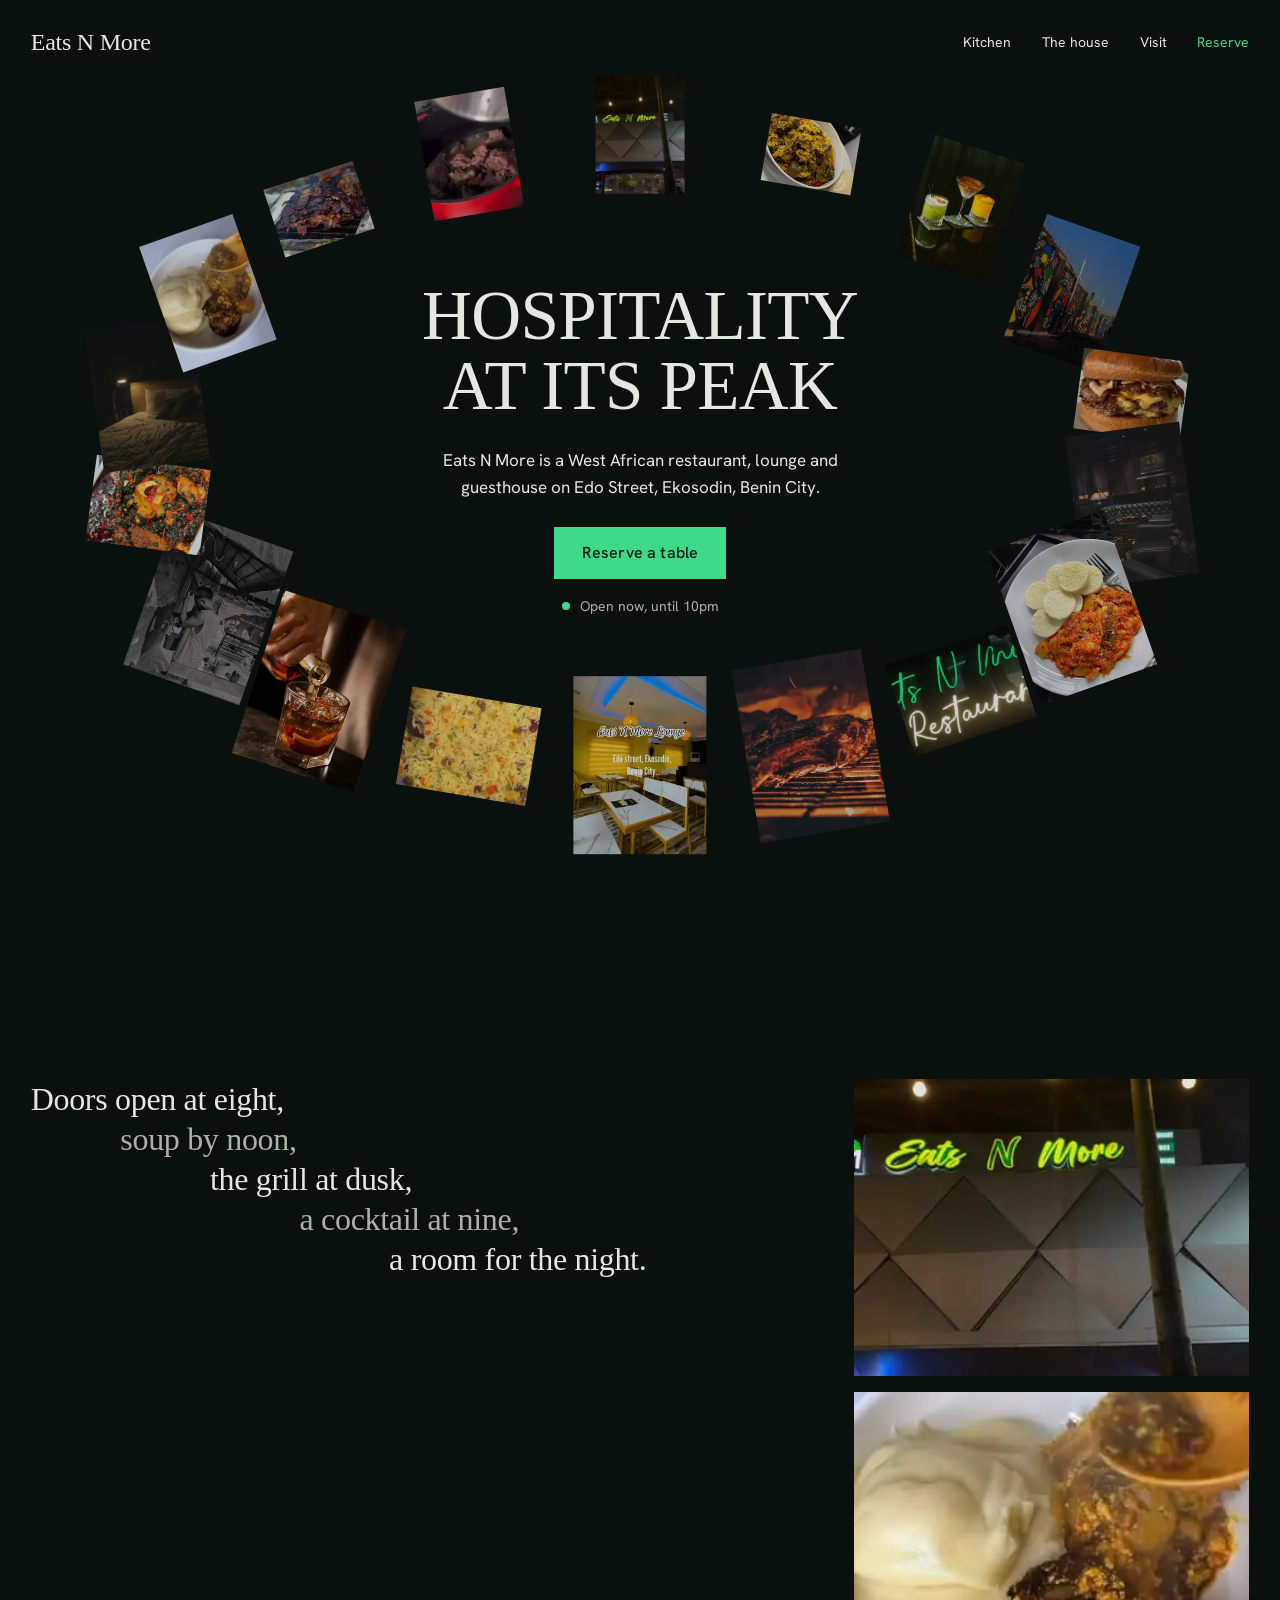
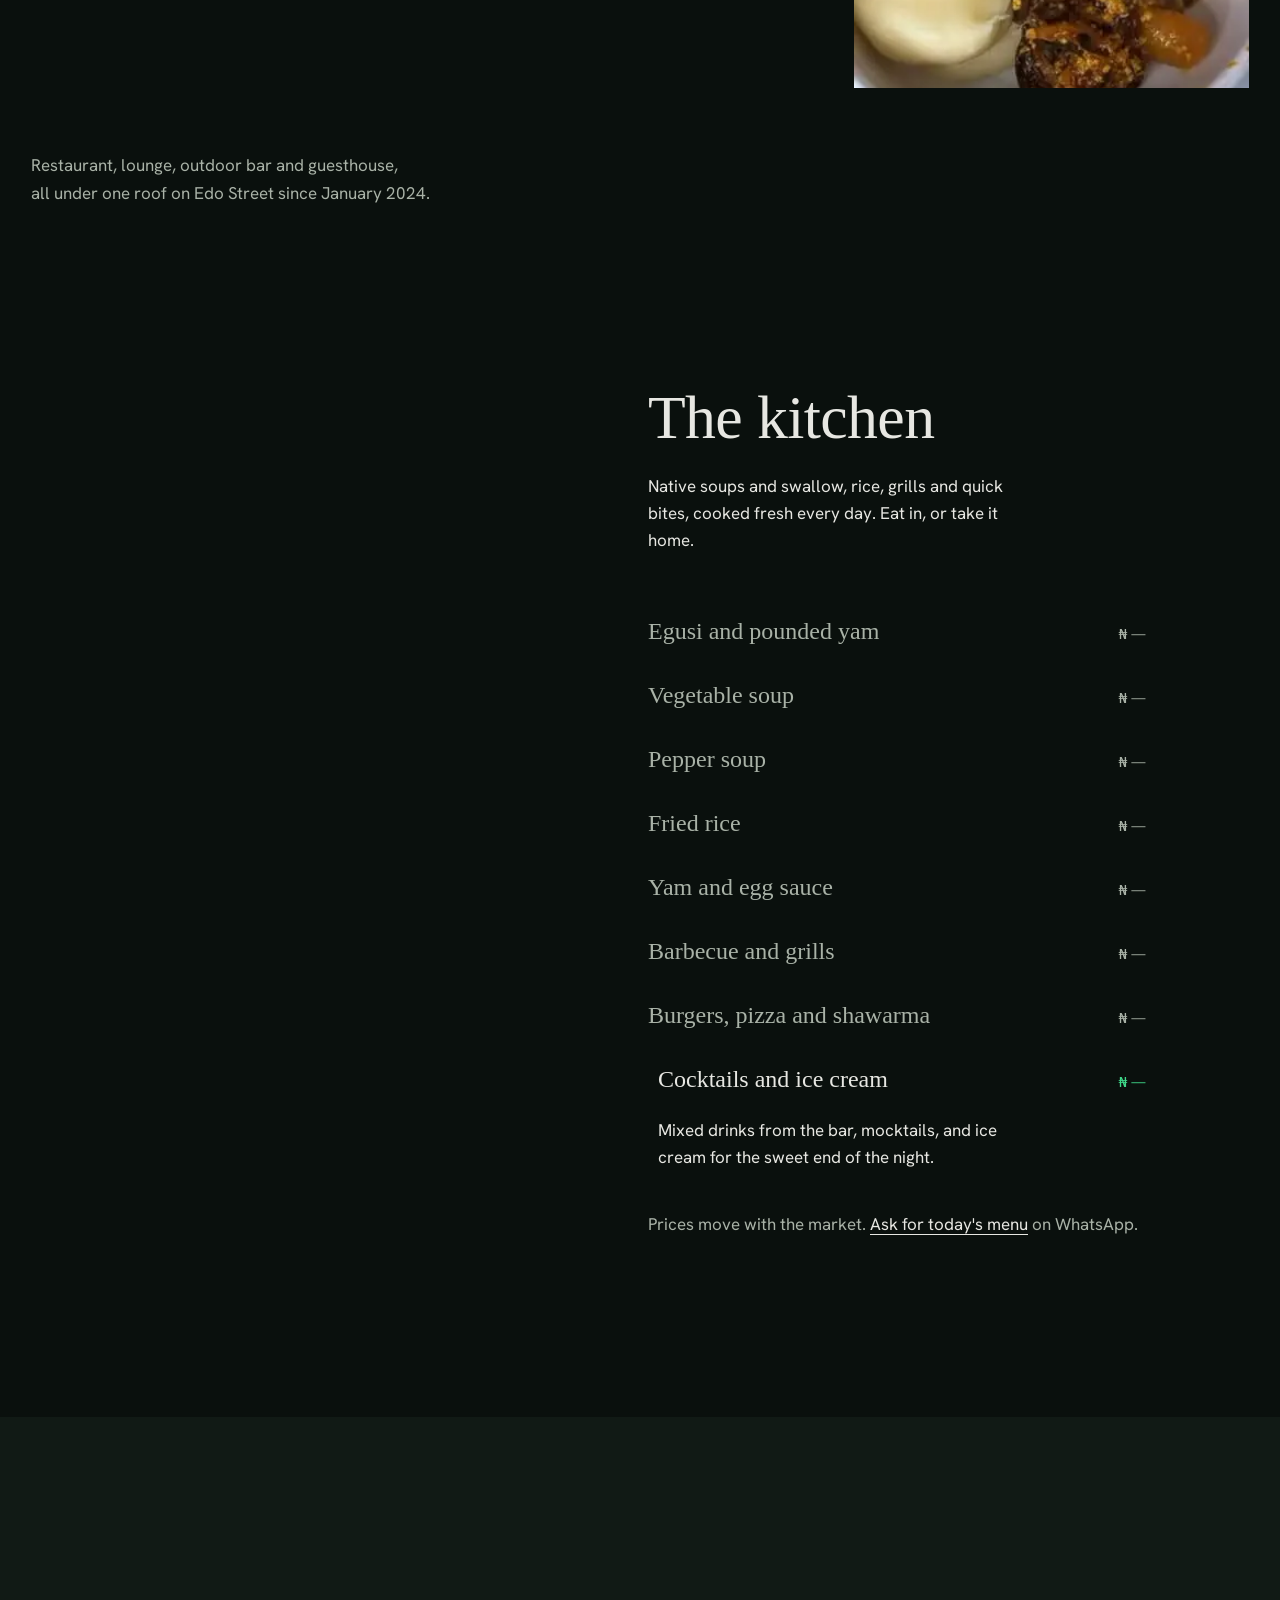
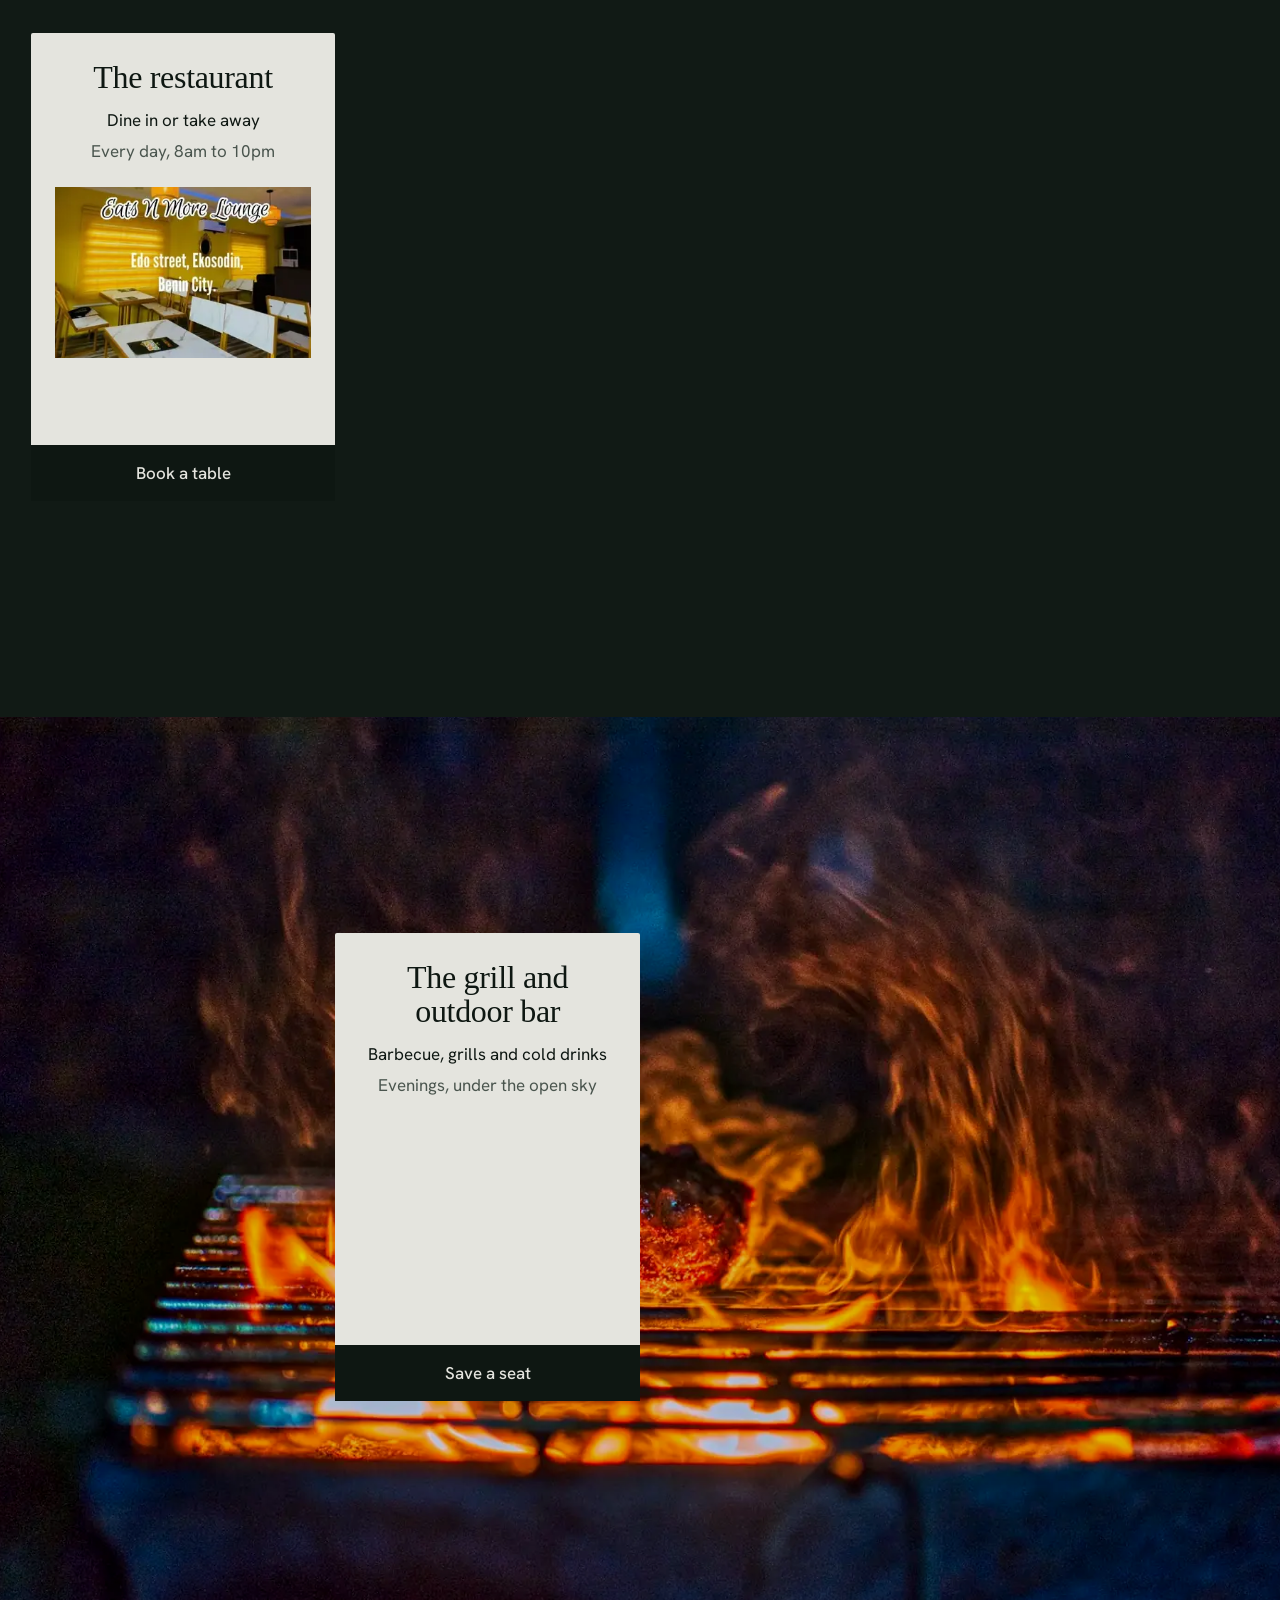
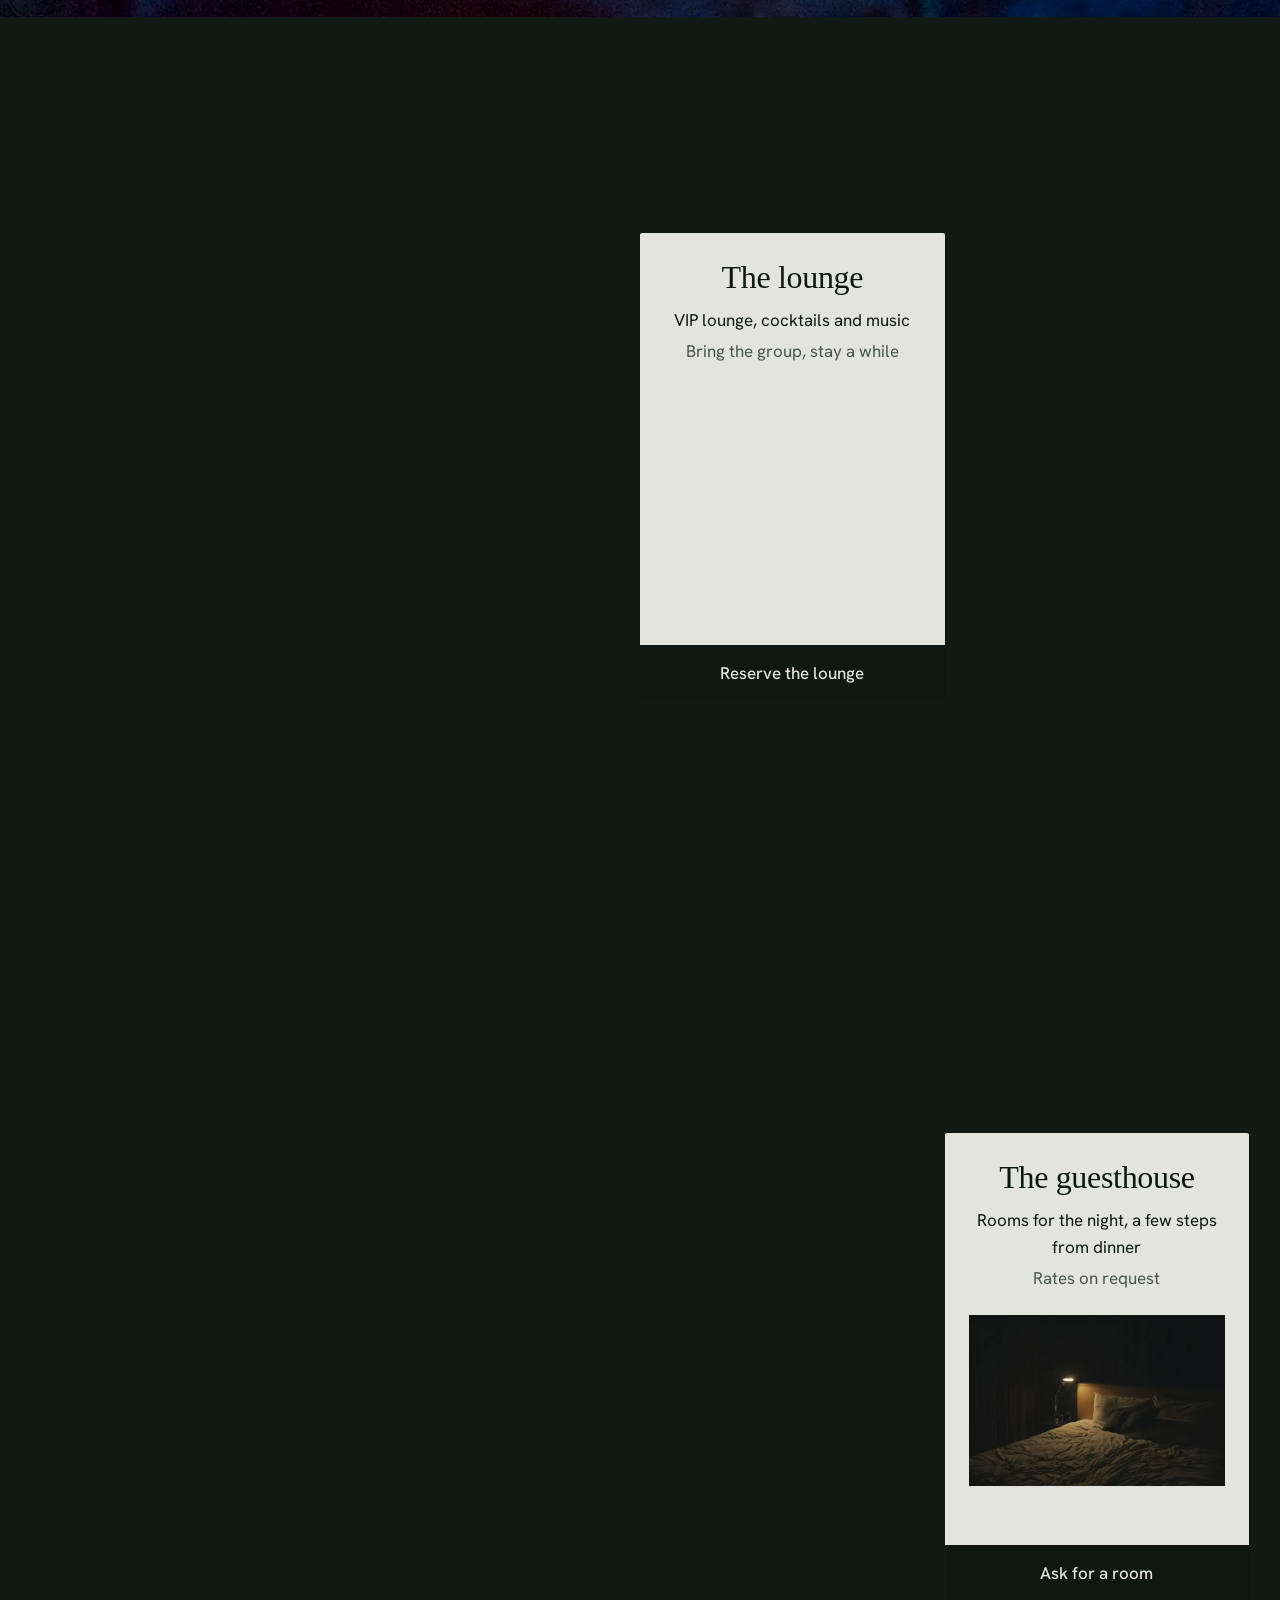
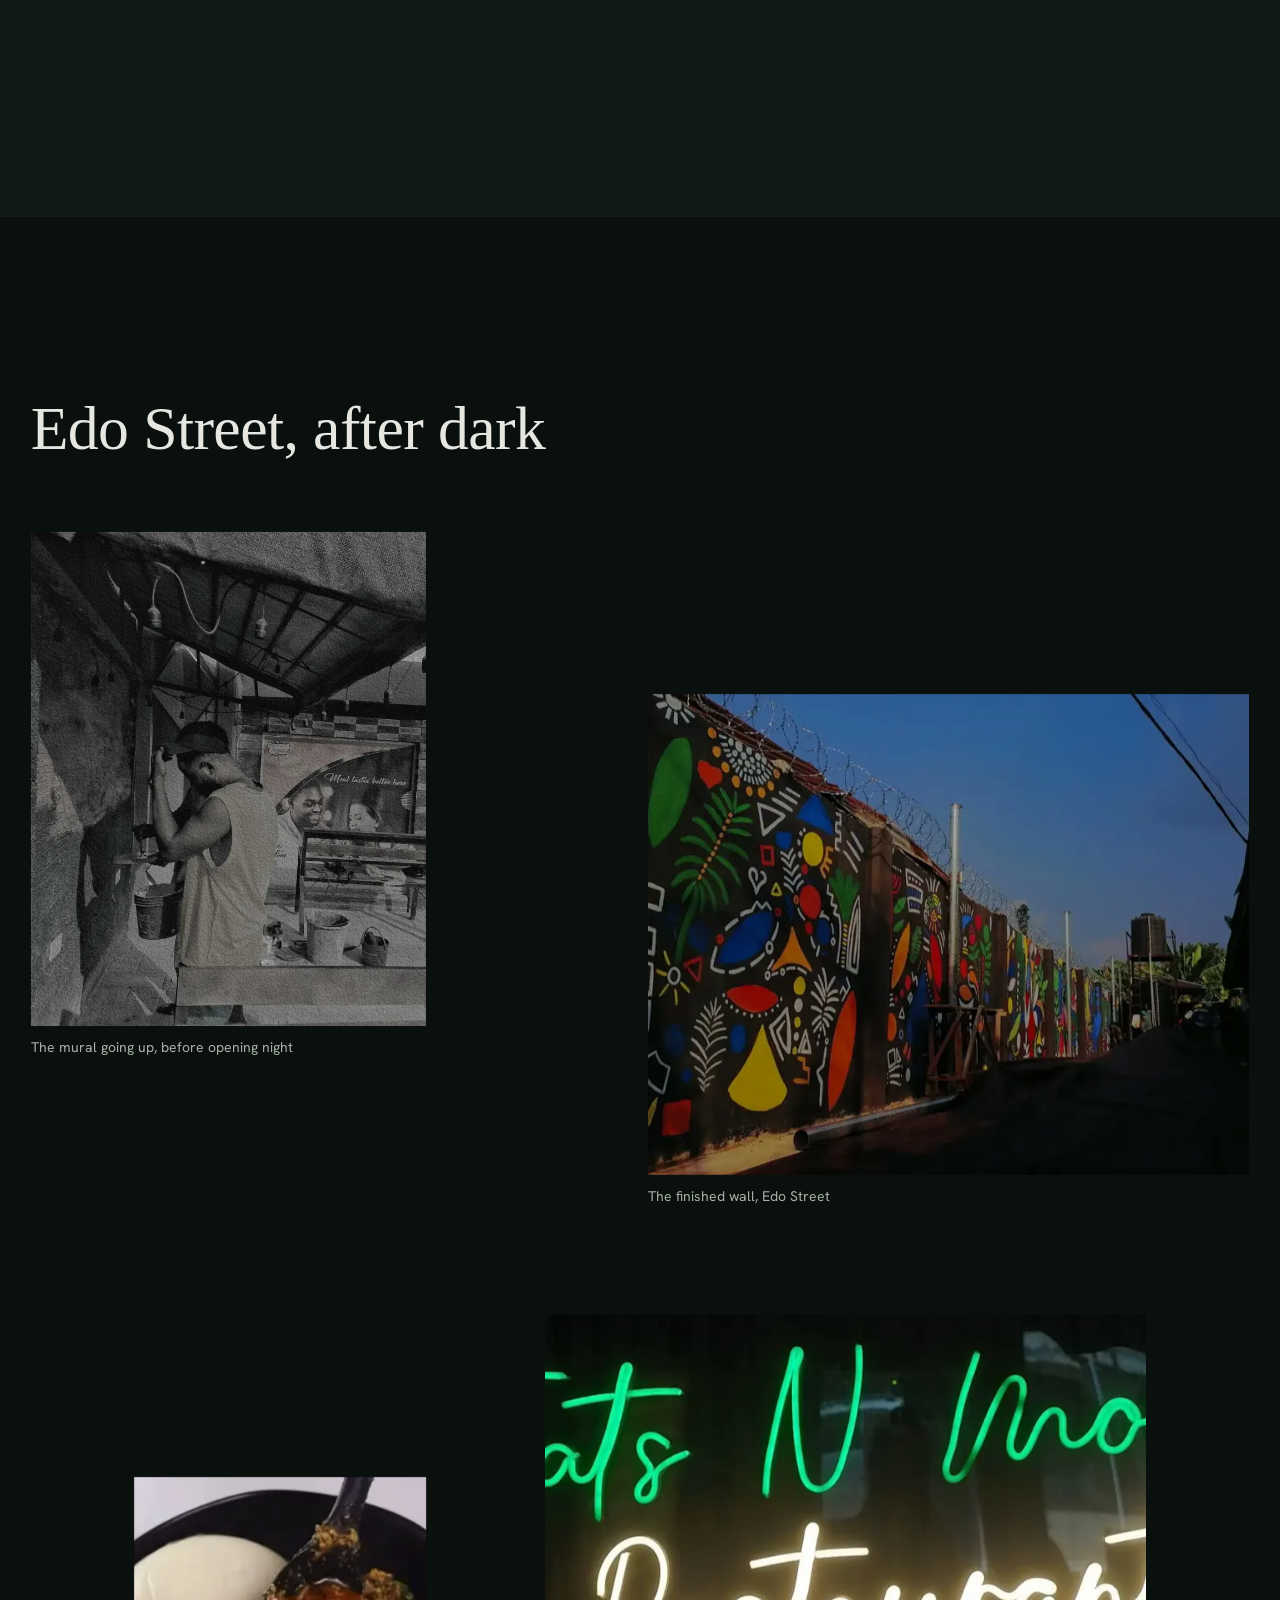
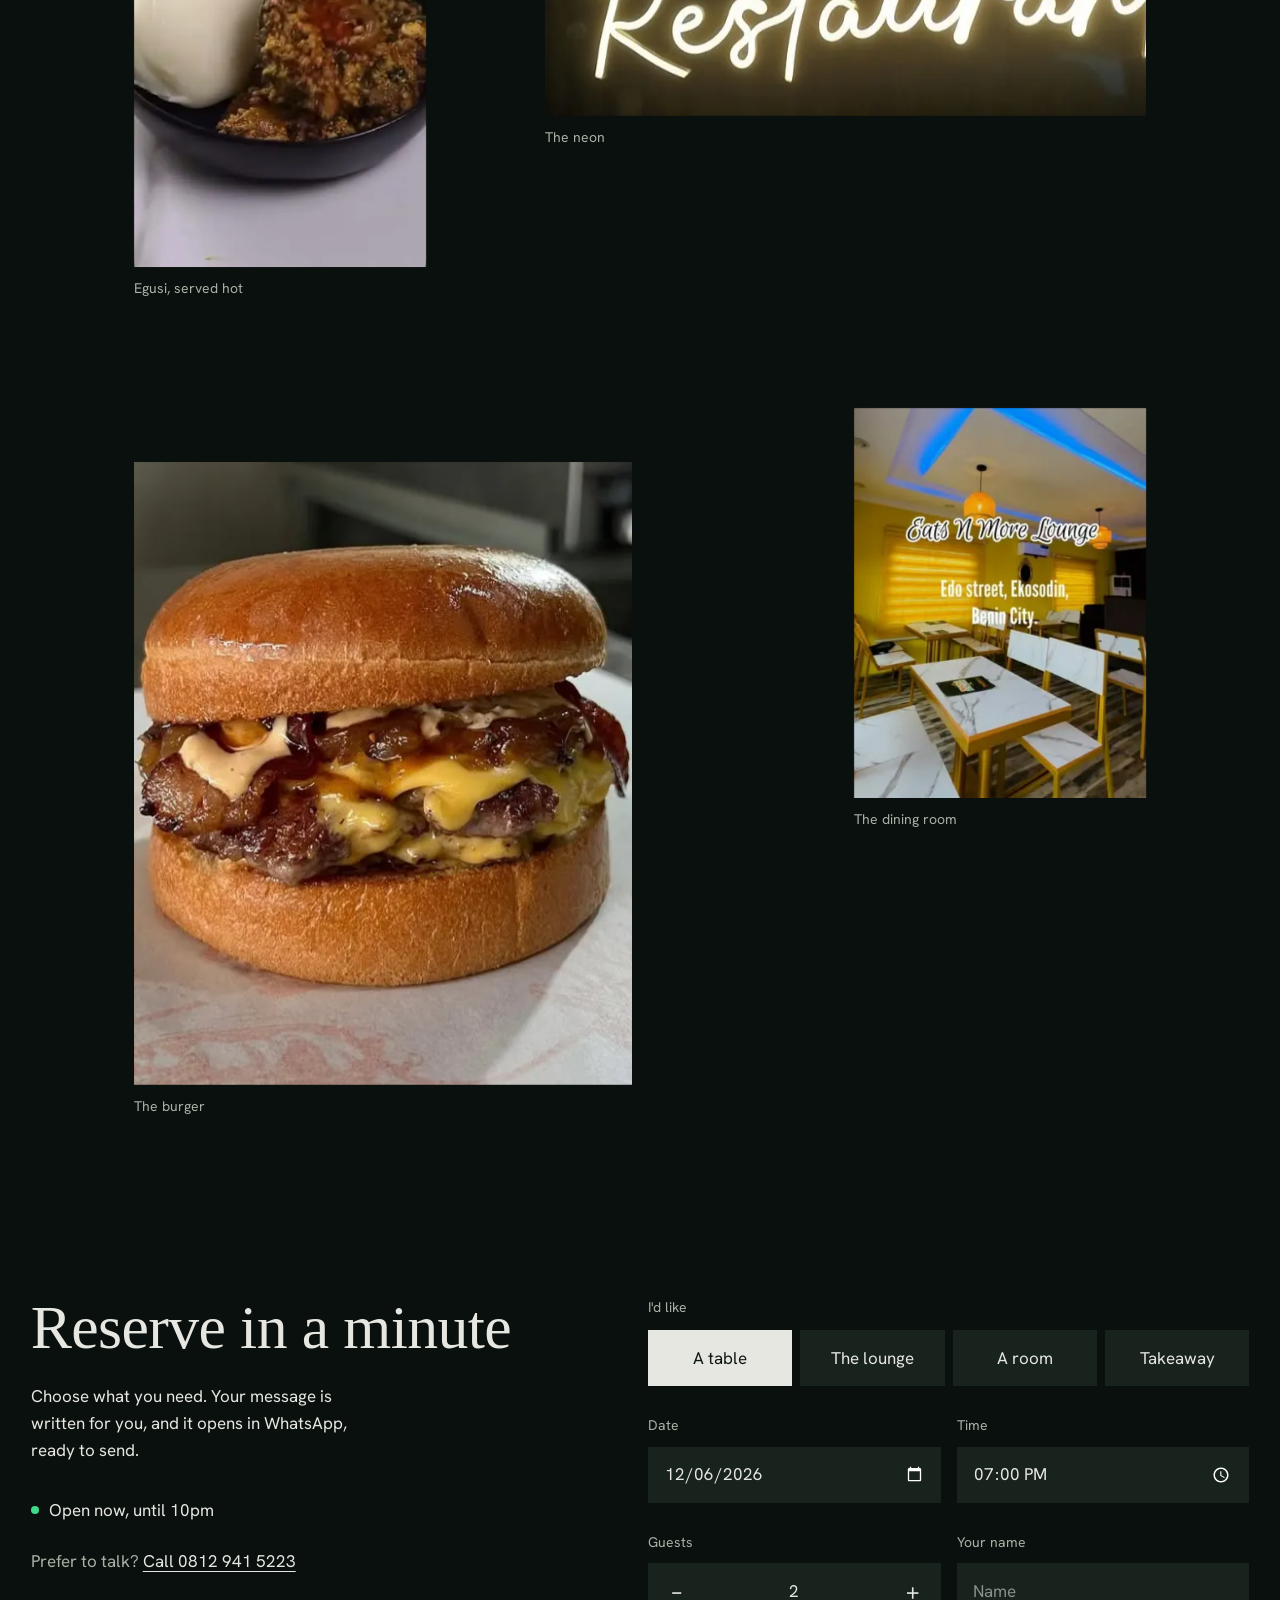
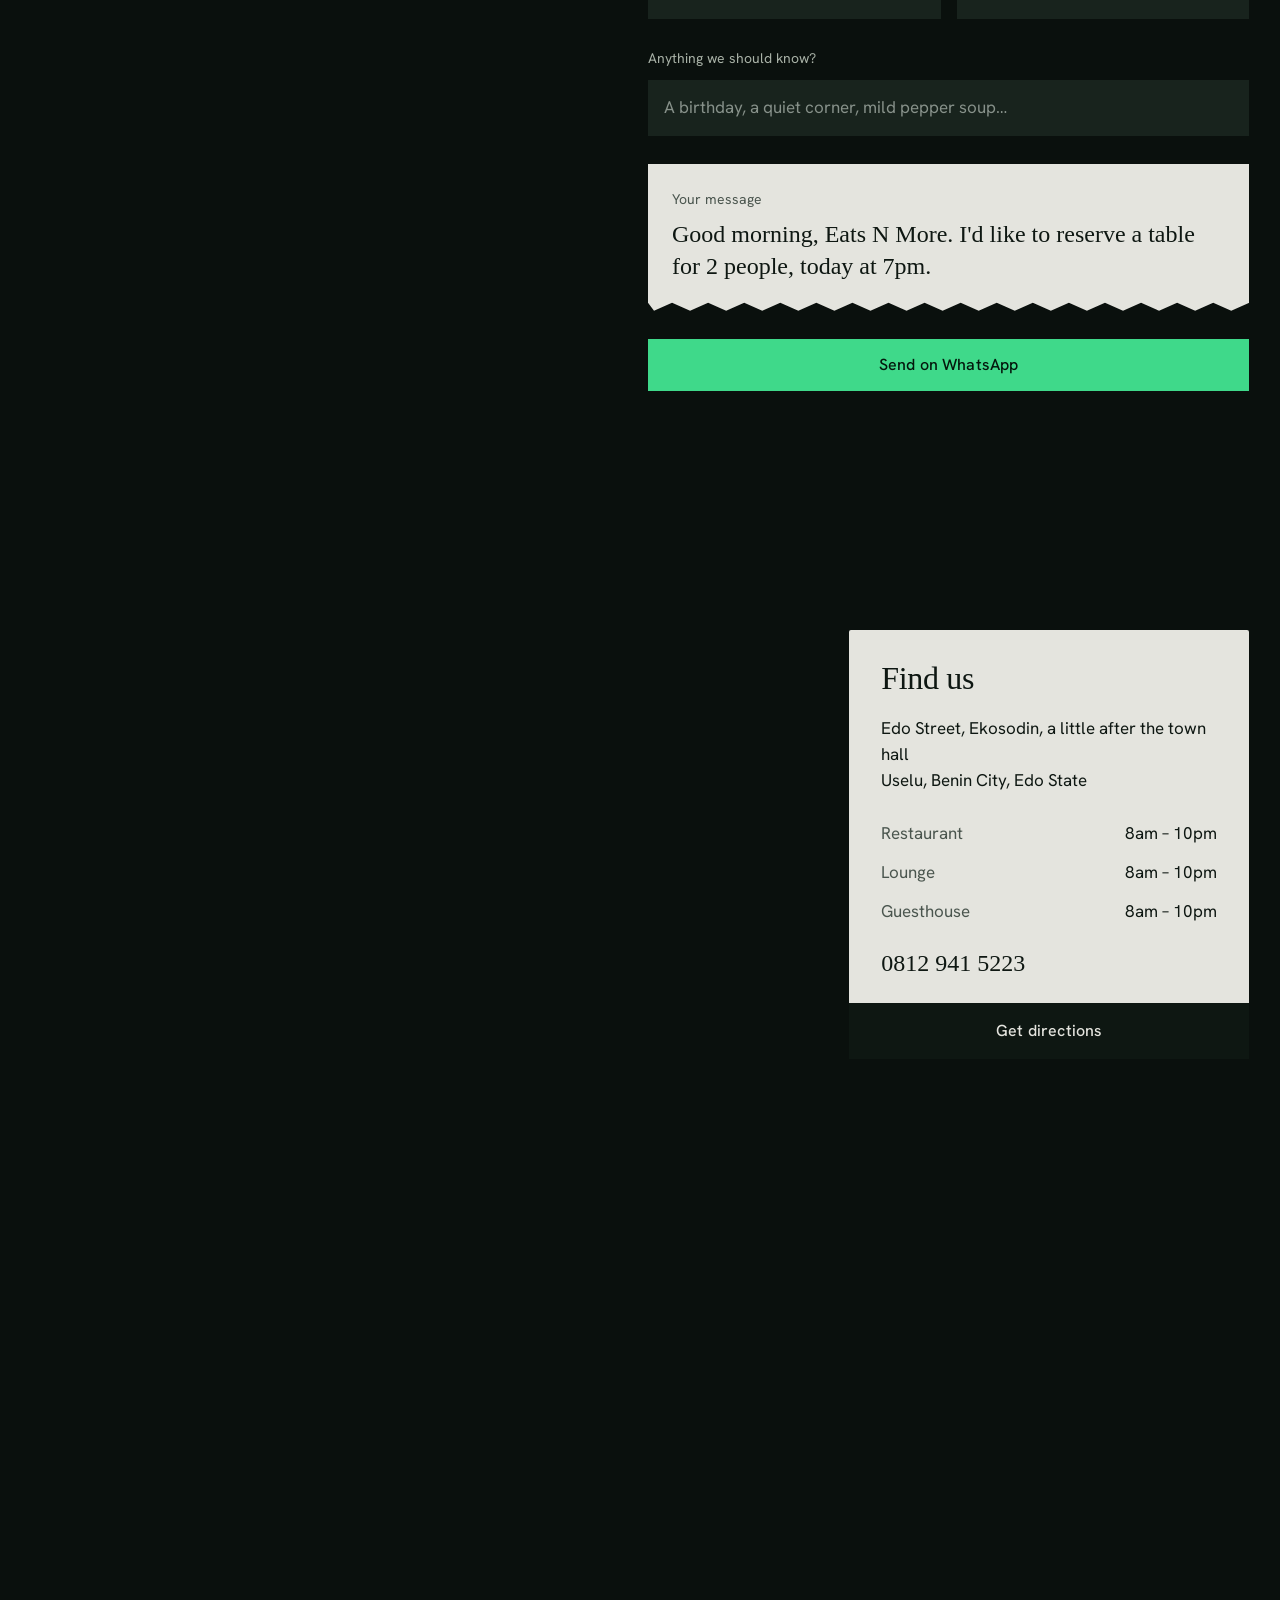
==== index.html @ 807a0dc6 "Eats N More Restaurant & Lounge website Co-Authored-By: Claude Opus 5.5 <noreply@anthropic.com>" ====
<!doctype html>
<html lang="en-NG">
<head>
  <meta charset="utf-8">
  <meta name="viewport" content="width=device-width, initial-scale=1, viewport-fit=cover">
  <title>Eats N More Restaurant &amp; Lounge · Edo Street, Ekosodin, Benin City</title>
  <meta name="description" content="West African restaurant, lounge, outdoor bar and guesthouse on Edo Street, Ekosodin, Benin City. Dine in or take away, open daily 8am to 10pm. Reserve on WhatsApp or call 0812 941 5223.">
  <meta name="theme-color" content="#0a100d">
  <link rel="canonical" href="https://mondayjohn918.github.io/eats-n-more/">

  <meta property="og:type" content="restaurant.restaurant">
  <meta property="og:site_name" content="Eats N More Restaurant &amp; Lounge">
  <meta property="og:title" content="Eats N More Restaurant &amp; Lounge · Benin City">
  <meta property="og:description" content="Restaurant, lounge, outdoor bar and guesthouse on Edo Street, Ekosodin. Open daily, 8am to 10pm.">
  <meta property="og:url" content="https://mondayjohn918.github.io/eats-n-more/">
  <meta property="og:image" content="https://mondayjohn918.github.io/eats-n-more/assets/og-image.jpg">
  <meta property="og:image:width" content="1200">
  <meta property="og:image:height" content="630">
  <meta property="og:image:alt" content="The green neon Eats N More sign above the word Restaurant">
  <meta name="twitter:card" content="summary_large_image">
  <meta name="twitter:site" content="@eatsNmoreLounge">

  <link rel="icon" href="assets/favicon.png" type="image/png">
  <link rel="apple-touch-icon" href="assets/apple-touch-icon.png">

  <link rel="preconnect" href="https://fonts.googleapis.com">
  <link rel="preconnect" href="https://fonts.gstatic.com" crossorigin>
  <link rel="preconnect" href="https://api.fontshare.com">
  <link rel="preconnect" href="https://cdn.fontshare.com" crossorigin>
  <link href="https://fonts.googleapis.com/css2?family=Hanken+Grotesk:wght@400;500&display=swap" rel="stylesheet">
  <link href="https://api.fontshare.com/v2/css?f[]=zodiak@100,300&display=swap" rel="stylesheet">
  <link rel="stylesheet" href="assets/styles.css">

  <script type="application/ld+json">
  {
    "@context": "https://schema.org",
    "@type": "Restaurant",
    "name": "Eats N More Restaurant & Lounge",
    "alternateName": "Eats N More Lounge",
    "servesCuisine": "West African",
    "telephone": "+2348129415223",
    "url": "https://mondayjohn918.github.io/eats-n-more/",
    "image": "https://mondayjohn918.github.io/eats-n-more/assets/og-image.jpg",
    "address": {
      "@type": "PostalAddress",
      "streetAddress": "Edo Street, Ekosodin",
      "addressLocality": "Benin City",
      "addressRegion": "Edo State",
      "postalCode": "300103",
      "addressCountry": "NG"
    },
    "openingHoursSpecification": [{
      "@type": "OpeningHoursSpecification",
      "dayOfWeek": ["Monday","Tuesday","Wednesday","Thursday","Friday","Saturday","Sunday"],
      "opens": "08:00",
      "closes": "22:00"
    }],
    "sameAs": [
      "https://www.instagram.com/eatsnmore_restaurantand_lounge/",
      "https://x.com/eatsNmoreLounge"
    ]
  }
  </script>
</head>
<body>
  <a class="skip" href="#main">Skip to content</a>

  <header class="bar">
    <a class="wordmark" href="#top" aria-label="Eats N More, back to top">Eats N More</a>
    <nav aria-label="Main">
      <ul>
        <li class="hide-sm"><a href="#kitchen">Kitchen</a></li>
        <li class="hide-sm"><a href="#rooms">The house</a></li>
        <li class="hide-sm"><a href="#visit">Visit</a></li>
        <li><a href="#reserve" class="bar-reserve">Reserve</a></li>
      </ul>
    </nav>
  </header>

  <main id="main">
    <!-- HERO: ring of real photographs around the name -->
    <section class="hero" id="top" aria-labelledby="hero-title">
      <div class="ring" aria-label="Pictures from Eats N More">
      <a class="frame" href="#rooms" data-caption="Our sign on Edo Street" aria-label="Our sign on Edo Street" style="--c:0.000; --s:-1.000; --w:100; --r:0.0deg; --i:0; --mc:0.000; --ms:-1.000; --mw:64;"><img src="assets/img/ring/own-sign-night-v.webp" alt="" width="225" height="300" decoding="async"></a>
      <a class="frame" href="#kitchen" data-caption="Egusi, from our kitchen" aria-label="Egusi, from our kitchen" style="--c:0.342; --s:-0.940; --w:102; --r:9.6deg; --i:1; --mc:0.500; --ms:-0.866; --mw:66;"><img src="assets/img/ring/own-egusi-h.webp" alt="" width="300" height="225" decoding="async"></a>
      <a class="frame" href="#rooms" data-caption="Cocktails" aria-label="Cocktails" style="--c:0.643; --s:-0.766; --w:106; --r:18.0deg; --i:2; --mc:0.866; --ms:-0.500; --mw:70;"><img src="assets/img/ring/st-cocktails-v.webp" alt="" width="225" height="300" decoding="async"></a>
      <a class="frame" href="#rooms" data-caption="The mural wall" aria-label="The mural wall" style="--c:0.866; --s:-0.500; --w:112; --r:19.4deg; --i:3; --mc:1.000; --ms:0.000; --mw:76;"><img src="assets/img/ring/own-mural-v.webp" alt="" width="225" height="300" decoding="async"></a>
      <a class="frame" href="#kitchen" data-caption="The burger" aria-label="The burger" style="--c:0.985; --s:-0.174; --w:121; --r:7.7deg; --i:4; --mc:0.866; --ms:0.500; --mw:82;"><img src="assets/img/ring/own-burger-h.webp" alt="" width="300" height="225" decoding="async"></a>
      <a class="frame" href="#rooms" data-caption="Lounge evenings" aria-label="Lounge evenings" style="--c:0.985; --s:0.174; --w:129; --r:-7.7deg; --i:5; --mc:0.500; --ms:0.866; --mw:86;"><img src="assets/img/ring/st-sofa-v.webp" alt="" width="225" height="300" decoding="async"></a>
      <a class="frame" href="#kitchen" data-caption="Yam and egg sauce" aria-label="Yam and egg sauce" style="--c:0.866; --s:0.500; --w:138; --r:-19.4deg; --i:6; --mc:0.000; --ms:1.000; --mw:88;"><img src="assets/img/ring/own-yam-v.webp" alt="" width="225" height="300" decoding="async"></a>
      <a class="frame" href="#rooms" data-caption="Eats N More, in neon" aria-label="Eats N More, in neon" style="--c:0.643; --s:0.766; --w:144; --r:-18.0deg; --i:7; --mc:-0.500; --ms:0.866; --mw:86;"><img src="assets/img/ring/own-neon-h.webp" alt="" width="300" height="225" decoding="async"></a>
      <a class="frame" href="#rooms" data-caption="Barbecue" aria-label="Barbecue" style="--c:0.342; --s:0.940; --w:148; --r:-9.6deg; --i:8; --mc:-0.866; --ms:0.500; --mw:82;"><img src="assets/img/ring/st-grill-v.webp" alt="" width="225" height="300" decoding="async"></a>
      <a class="frame" href="#rooms" data-caption="The dining room" aria-label="The dining room" style="--c:0.000; --s:1.000; --w:150; --r:-0.0deg; --i:9; --mc:-1.000; --ms:0.000; --mw:76;"><img src="assets/img/ring/own-interior-v.webp" alt="" width="225" height="300" decoding="async"></a>
      <a class="frame" href="#kitchen" data-caption="Fried rice" aria-label="Fried rice" style="--c:-0.342; --s:0.940; --w:148; --r:9.6deg; --i:10; --mc:-0.866; --ms:-0.500; --mw:70;"><img src="assets/img/ring/own-friedrice-h.webp" alt="" width="300" height="225" decoding="async"></a>
      <a class="frame" href="#rooms" data-caption="The bar" aria-label="The bar" style="--c:-0.643; --s:0.766; --w:144; --r:18.0deg; --i:11; --mc:-0.500; --ms:-0.866; --mw:66;"><img src="assets/img/ring/st-pour-v.webp" alt="" width="225" height="300" decoding="async"></a>
      <a class="frame frame--wide" href="#rooms" data-caption="Painting the mural" aria-label="Painting the mural" style="--c:-0.866; --s:0.500; --w:138; --r:19.4deg; --i:12;"><img src="assets/img/ring/own-painter-v.webp" alt="" width="225" height="300" decoding="async"></a>
      <a class="frame frame--wide" href="#kitchen" data-caption="Vegetable soup" aria-label="Vegetable soup" style="--c:-0.985; --s:0.174; --w:129; --r:7.7deg; --i:13;"><img src="assets/img/ring/own-vegsoup-h.webp" alt="" width="300" height="225" decoding="async"></a>
      <a class="frame frame--wide" href="#rooms" data-caption="Rooms for the night" aria-label="Rooms for the night" style="--c:-0.985; --s:-0.174; --w:121; --r:-7.7deg; --i:14;"><img src="assets/img/ring/st-bed-v.webp" alt="" width="225" height="300" decoding="async"></a>
      <a class="frame frame--wide" href="#kitchen" data-caption="Soup and swallow" aria-label="Soup and swallow" style="--c:-0.866; --s:-0.500; --w:112; --r:-19.4deg; --i:15;"><img src="assets/img/ring/own-swallow-v.webp" alt="" width="225" height="300" decoding="async"></a>
      <a class="frame frame--wide" href="#rooms" data-caption="Grills" aria-label="Grills" style="--c:-0.643; --s:-0.766; --w:106; --r:-18.0deg; --i:16;"><img src="assets/img/ring/st-grill-hand-h.webp" alt="" width="300" height="225" decoding="async"></a>
      <a class="frame frame--wide" href="#kitchen" data-caption="From the pot" aria-label="From the pot" style="--c:-0.342; --s:-0.940; --w:102; --r:-9.6deg; --i:17;"><img src="assets/img/ring/own-pot-v.webp" alt="" width="225" height="300" decoding="async"></a>
      </div>
      <div class="core">
        <h1 id="hero-title" class="mask">
          <span class="line"><span>Hospitality</span></span>
          <span class="line"><span>at its peak</span></span>
        </h1>
        <p class="core-sub" aria-live="polite"><span class="core-default">Eats N More is a West African restaurant, lounge and guesthouse on Edo Street, Ekosodin, Benin City.</span></p>
        <div class="core-actions">
          <a class="btn" href="#reserve">Reserve a table</a>
          <p class="status" data-status><span class="dot" aria-hidden="true"></span><span data-status-text>Open daily, 8am to 10pm</span></p>
        </div>
      </div>
    </section>

    <!-- INTRO: staircase statement -->
    <section class="intro" aria-labelledby="intro-title">
      <h2 id="intro-title" class="sr-only">A day at Eats N More</h2>
      <p class="stairs reveal-group">
        <span class="step">Doors open at eight,</span>
        <span class="step">soup by noon,</span>
        <span class="step">the grill at dusk,</span>
        <span class="step">a cocktail at nine,</span>
        <span class="step">a room for the night.</span>
      </p>
      <div class="intro-pics reveal-group">
        <figure class="reveal"><img src="assets/img/own-sign-night.webp" alt="The lit Eats N More sign on the building front at night" width="360" height="480" loading="lazy" decoding="async"></figure>
        <figure class="reveal"><img src="assets/img/own-swallow.webp" alt="Soup and swallow from the Eats N More kitchen" width="360" height="480" loading="lazy" decoding="async"></figure>
      </div>
      <p class="intro-note reveal">Restaurant, lounge, outdoor bar and guesthouse,<br> all under one roof on Edo Street since January 2024.</p>
    </section>

    <!-- KITCHEN: sticky photograph, active list -->
    <section class="kitchen" id="kitchen" aria-labelledby="kitchen-title">
      <div class="k-photo" aria-hidden="true">
        <img data-k="0" class="is-on" src="assets/img/own-egusi.webp" alt="" width="512" height="640" loading="lazy" decoding="async">
        <img data-k="1" src="assets/img/own-vegsoup.webp" alt="" width="512" height="640" loading="lazy" decoding="async">
        <img data-k="2" src="assets/img/own-pot.webp" alt="" width="360" height="480" loading="lazy" decoding="async">
        <img data-k="3" src="assets/img/own-friedrice.webp" alt="" width="360" height="480" loading="lazy" decoding="async">
        <img data-k="4" src="assets/img/own-yam.webp" alt="" width="512" height="640" loading="lazy" decoding="async">
        <img data-k="5" src="assets/img/st-grill-hand.webp" alt="" width="820" height="1025" loading="lazy" decoding="async">
        <img data-k="6" src="assets/img/own-burger.webp" alt="" width="512" height="640" loading="lazy" decoding="async">
        <img data-k="7" src="assets/img/st-cocktails.webp" alt="" width="820" height="1025" loading="lazy" decoding="async">
      </div>
      <div class="k-list">
        <h2 id="kitchen-title" class="reveal">The kitchen</h2>
        <p class="k-lead reveal">Native soups and swallow, rice, grills and quick bites, cooked fresh every day. Eat in, or take it home.</p>
        <!-- PLACEHOLDER: prices. Replace each "₦ —" with the restaurant's real price. -->
        <ol class="dishes" role="list">
          <li class="dish is-on" data-k="0">
            <button type="button" aria-expanded="true"><span class="d-name">Egusi and pounded yam</span><span class="d-price">₦ —</span></button>
            <p class="d-desc">Melon-seed soup, thick with leaves and assorted meat, served with soft pounded yam.</p>
          </li>
          <li class="dish" data-k="1">
            <button type="button" aria-expanded="false"><span class="d-name">Vegetable soup</span><span class="d-price">₦ —</span></button>
            <p class="d-desc">Green leaves cooked down in palm oil and pepper, with fish and meat, and the swallow of your choice.</p>
          </li>
          <li class="dish" data-k="2">
            <button type="button" aria-expanded="false"><span class="d-name">Pepper soup</span><span class="d-price">₦ —</span></button>
            <p class="d-desc">Hot, peppery broth with tender meat. It comes properly spicy; ask for it milder if you like.</p>
          </li>
          <li class="dish" data-k="3">
            <button type="button" aria-expanded="false"><span class="d-name">Fried rice</span><span class="d-price">₦ —</span></button>
            <p class="d-desc">Long-grain rice fried with carrots, green beans and liver, served with your choice of protein.</p>
          </li>
          <li class="dish" data-k="4">
            <button type="button" aria-expanded="false"><span class="d-name">Yam and egg sauce</span><span class="d-price">₦ —</span></button>
            <p class="d-desc">Boiled yam with a rich tomato and egg sauce. The breakfast plate that carries you to lunch.</p>
          </li>
          <li class="dish" data-k="5">
            <button type="button" aria-expanded="false"><span class="d-name">Barbecue and grills</span><span class="d-price">₦ —</span></button>
            <p class="d-desc">Meat and fish off the grill in the evening, peppered and smoky, for the table or the bar.</p>
          </li>
          <li class="dish" data-k="6">
            <button type="button" aria-expanded="false"><span class="d-name">Burgers, pizza and shawarma</span><span class="d-price">₦ —</span></button>
            <p class="d-desc">Quick bites for when you want something in the hand: stacked burgers, pizza and shawarma.</p>
          </li>
          <li class="dish" data-k="7">
            <button type="button" aria-expanded="false"><span class="d-name">Cocktails and ice cream</span><span class="d-price">₦ —</span></button>
            <p class="d-desc">Mixed drinks from the bar, mocktails, and ice cream for the sweet end of the night.</p>
          </li>
        </ol>
        <p class="k-foot reveal">Prices move with the market. <a href="#reserve" data-pick="Takeaway">Ask for today's menu</a> on WhatsApp.</p>
      </div>
    </section>

    <!-- THE HOUSE: four full-bleed frames, card moves one column right each time -->
    <section class="house" id="rooms" aria-labelledby="house-title">
      <article class="frame-bleed" style="--col:1">
        <picture class="fb-media">
          <source media="(max-width: 760px)" srcset="assets/img/bg-kitchen-p.webp">
          <img src="assets/img/bg-kitchen-l.webp" alt="" width="1680" height="1050" loading="lazy" decoding="async">
        </picture>
        <div class="card reveal">
          <h2 id="house-title">The restaurant</h2>
          <p class="card-line">Dine in or take away</p>
          <p class="card-fact">Every day, 8am to 10pm</p>
          <img class="card-pic" src="assets/img/own-interior.webp" alt="The dining room: yellow walls, marble tables and gold chairs under a blue-lit ceiling" width="360" height="480" loading="lazy" decoding="async">
          <a class="card-btn" href="#reserve" data-pick="Table">Book a table</a>
        </div>
      </article>

      <article class="frame-bleed" style="--col:2">
        <div class="fb-media">
          <img class="fb-poster" src="assets/img/bg-grill-l.webp" alt="" width="1680" height="1050" loading="lazy" decoding="async">
          <video class="fb-video" muted loop playsinline preload="none" aria-hidden="true" poster="assets/img/bg-grill-l.webp"
                 data-src-sm="assets/video/grill-640.mp4" data-src-lg="assets/video/grill-960.mp4"></video>
        </div>
        <div class="card reveal">
          <h3>The grill and outdoor bar</h3>
          <p class="card-line">Barbecue, grills and cold drinks</p>
          <p class="card-fact">Evenings, under the open sky</p>
          <img class="card-pic" src="assets/img/st-grill.webp" alt="Meat on a charcoal grill" width="820" height="547" loading="lazy" decoding="async">
          <a class="card-btn" href="#reserve" data-pick="Table">Save a seat</a>
        </div>
      </article>

      <article class="frame-bleed" style="--col:3">
        <picture class="fb-media">
          <source media="(max-width: 760px)" srcset="assets/img/bg-lounge-p.webp">
          <img src="assets/img/bg-lounge-l.webp" alt="" width="1680" height="1050" loading="lazy" decoding="async">
        </picture>
        <div class="card reveal">
          <h3>The lounge</h3>
          <p class="card-line">VIP lounge, cocktails and music</p>
          <p class="card-fact">Bring the group, stay a while</p>
          <img class="card-pic" src="assets/img/st-sofa.webp" alt="Deep green leather seating in a dim lounge" width="820" height="1093" loading="lazy" decoding="async">
          <a class="card-btn" href="#reserve" data-pick="Lounge">Reserve the lounge</a>
        </div>
      </article>

      <article class="frame-bleed" style="--col:4">
        <picture class="fb-media">
          <source media="(max-width: 760px)" srcset="assets/img/bg-room-p.webp">
          <img src="assets/img/bg-room-l.webp" alt="" width="1680" height="1050" loading="lazy" decoding="async">
        </picture>
        <div class="card reveal">
          <h3>The guesthouse</h3>
          <p class="card-line">Rooms for the night, a few steps from dinner</p>
          <!-- PLACEHOLDER: room rate -->
          <p class="card-fact">Rates on request</p>
          <img class="card-pic" src="assets/img/st-bed.webp" alt="A made bed under a reading lamp" width="820" height="547" loading="lazy" decoding="async">
          <a class="card-btn" href="#reserve" data-pick="Room">Ask for a room</a>
        </div>
      </article>
    </section>

    <!-- GALLERY: their own pictures, staggered pairs -->
    <section class="gallery" aria-labelledby="gallery-title">
      <h2 id="gallery-title" class="reveal">Edo Street, after dark</h2>
      <figure class="g g1 reveal-pic"><img src="assets/img/own-painter.webp" alt="An artist painting the outside wall before opening" width="720" height="900" loading="lazy" decoding="async"><figcaption>The mural going up, before opening night</figcaption></figure>
      <figure class="g g2 reveal-pic"><img src="assets/img/own-mural.webp" alt="The finished mural wall in bold African patterns" width="720" height="576" loading="lazy" decoding="async"><figcaption>The finished wall, Edo Street</figcaption></figure>
      <figure class="g g3 reveal-pic"><img src="assets/img/own-neon.webp" alt="Green neon script reading Eats N More over the word Restaurant" width="720" height="480" loading="lazy" decoding="async"><figcaption>The neon</figcaption></figure>
      <figure class="g g4 reveal-pic"><img src="assets/img/own-egusi-bowl.webp" alt="A black bowl of egusi soup beside pounded yam" width="360" height="480" loading="lazy" decoding="async"><figcaption>Egusi, served hot</figcaption></figure>
      <figure class="g g5 reveal-pic"><img src="assets/img/own-interior.webp" alt="Marble tables and gold chairs in the dining room" width="360" height="480" loading="lazy" decoding="async"><figcaption>The dining room</figcaption></figure>
      <figure class="g g6 reveal-pic"><img src="assets/img/own-burger.webp" alt="A stacked burger with melted cheese" width="512" height="640" loading="lazy" decoding="async"><figcaption>The burger</figcaption></figure>
    </section>

    <!-- RESERVE: the live thing. Builds a WhatsApp message as a slip -->
    <section class="reserve" id="reserve" aria-labelledby="reserve-title">
      <div class="r-intro">
        <h2 id="reserve-title" class="reveal">Reserve in a minute</h2>
        <p class="reveal">Choose what you need. Your message is written for you, and it opens in WhatsApp, ready to send.</p>
        <p class="status status--lg reveal" data-status><span class="dot" aria-hidden="true"></span><span data-status-text>Open daily, 8am to 10pm</span></p>
        <p class="r-call reveal">Prefer to talk? <a href="tel:+2348129415223">Call 0812 941 5223</a></p>
      </div>

      <form class="r-form" id="r-form" action="https://wa.me/2348129415223" method="get" novalidate>
        <fieldset class="r-kind">
          <legend>I'd like</legend>
          <div class="r-opts">
          <label><input type="radio" name="kind" value="Table" checked><span>A table</span></label>
          <label><input type="radio" name="kind" value="Lounge"><span>The lounge</span></label>
          <label><input type="radio" name="kind" value="Room"><span>A room</span></label>
          <label><input type="radio" name="kind" value="Takeaway"><span>Takeaway</span></label>
          </div>
        </fieldset>

        <div class="r-row">
          <label class="field"><span data-date-label>Date</span><input type="date" name="date" required></label>
          <label class="field" data-time-wrap><span>Time</span><input type="time" name="time" value="19:00" min="08:00" max="22:00" step="900"></label>
        </div>

        <div class="r-row">
          <div class="field" data-guests-wrap>
            <span id="guests-label">Guests</span>
            <div class="stepper" role="group" aria-labelledby="guests-label">
              <button type="button" data-step="-1" aria-label="One fewer guest">−</button>
              <output name="guests" data-guests aria-live="polite">2</output>
              <button type="button" data-step="1" aria-label="One more guest">+</button>
            </div>
          </div>
          <label class="field"><span>Your name</span><input type="text" name="name" autocomplete="name" placeholder="Name"></label>
        </div>

        <label class="field"><span>Anything we should know?</span><input type="text" name="note" placeholder="A birthday, a quiet corner, mild pepper soup…"></label>

        <div class="slip" aria-live="polite">
          <p class="slip-head">Your message</p>
          <p class="slip-text" data-slip>Good evening, Eats N More. I'd like to reserve a table for 2.</p>
        </div>

        <div class="r-actions">
          <button class="btn btn--wide" type="submit">Send on WhatsApp</button>
        </div>
      </form>
    </section>

    <!-- VISIT: card on their own mural -->
    <section class="visit" id="visit" aria-labelledby="visit-title">
      <picture class="v-media">
        <source media="(max-width: 760px)" srcset="assets/img/visit-mural-p.webp">
        <img src="assets/img/visit-mural-l.webp" alt="The painted mural wall outside Eats N More" width="1080" height="675" loading="lazy" decoding="async">
      </picture>
      <div class="v-card reveal">
        <h2 id="visit-title">Find us</h2>
        <address>Edo Street, Ekosodin, a little after the town hall<br>Uselu, Benin City, Edo State</address>
        <dl class="hours">
          <div><dt>Restaurant</dt><dd>8am – 10pm</dd></div>
          <div><dt>Lounge</dt><dd>8am – 10pm</dd></div>
          <div><dt>Guesthouse</dt><dd>8am – 10pm</dd></div>
        </dl>
        <p class="v-phone"><a href="tel:+2348129415223">0812 941 5223</a></p>
        <a class="btn btn--wide btn--dark" href="https://www.google.com/maps/search/?api=1&amp;query=EATS%20N%20MORE%20LOUNGE%2C%20CJ5F%2BWC%20Uselu%2C%20Benin%20City" target="_blank" rel="noopener">Get directions</a>
      </div>
    </section>
  </main>

  <footer class="foot">
    <div class="f-cols">
      <div>
        <p class="f-first">Visit</p>
        <p>Edo Street, Ekosodin</p>
        <p>Benin City, Edo State</p>
      </div>
      <div>
        <p class="f-first">Explore</p>
        <p><a href="#kitchen">The kitchen</a></p>
        <p><a href="#rooms">The house</a></p>
        <p><a href="#reserve">Reserve</a></p>
      </div>
      <div>
        <p class="f-first">Follow</p>
        <p><a href="https://www.instagram.com/eatsnmore_restaurantand_lounge/" target="_blank" rel="noopener">Instagram</a></p>
        <p><a href="https://x.com/eatsNmoreLounge" target="_blank" rel="noopener">X</a></p>
      </div>
      <div>
        <p class="f-first">Talk to us</p>
        <p><a href="tel:+2348129415223">0812 941 5223</a></p>
        <p><a href="https://wa.me/2348129415223" target="_blank" rel="noopener">WhatsApp</a></p>
      </div>
    </div>
    <div class="f-mark">
      <img class="f-logo" src="assets/img/logo.webp" alt="Eats N More logo" width="240" height="240" loading="lazy">
      <svg class="f-word" viewBox="0 0 1000 160" role="img" aria-label="Eats N More"><text x="0" y="136" textLength="1000" lengthAdjust="spacingAndGlyphs">Eats N More</text></svg>
      <p class="f-legal">© <span data-year>2026</span> Eats N More Restaurant &amp; Lounge. Photographs by Eats N More, with atmosphere photography from Unsplash and Pexels.</p>
    </div>
  </footer>

  <!-- Phone only: always-there call and WhatsApp -->
  <div class="dock" aria-label="Quick contact">
    <a href="tel:+2348129415223">Call</a>
    <a href="https://wa.me/2348129415223?text=Good%20day%2C%20Eats%20N%20More." target="_blank" rel="noopener" class="dock-wa">WhatsApp</a>
  </div>

  <script src="assets/main.js" defer></script>
</body>
</html>
---- assets/styles.css ----
/* Eats N More: "the dark room". One green-black field; the photographs are the light. */

:root {
  --bg: #0a100d;
  --surface: #111a15;
  --surface-2: #18231d;
  --ink: #e7e7e2;
  --muted: #a9b2a7;
  --accent: #3fd98a;      /* the neon on the sign */
  --on-accent: #04170c;
  --amber: #e7ad5c;       /* the logo's orange, warmed */
  --paper: #e4e4de;
  --paper-ink: #0e1712;
  --paper-muted: #4a554e;

  --display: "Zodiak", "Times New Roman", serif;
  --text: "Hanken Grotesk", system-ui, sans-serif;

  --step-small: 0.875rem;
  --step-body: 1.0625rem;
  --step-lead: 1.5rem;
  --step-statement: clamp(1.5rem, 2.5vw, 2.25rem);
  --step-head: clamp(2.25rem, 1.3rem + 3.2vw, 4rem);
  --step-display: clamp(2.6rem, 5.4vw, 5rem);

  --m: clamp(16px, 2.4vw, 36px);          /* the page's one pair of margins */
  --gap: clamp(112px, 14vw, 200px);       /* between sections */
  --ease-out: cubic-bezier(0.22, 1, 0.36, 1);
  --ease-io: cubic-bezier(0.65, 0, 0.35, 1);
  --radius: 0px;
}

*, *::before, *::after { box-sizing: border-box; }
html { -webkit-text-size-adjust: 100%; scroll-behavior: smooth; }
@media (prefers-reduced-motion: reduce) { html { scroll-behavior: auto; } }
body {
  margin: 0;
  background: var(--bg);
  color: var(--ink);
  font: 400 var(--step-body)/1.6 var(--text);
  -webkit-font-smoothing: antialiased;
  text-rendering: optimizeLegibility;
  overflow-x: clip;
}
img, video, svg { display: block; max-width: 100%; }
img { height: auto; }
a { color: inherit; text-decoration-thickness: 1px; text-underline-offset: 0.22em; }
h1, h2, h3, p, figure, ol, dl, dd { margin: 0; }
h1, h2, h3 { font-family: var(--display); font-weight: 300; letter-spacing: -0.01em; line-height: 1.02; }
button, input { font: inherit; color: inherit; }
::selection { background: var(--accent); color: var(--on-accent); }
:focus-visible { outline: 2px solid var(--accent); outline-offset: 3px; }

.sr-only { position: absolute; width: 1px; height: 1px; overflow: hidden; clip: rect(0 0 0 0); white-space: nowrap; }
.skip { position: absolute; left: var(--m); top: -60px; z-index: 50; background: var(--accent); color: var(--on-accent); padding: 10px 16px; }
.skip:focus { top: 12px; }

/* ---------- buttons ---------- */
.btn {
  display: inline-flex; align-items: center; justify-content: center;
  min-height: 52px; padding: 0 28px;
  background: var(--accent); color: var(--on-accent);
  border: 0; border-radius: var(--radius);
  font: 500 1rem/1 var(--text); letter-spacing: 0.01em;
  text-decoration: none; cursor: pointer;
  transition: transform 180ms var(--ease-out), background-color 220ms ease;
}
.btn:hover { background: #5fe7a0; }
.btn:active { transform: scale(0.97); }
.btn--wide { width: 100%; }
.btn--dark { background: var(--paper-ink); color: var(--paper); }
.btn--dark:hover { background: #1d2b23; }

/* ---------- top bar ---------- */
.bar {
  position: absolute; inset: 0 0 auto 0; z-index: 20;
  display: flex; justify-content: space-between; align-items: center;
  padding: 28px var(--m);
}
.wordmark { font: 300 var(--step-lead)/1 var(--display); text-decoration: none; letter-spacing: -0.01em; }
.bar ul { display: flex; gap: clamp(18px, 2.4vw, 36px); list-style: none; margin: 0; padding: 0; }
.bar a:not(.wordmark) { font-size: var(--step-small); padding: 6px 0; text-decoration: underline; text-decoration-color: transparent; transition: text-decoration-color 260ms ease, opacity 200ms ease; }
.bar a:not(.wordmark):hover, .bar a:not(.wordmark):focus-visible { text-decoration-color: currentColor; }
.bar-reserve { color: var(--accent); }

/* ---------- hero: ring of frames ---------- */
.hero {
  position: relative; min-height: 100svh; min-height: max(100svh, 680px);
  display: grid; place-items: center; overflow: hidden; isolation: isolate;
}
.ring { position: absolute; inset: 0; z-index: 0; }
.frame {
  --scale: 0.0694vw;                       /* 1px at a 1440px-wide screen */
  position: absolute;
  left: calc(50% + 39% * var(--c));
  top: calc(50% + 35% * var(--s));
  width: calc(var(--w) * var(--scale));
  transform: translate(-50%, -50%) rotate(var(--r));
  transition: opacity 400ms ease, filter 400ms ease;
  filter: brightness(0.82) saturate(0.95);
}
.frame img { width: 100%; transition: transform 500ms var(--ease-out); }
.frame:hover img, .frame:focus-visible img { transform: scale(1.06); }
.ring:has(.frame:hover, .frame:focus-visible) .frame { opacity: 0.45; }
.ring .frame:hover, .ring .frame:focus-visible { opacity: 1; filter: none; z-index: 2; }

.core {
  position: relative; z-index: 1;
  width: min(620px, calc(100% - 2 * var(--m)));
  text-align: center;
  display: grid; justify-items: center;
}
.hero h1 {
  font-weight: 100; font-size: var(--step-display); line-height: 0.95;
  text-transform: uppercase; letter-spacing: -0.01em;
}
.mask .line { display: block; overflow: hidden; padding-bottom: 0.06em; }
.mask .line > span { display: block; }
.core-sub { margin-top: 24px; max-width: 46ch; font-size: var(--step-body); min-height: 3.3em; color: var(--ink); }
.core-sub .core-caption { font-family: var(--display); font-size: var(--step-lead); font-weight: 300; }
.core-actions { margin-top: 24px; display: grid; justify-items: center; gap: 16px; }

.status { display: inline-flex; align-items: center; gap: 10px; font-size: var(--step-small); color: var(--muted); }
.status .dot { width: 8px; height: 8px; border-radius: 50%; background: var(--muted); }
.status.is-open .dot { background: var(--accent); }
.status.is-soon .dot { background: var(--amber); }
.status--lg { font-size: var(--step-body); color: var(--ink); }

/* ---------- intro: staircase ---------- */
.intro {
  position: relative; min-height: 100svh;
  display: grid; grid-template-columns: repeat(12, 1fr); column-gap: 16px;
  align-content: center; padding: var(--gap) var(--m) 0;
}
.stairs {
  grid-column: 1 / 9; align-self: start;
  font: 300 var(--step-statement)/1.25 var(--display); letter-spacing: -0.01em;
}
.stairs .step { display: block; white-space: nowrap; }
.stairs .step:nth-child(1) { padding-left: 0; }
.stairs .step:nth-child(2) { padding-left: 7vw; color: var(--muted); }
.stairs .step:nth-child(3) { padding-left: 14vw; }
.stairs .step:nth-child(4) { padding-left: 21vw; color: var(--muted); }
.stairs .step:nth-child(5) { padding-left: 28vw; }
.intro-pics { grid-column: 9 / 13; display: grid; gap: 16px; align-self: start; }
.intro-pics img { width: 100%; aspect-ratio: 4 / 3; object-fit: cover; }
.intro-note { grid-column: 1 / 7; margin-top: 64px; font-size: var(--step-body); color: var(--muted); }

/* ---------- kitchen: sticky photo + list ---------- */
.kitchen {
  display: grid; grid-template-columns: repeat(12, 1fr); column-gap: 16px;
  padding: var(--gap) var(--m) 0;
}
.k-photo { grid-column: 1 / 6; position: sticky; top: 12vh; align-self: start; aspect-ratio: 4 / 5; }
.k-photo img {
  position: absolute; inset: 0; width: 100%; height: 100%; object-fit: cover;
  opacity: 0; transform: scale(1.04);
  transition: opacity 420ms ease, transform 900ms var(--ease-out);
}
.k-photo img.is-on { opacity: 1; transform: none; }
.k-list { grid-column: 7 / 12; }
.kitchen h2 { font-size: var(--step-head); }
.k-lead { margin: 24px 0 48px; max-width: 36ch; }
.dishes { list-style: none; padding: 0; }
.dish button {
  width: 100%; min-height: 64px; padding: 14px 0;
  display: flex; justify-content: space-between; align-items: baseline; gap: 24px;
  background: none; border: 0; cursor: pointer; text-align: left;
  color: var(--muted); transition: color 260ms ease;
}
.d-name { font: 300 var(--step-lead)/1.2 var(--display); transition: transform 360ms var(--ease-out); }
.d-price { font-size: var(--step-small); font-variant-numeric: tabular-nums; white-space: nowrap; }
.dish.is-on button, .dish button:hover { color: var(--ink); }
.dish.is-on .d-name { transform: translateX(10px); }
.dish.is-on .d-price { color: var(--accent); }
.d-desc {
  max-width: 38ch; font-size: var(--step-body); color: var(--ink);
  display: grid; grid-template-rows: 0fr; overflow: hidden;
  opacity: 0; transition: opacity 300ms ease, margin 300ms var(--ease-out), max-height 420ms var(--ease-out);
  max-height: 0; margin: 0 0 0 10px;
}
.dish.is-on .d-desc { opacity: 1; max-height: 8em; margin: 2px 0 18px 10px; }
.k-foot { margin-top: 40px; color: var(--muted); }
.k-foot a { color: var(--ink); }

/* ---------- the house: full-bleed frames with a column card ---------- */
.house { margin-top: var(--gap); }
.frame-bleed {
  position: relative; min-height: 100svh;
  display: grid; grid-template-columns: repeat(4, 1fr); align-items: center;
  padding: 0 var(--m); overflow: hidden; isolation: isolate;
}
.fb-media { position: absolute; inset: 0; z-index: -1; background: var(--surface); }
.fb-media img, .fb-media video {
  position: absolute; inset: 0; width: 100%; height: 100%; object-fit: cover;
}
.fb-media img { transform: scale(var(--drift, 1.08)); transition: transform 1.6s var(--ease-out); filter: brightness(0.86) contrast(1.05); }
.fb-video { opacity: 0; transition: opacity 900ms ease; filter: brightness(0.8) contrast(1.08); }
.fb-video.is-ready { opacity: 1; }
.card {
  grid-column: var(--col);
  min-height: 52svh; padding: 28px 24px 0;
  background: var(--paper); color: var(--paper-ink);
  display: flex; flex-direction: column; align-items: center; text-align: center;
  border-radius: 2px;
}
.card h2, .card h3 { font-size: var(--step-statement); line-height: 1.05; }
.card-line { margin-top: 12px; }
.card-fact { margin-top: 4px; color: var(--paper-muted); }
.card-pic { margin: 22px 0 24px; width: 100%; aspect-ratio: 3 / 2; object-fit: cover; }
.card-btn {
  margin: auto -24px 0; width: calc(100% + 48px); min-height: 56px;
  display: flex; align-items: center; justify-content: center;
  background: var(--paper-ink); color: var(--paper); text-decoration: none; font-weight: 500;
  transition: background-color 220ms ease, letter-spacing 320ms var(--ease-out);
}
.card-btn:hover { background: #1d2b23; letter-spacing: 0.03em; }
.card-btn:active { transform: scale(0.99); }

/* ---------- gallery: staggered pairs ---------- */
.gallery {
  display: grid; grid-template-columns: repeat(12, 1fr); column-gap: 16px;
  padding: var(--gap) var(--m) 0;
}
.gallery h2 { grid-column: 1 / -1; font-size: var(--step-head); margin-bottom: 72px; }
.g img { width: 100%; object-fit: cover; }
.g figcaption { margin-top: 10px; font-size: var(--step-small); color: var(--muted); }
/* pairs share a row; the second of each pair starts lower */
.g { align-self: start; }
.g1 { grid-column: 1 / 5;  grid-row: 2; } .g1 img { aspect-ratio: 4 / 5; }
.g2 { grid-column: 7 / 13; grid-row: 2; margin-top: 18vh; } .g2 img { aspect-ratio: 5 / 4; }
.g3 { grid-column: 6 / 12; grid-row: 3; margin-top: 12vh; } .g3 img { aspect-ratio: 3 / 2; }
.g4 { grid-column: 2 / 5;  grid-row: 3; margin-top: 30vh; } .g4 img { aspect-ratio: 3 / 4; }
.g5 { grid-column: 9 / 12; grid-row: 4; margin-top: 12vh; } .g5 img { aspect-ratio: 3 / 4; }
.g6 { grid-column: 2 / 7;  grid-row: 4; margin-top: 18vh; } .g6 img { aspect-ratio: 4 / 5; }

/* ---------- reserve ---------- */
.reserve {
  display: grid; grid-template-columns: repeat(12, 1fr); column-gap: 16px;
  padding: var(--gap) var(--m) 0;
}
.r-intro { grid-column: 1 / 6; align-self: start; }
.reserve h2 { font-size: var(--step-head); }
.r-intro > p:not(.status) { margin-top: 24px; max-width: 34ch; }
.r-intro .status { margin-top: 32px; }
.r-call { color: var(--muted); }
.r-call a { color: var(--ink); }
.r-form { grid-column: 7 / 13; display: grid; gap: 28px; }
.r-kind { border: 0; padding: 0; margin: 0; min-width: 0; }
.r-opts { display: grid; grid-template-columns: repeat(4, 1fr); gap: 8px; }
.r-kind legend { font-size: var(--step-small); color: var(--muted); margin-bottom: 12px; padding: 0; }
.r-kind label { position: relative; cursor: pointer; }
.r-kind input { position: absolute; opacity: 0; inset: 0; cursor: pointer; }
.r-kind span {
  display: flex; align-items: center; justify-content: center; min-height: 56px; padding: 0 8px; text-align: center;
  background: var(--surface-2); font-size: var(--step-body); line-height: 1.2;
  transition: background-color 220ms ease, color 220ms ease, transform 160ms var(--ease-out);
}
.r-kind label:hover span { background: #22302a; }
.r-kind input:checked + span { background: var(--ink); color: var(--paper-ink); }
.r-kind input:focus-visible + span { outline: 2px solid var(--accent); outline-offset: 3px; }
.r-kind label:active span { transform: scale(0.97); }
.r-row { display: grid; grid-template-columns: 1fr 1fr; gap: 16px; }
.field { display: grid; gap: 10px; font-size: var(--step-small); color: var(--muted); }
.field input {
  min-height: 56px; padding: 0 16px; width: 100%;
  background: var(--surface-2); border: 0; border-radius: 0; color: var(--ink); font-size: var(--step-body);
  color-scheme: dark; transition: background-color 200ms ease;
}
.field input:hover { background: #1f2b25; }
.field input::placeholder { color: #87918a; }
.stepper { display: grid; grid-template-columns: 56px 1fr 56px; min-height: 56px; background: var(--surface-2); }
.stepper button { background: none; border: 0; font-size: var(--step-lead); cursor: pointer; color: var(--ink); transition: background-color 180ms ease; }
.stepper button:hover { background: #22302a; }
.stepper button:active { transform: scale(0.94); }
.stepper output { display: grid; place-items: center; font-size: var(--step-body); color: var(--ink); font-variant-numeric: tabular-nums; }
[hidden-field] { display: none; }
.is-hidden { display: none !important; }

.slip {
  background: var(--paper); color: var(--paper-ink); padding: 24px 24px 28px;
  position: relative;
  clip-path: polygon(0 0, 100% 0, 100% calc(100% - 8px), 97% 100%, 94% calc(100% - 8px), 91% 100%, 88% calc(100% - 8px), 85% 100%, 82% calc(100% - 8px), 79% 100%, 76% calc(100% - 8px), 73% 100%, 70% calc(100% - 8px), 67% 100%, 64% calc(100% - 8px), 61% 100%, 58% calc(100% - 8px), 55% 100%, 52% calc(100% - 8px), 49% 100%, 46% calc(100% - 8px), 43% 100%, 40% calc(100% - 8px), 37% 100%, 34% calc(100% - 8px), 31% 100%, 28% calc(100% - 8px), 25% 100%, 22% calc(100% - 8px), 19% 100%, 16% calc(100% - 8px), 13% 100%, 10% calc(100% - 8px), 7% 100%, 4% calc(100% - 8px), 1% 100%, 0 calc(100% - 8px));
}
.slip-head { font-size: var(--step-small); color: var(--paper-muted); }
.slip-text { margin-top: 8px; font: 300 var(--step-lead)/1.35 var(--display); }
.slip-text.is-updating { animation: ink 420ms var(--ease-out); }
@keyframes ink { from { opacity: 0.35; transform: translateY(4px); } to { opacity: 1; transform: none; } }

/* ---------- visit ---------- */
.visit { position: relative; margin-top: var(--gap); min-height: 100svh; overflow: hidden; }
.v-media img { position: absolute; inset: 0; width: 100%; height: 100%; object-fit: cover; filter: brightness(0.72) saturate(0.9); }
.v-card {
  position: relative; z-index: 1;
  width: 400px; margin: 60px var(--m) 60px auto; padding: 32px 32px 0;
  background: var(--paper); color: var(--paper-ink); border-radius: 2px;
  display: grid; gap: 20px;
}
.v-card h2 { font-size: var(--step-statement); }
.v-card address { font-style: normal; line-height: 1.55; }
.hours div { display: flex; justify-content: space-between; padding: 6px 0; }
.hours dt { color: var(--paper-muted); }
.hours dd { font-variant-numeric: tabular-nums; }
.v-phone a { font: 300 var(--step-lead)/1 var(--display); text-decoration: none; }
.v-phone a:hover { text-decoration: underline; }
.v-card .btn { margin: 4px -32px 0; width: calc(100% + 64px); min-height: 56px; }

/* ---------- footer: inverted, the name at full width ---------- */
.foot {
  position: sticky; bottom: 0; z-index: -1;
  min-height: 100svh; display: grid; grid-template-rows: auto 1fr auto;
  background: var(--paper); color: var(--paper-ink);
  padding: 40px var(--m) 24px;
}
main { position: relative; z-index: 1; background: var(--bg); padding-bottom: var(--gap); }
.f-cols { display: grid; grid-template-columns: repeat(4, 1fr); gap: 16px; }
.f-cols p { color: var(--paper-muted); line-height: 1.7; }
.f-cols .f-first { color: var(--paper-ink); font-weight: 500; }
.f-cols a { text-decoration: underline; text-decoration-color: transparent; transition: text-decoration-color 260ms ease, color 200ms ease; }
.f-cols a:hover { text-decoration-color: currentColor; color: var(--paper-ink); }
.f-mark { grid-row: 3; display: grid; gap: 20px; }
.f-logo { width: 72px; height: 72px; border-radius: 50%; }
.f-word { width: 100%; height: auto; overflow: visible; }
.f-word text { font-family: var(--display); font-weight: 100; font-size: 170px; fill: var(--paper-ink); }
.f-legal { font-size: var(--step-small); color: var(--paper-muted); max-width: 70ch; }

/* ---------- phone dock ---------- */
.dock { display: none; }

/* ---------- motion: entrances (only when JS is running) ---------- */
.js .reveal, .js .reveal-group > * { opacity: 0; transform: translateY(24px); }
.js .reveal.is-in, .js .reveal-group.is-in > * {
  opacity: 1; transform: none;
  transition: opacity 800ms var(--ease-out), transform 900ms var(--ease-out);
  transition-delay: calc(var(--d, 0) * 80ms);
}
.js .reveal-pic img { clip-path: inset(100% 0 0 0); }
.js .reveal-pic.is-in img { clip-path: inset(0 0 0 0); transition: clip-path 1100ms var(--ease-io); }
.js .reveal-pic figcaption { opacity: 0; }
.js .reveal-pic.is-in figcaption { opacity: 1; transition: opacity 600ms ease 500ms; }

.js .mask .line > span { transform: translateY(105%); }
.js.is-loaded .mask .line > span { transform: none; transition: transform 950ms var(--ease-out); }
.js.is-loaded .mask .line:nth-child(2) > span { transition-delay: 110ms; }
.js .core-sub, .js .core-actions { opacity: 0; transform: translateY(12px); }
.js.is-loaded .core-sub, .js.is-loaded .core-actions { opacity: 1; transform: none; transition: opacity 700ms ease 520ms, transform 800ms var(--ease-out) 520ms; }
.js .frame { opacity: 0; }
.js.is-loaded .frame { opacity: 1; transition: opacity 900ms ease calc(var(--i) * 45ms + 200ms), filter 400ms ease; }
.js.is-loaded .ring:has(.frame:hover, .frame:focus-visible) .frame { opacity: 0.45; transition-delay: 0ms; }
.js.is-loaded .ring .frame:hover, .js.is-loaded .ring .frame:focus-visible { opacity: 1; }

@media (prefers-reduced-motion: reduce) {
  .js .reveal, .js .reveal-group > *, .js .core-sub, .js .core-actions { transform: none; }
  .js .mask .line > span { transform: none; }
  .js .reveal-pic img { clip-path: none; }
  .fb-media img { transform: none; transition: none; }
  .k-photo img { transform: none; }
  .frame img, .dish .d-name { transition: none; }
}

/* ---------- tablet ---------- */
@media (max-width: 1100px) {
  .frame-bleed { grid-template-columns: repeat(3, 1fr); }
  .frame-bleed .card { grid-column: auto; }
  .frame-bleed:nth-child(1) .card { grid-column: 1; }
  .frame-bleed:nth-child(2) .card { grid-column: 2; }
  .frame-bleed:nth-child(3) .card { grid-column: 3; }
  .frame-bleed:nth-child(4) .card { grid-column: 2; }
  .r-opts { grid-template-columns: repeat(2, 1fr); }
}

/* ---------- phone: its own composition ---------- */
@media (max-width: 760px) {
  :root { --gap: 104px; }
  body { padding-bottom: 64px; }
  .bar { padding: 20px var(--m); }
  .hide-sm { display: none; }

  .hero { min-height: max(100svh, 640px); }
  .frame--wide { display: none; }
  .frame {
    left: calc(50% + 66vw * var(--mc));
    top: calc(50% + 66vw * var(--ms));
    width: calc(var(--mw) * 1px);
    transform: translate(-50%, -50%) rotate(calc(var(--r) * 0.6));
  }
  .core { width: calc(100% - 56px); }
  .hero h1 { font-size: 10.5vw; }
  .core-actions { width: 100%; }
  .core-actions .btn { width: 100%; }

  .intro { grid-template-columns: 1fr 1fr; min-height: 0; column-gap: 12px; }
  .stairs { grid-column: 1 / -1; font-size: min(5.8vw, 1.375rem); }
  .stairs .step:nth-child(2) { padding-left: 5vw; }
  .stairs .step:nth-child(3) { padding-left: 10vw; }
  .stairs .step:nth-child(4) { padding-left: 15vw; }
  .stairs .step:nth-child(5) { padding-left: 20vw; }
  .intro-pics { grid-column: 1 / -1; grid-template-columns: 1fr 1fr; gap: 12px; margin-top: 48px; }
  .intro-note { grid-column: 1 / -1; margin-top: 32px; }
  .intro-note br { display: none; }

  .kitchen { display: flex; flex-direction: column; padding-top: var(--gap); }
  .k-list { display: contents; }
  .kitchen h2 { order: 1; } .k-lead { order: 2; } .k-photo { order: 3; } .dishes { order: 4; } .k-foot { order: 5; }
  .k-photo { position: relative; top: auto; height: auto; align-self: stretch; aspect-ratio: 4 / 3; margin: 8px calc(-1 * var(--m)) 0; }
  .dishes { padding-top: 20px; }
  .k-lead { margin: 20px 0 28px; }
  .dish button { min-height: 56px; }

  .frame-bleed { display: flex; flex-direction: column; justify-content: flex-end; padding: 0; min-height: 100svh; }
  .frame-bleed .card {
    min-height: 46svh; width: 100%; padding: 22px 20px 0;
    display: grid; grid-template-columns: 1fr 96px; grid-template-rows: auto auto auto 1fr auto;
    align-items: start; text-align: left; column-gap: 16px; border-radius: 0;
  }
  .card h2, .card h3 { grid-column: 1; }
  .card-line, .card-fact { grid-column: 1; }
  .card-pic { grid-column: 2; grid-row: 1 / 4; margin: 0; width: 96px; aspect-ratio: 3 / 4; }
  .card-btn { grid-column: 1 / -1; grid-row: 5; margin: 20px -20px 0; width: calc(100% + 40px); }

  .gallery { grid-template-columns: 1fr; }
  .gallery > * { grid-column: 1 !important; }
  .gallery h2 { grid-column: 1 / -1; margin-bottom: 48px; }
  .g { grid-row: auto !important; margin-top: 64px !important; }
  .gallery h2 + .g { margin-top: 0 !important; }
  .g1 { width: 70%; justify-self: start; }
  .g2 { width: 84%; justify-self: end; }
  .g3 { width: calc(100% + 2 * var(--m)); margin-left: calc(-1 * var(--m)); }
  .g3 figcaption { padding-left: var(--m); }
  .g4 { width: 56%; justify-self: start; }
  .g5 { width: 70%; justify-self: end; }
  .g6 { width: 84%; justify-self: start; }

  .reserve { display: block; }
  .r-intro { position: static; margin-bottom: 40px; }
  .r-row { grid-template-columns: 1fr; }

  .visit { min-height: 0; display: grid; }
  .v-media img { position: static; width: 100%; height: 70svh; }
  .v-card { width: auto; margin: -80px var(--m) 0; padding: 24px 24px 0; }
  .v-card .btn { margin: 4px -24px 0; width: calc(100% + 48px); }

  .foot { padding: 32px var(--m) calc(24px + 64px); }
  .f-cols { grid-template-columns: 1fr 1fr; row-gap: 32px; }

  .dock {
    display: grid; grid-template-columns: 1fr 1fr; gap: 1px;
    position: fixed; inset: auto 0 0 0; z-index: 40;
    background: var(--bg);
    padding-bottom: env(safe-area-inset-bottom);
    transform: translateY(110%); transition: transform 420ms var(--ease-out);
  }
  .dock.is-shown { transform: none; }
  .dock a {
    min-height: 60px; display: grid; place-items: center;
    background: var(--surface-2); color: var(--ink); text-decoration: none; font-weight: 500;
  }
  .dock a:active { background: #22302a; }
  .dock .dock-wa { background: var(--accent); color: var(--on-accent); }
}
@media (max-width: 760px) and (prefers-reduced-motion: reduce) { .dock { transition: none; } }
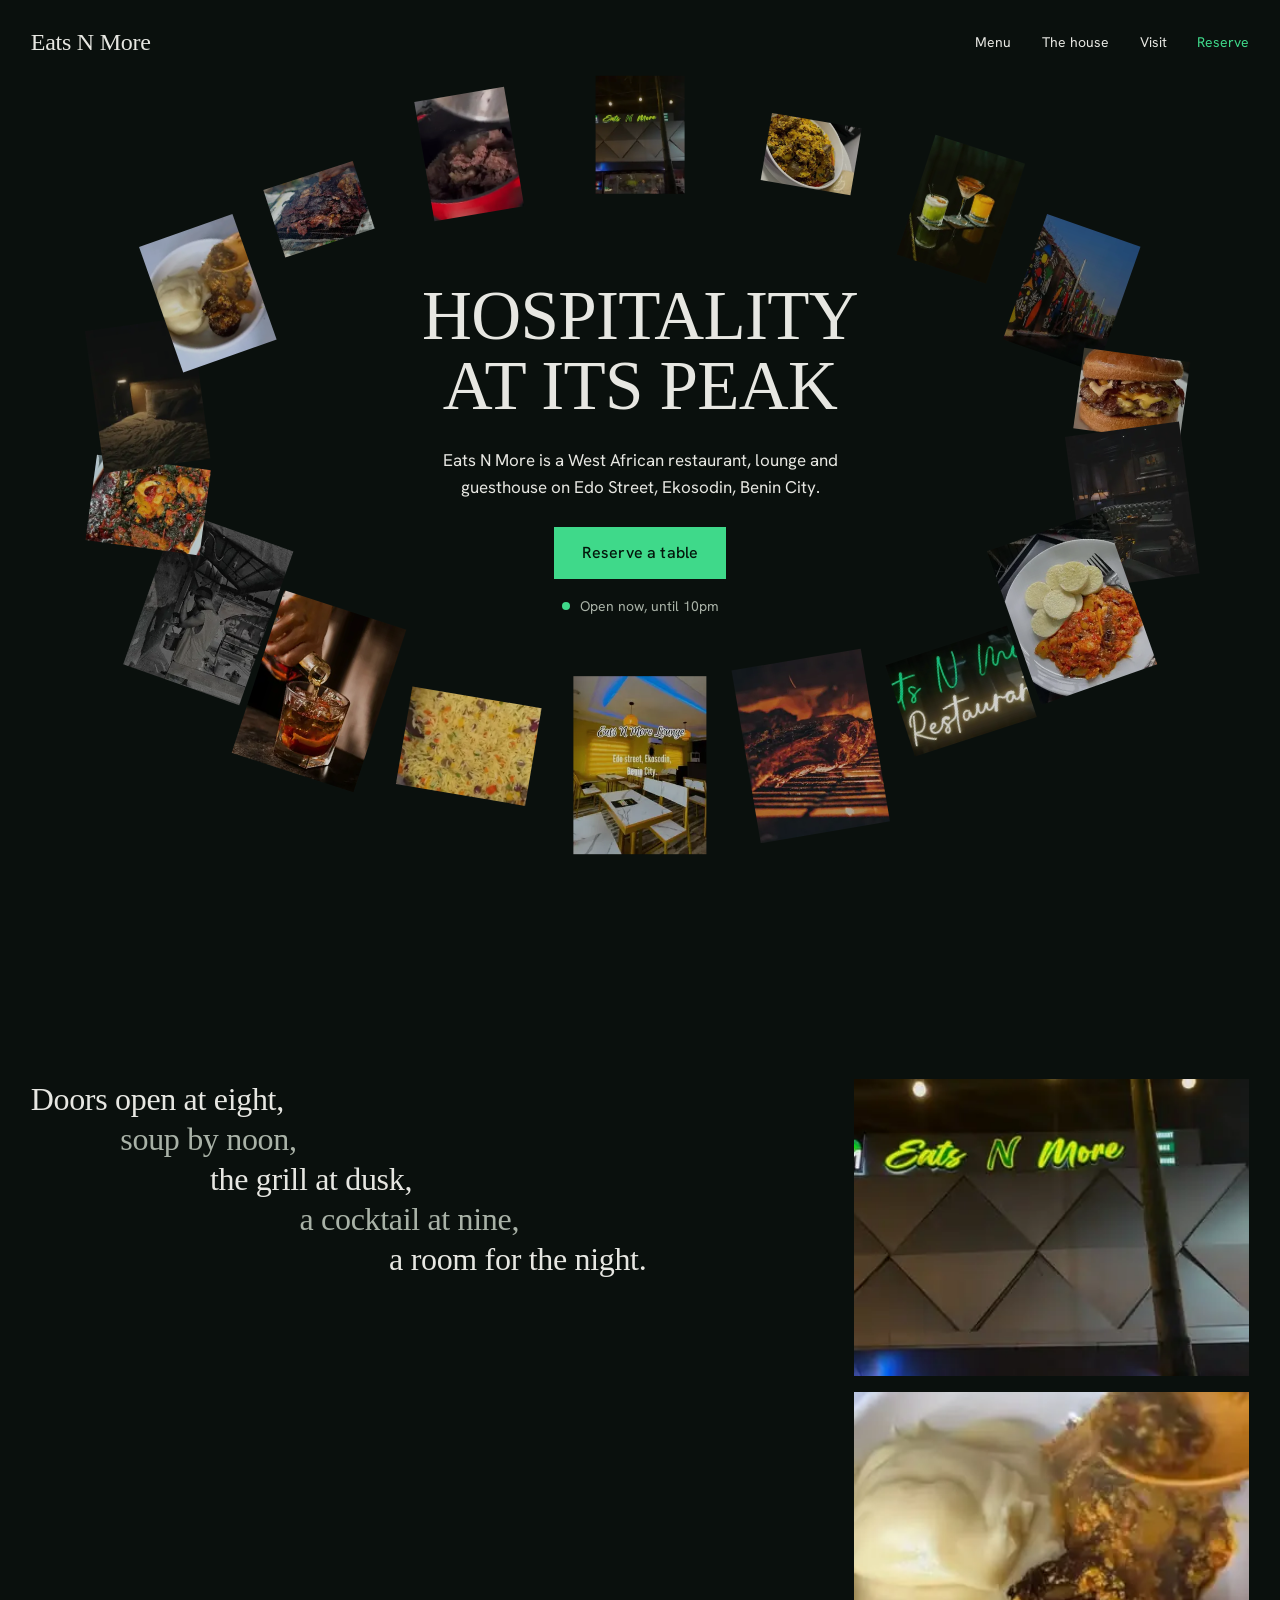
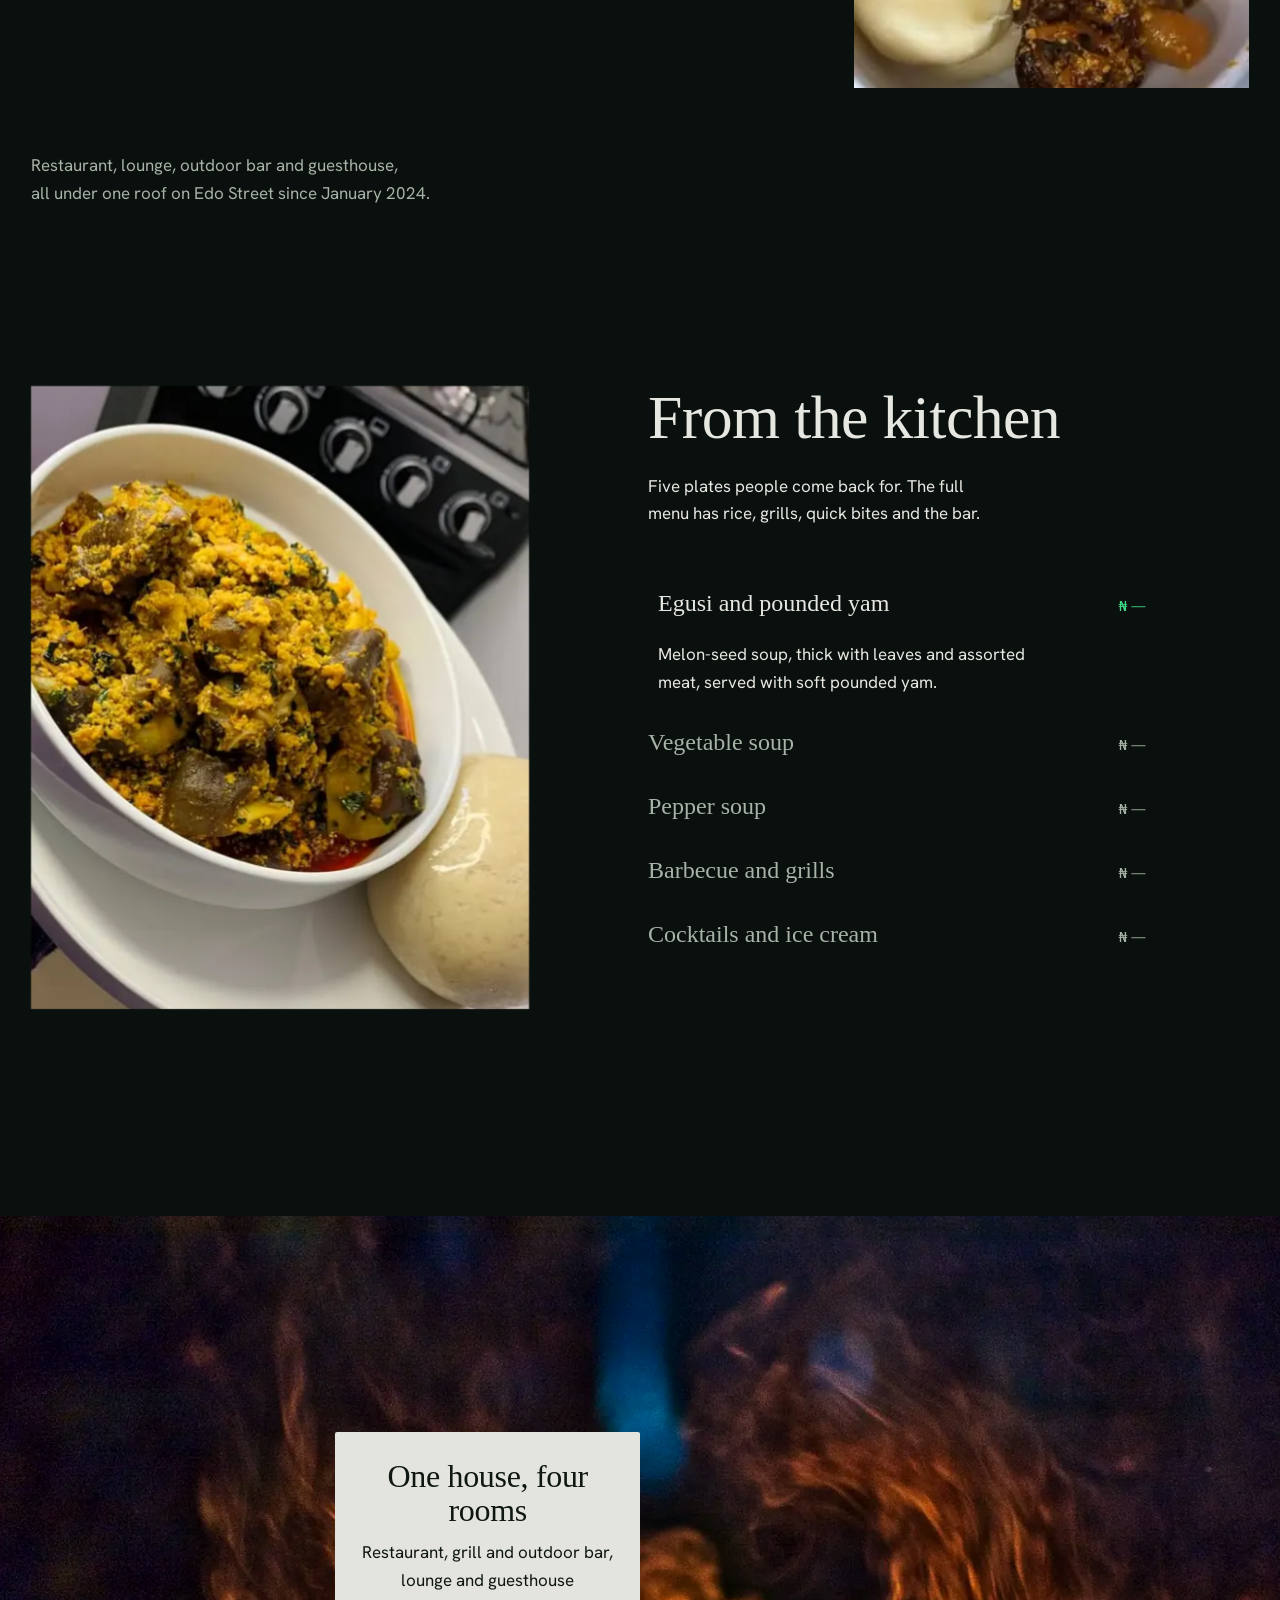
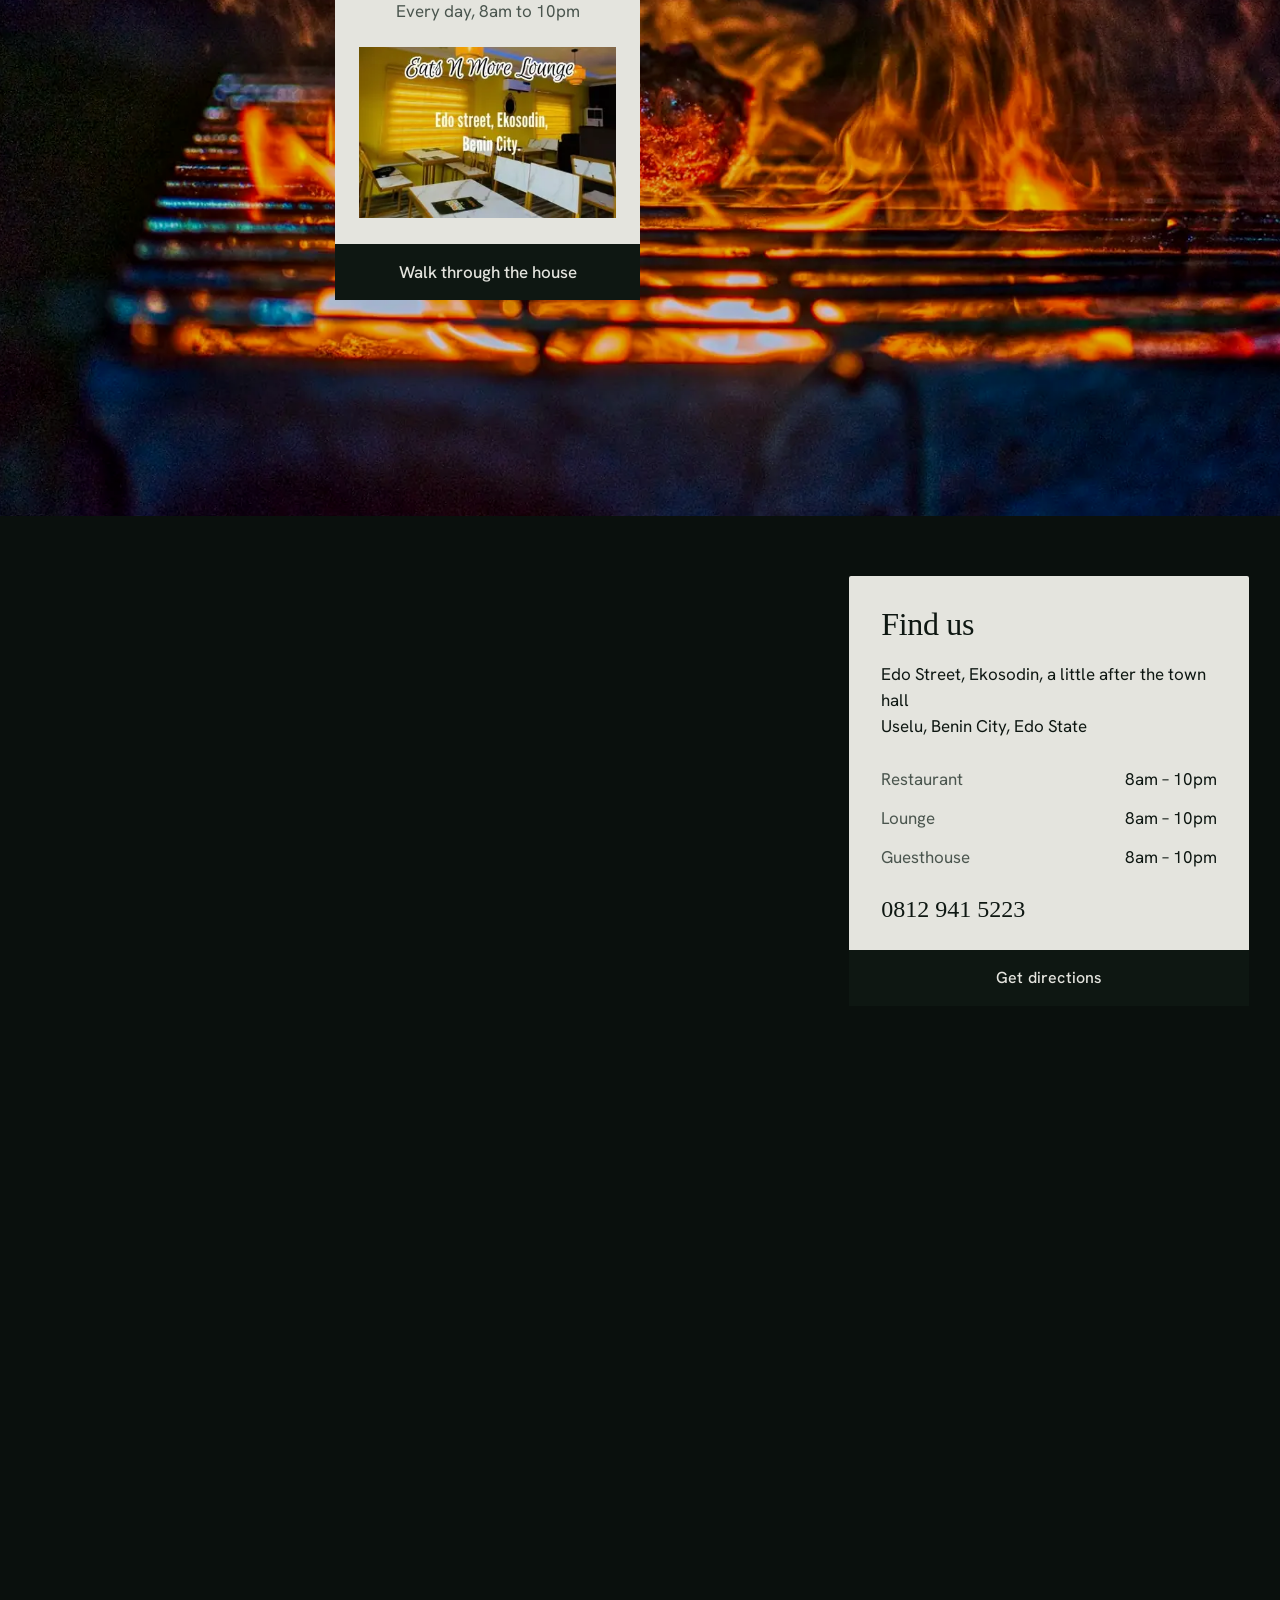
==== commit 7dce9b12: "Split into four pages: home, menu, the house, reserve Tighter gallery, compact phone cards, full men" ====
--- a/index.html
+++ b/index.html
@@ -4,14 +4,14 @@
   <meta charset="utf-8">
   <meta name="viewport" content="width=device-width, initial-scale=1, viewport-fit=cover">
   <title>Eats N More Restaurant &amp; Lounge · Edo Street, Ekosodin, Benin City</title>
-  <meta name="description" content="West African restaurant, lounge, outdoor bar and guesthouse on Edo Street, Ekosodin, Benin City. Dine in or take away, open daily 8am to 10pm. Reserve on WhatsApp or call 0812 941 5223.">
+  <meta name="description" content="West African restaurant, lounge, outdoor bar and guesthouse on Edo Street, Ekosodin, Benin City. Open daily 8am to 10pm. Reserve on WhatsApp or call 0812 941 5223.">
   <meta name="theme-color" content="#0a100d">
   <link rel="canonical" href="https://mondayjohn918.github.io/eats-n-more/">
 
   <meta property="og:type" content="restaurant.restaurant">
   <meta property="og:site_name" content="Eats N More Restaurant &amp; Lounge">
-  <meta property="og:title" content="Eats N More Restaurant &amp; Lounge · Benin City">
-  <meta property="og:description" content="Restaurant, lounge, outdoor bar and guesthouse on Edo Street, Ekosodin. Open daily, 8am to 10pm.">
+  <meta property="og:title" content="Eats N More Restaurant &amp; Lounge · Edo Street, Ekosodin, Benin City">
+  <meta property="og:description" content="West African restaurant, lounge, outdoor bar and guesthouse on Edo Street, Ekosodin, Benin City. Open daily 8am to 10pm. Reserve on WhatsApp or call 0812 941 5223.">
   <meta property="og:url" content="https://mondayjohn918.github.io/eats-n-more/">
   <meta property="og:image" content="https://mondayjohn918.github.io/eats-n-more/assets/og-image.jpg">
   <meta property="og:image:width" content="1200">
@@ -30,7 +30,6 @@
   <link href="https://fonts.googleapis.com/css2?family=Hanken+Grotesk:wght@400;500&display=swap" rel="stylesheet">
   <link href="https://api.fontshare.com/v2/css?f[]=zodiak@100,300&display=swap" rel="stylesheet">
   <link rel="stylesheet" href="assets/styles.css">
-
   <script type="application/ld+json">
   {
     "@context": "https://schema.org",
@@ -40,65 +39,51 @@
     "servesCuisine": "West African",
     "telephone": "+2348129415223",
     "url": "https://mondayjohn918.github.io/eats-n-more/",
+    "menu": "https://mondayjohn918.github.io/eats-n-more/menu.html",
+    "acceptsReservations": true,
     "image": "https://mondayjohn918.github.io/eats-n-more/assets/og-image.jpg",
-    "address": {
-      "@type": "PostalAddress",
-      "streetAddress": "Edo Street, Ekosodin",
-      "addressLocality": "Benin City",
-      "addressRegion": "Edo State",
-      "postalCode": "300103",
-      "addressCountry": "NG"
-    },
-    "openingHoursSpecification": [{
-      "@type": "OpeningHoursSpecification",
-      "dayOfWeek": ["Monday","Tuesday","Wednesday","Thursday","Friday","Saturday","Sunday"],
-      "opens": "08:00",
-      "closes": "22:00"
-    }],
-    "sameAs": [
-      "https://www.instagram.com/eatsnmore_restaurantand_lounge/",
-      "https://x.com/eatsNmoreLounge"
-    ]
+    "address": {"@type": "PostalAddress", "streetAddress": "Edo Street, Ekosodin", "addressLocality": "Benin City", "addressRegion": "Edo State", "postalCode": "300103", "addressCountry": "NG"},
+    "openingHoursSpecification": [{"@type": "OpeningHoursSpecification", "dayOfWeek": ["Monday","Tuesday","Wednesday","Thursday","Friday","Saturday","Sunday"], "opens": "08:00", "closes": "22:00"}],
+    "sameAs": ["https://www.instagram.com/eatsnmore_restaurantand_lounge/", "https://x.com/eatsNmoreLounge"]
   }
   </script>
 </head>
-<body>
+<body class="page-home">
   <a class="skip" href="#main">Skip to content</a>
 
   <header class="bar">
-    <a class="wordmark" href="#top" aria-label="Eats N More, back to top">Eats N More</a>
+    <a class="wordmark" href="./" aria-label="Eats N More, home">Eats N More</a>
     <nav aria-label="Main">
       <ul>
-        <li class="hide-sm"><a href="#kitchen">Kitchen</a></li>
-        <li class="hide-sm"><a href="#rooms">The house</a></li>
-        <li class="hide-sm"><a href="#visit">Visit</a></li>
-        <li><a href="#reserve" class="bar-reserve">Reserve</a></li>
+        <li><a href="menu.html">Menu</a></li>
+        <li class="hide-sm"><a href="the-house.html">The house</a></li>
+        <li class="hide-sm"><a href="reserve.html#visit">Visit</a></li>
+        <li><a href="reserve.html" class="bar-reserve">Reserve</a></li>
       </ul>
     </nav>
   </header>
 
   <main id="main">
-    <!-- HERO: ring of real photographs around the name -->
     <section class="hero" id="top" aria-labelledby="hero-title">
       <div class="ring" aria-label="Pictures from Eats N More">
-      <a class="frame" href="#rooms" data-caption="Our sign on Edo Street" aria-label="Our sign on Edo Street" style="--c:0.000; --s:-1.000; --w:100; --r:0.0deg; --i:0; --mc:0.000; --ms:-1.000; --mw:64;"><img src="assets/img/ring/own-sign-night-v.webp" alt="" width="225" height="300" decoding="async"></a>
-      <a class="frame" href="#kitchen" data-caption="Egusi, from our kitchen" aria-label="Egusi, from our kitchen" style="--c:0.342; --s:-0.940; --w:102; --r:9.6deg; --i:1; --mc:0.500; --ms:-0.866; --mw:66;"><img src="assets/img/ring/own-egusi-h.webp" alt="" width="300" height="225" decoding="async"></a>
-      <a class="frame" href="#rooms" data-caption="Cocktails" aria-label="Cocktails" style="--c:0.643; --s:-0.766; --w:106; --r:18.0deg; --i:2; --mc:0.866; --ms:-0.500; --mw:70;"><img src="assets/img/ring/st-cocktails-v.webp" alt="" width="225" height="300" decoding="async"></a>
-      <a class="frame" href="#rooms" data-caption="The mural wall" aria-label="The mural wall" style="--c:0.866; --s:-0.500; --w:112; --r:19.4deg; --i:3; --mc:1.000; --ms:0.000; --mw:76;"><img src="assets/img/ring/own-mural-v.webp" alt="" width="225" height="300" decoding="async"></a>
-      <a class="frame" href="#kitchen" data-caption="The burger" aria-label="The burger" style="--c:0.985; --s:-0.174; --w:121; --r:7.7deg; --i:4; --mc:0.866; --ms:0.500; --mw:82;"><img src="assets/img/ring/own-burger-h.webp" alt="" width="300" height="225" decoding="async"></a>
-      <a class="frame" href="#rooms" data-caption="Lounge evenings" aria-label="Lounge evenings" style="--c:0.985; --s:0.174; --w:129; --r:-7.7deg; --i:5; --mc:0.500; --ms:0.866; --mw:86;"><img src="assets/img/ring/st-sofa-v.webp" alt="" width="225" height="300" decoding="async"></a>
-      <a class="frame" href="#kitchen" data-caption="Yam and egg sauce" aria-label="Yam and egg sauce" style="--c:0.866; --s:0.500; --w:138; --r:-19.4deg; --i:6; --mc:0.000; --ms:1.000; --mw:88;"><img src="assets/img/ring/own-yam-v.webp" alt="" width="225" height="300" decoding="async"></a>
-      <a class="frame" href="#rooms" data-caption="Eats N More, in neon" aria-label="Eats N More, in neon" style="--c:0.643; --s:0.766; --w:144; --r:-18.0deg; --i:7; --mc:-0.500; --ms:0.866; --mw:86;"><img src="assets/img/ring/own-neon-h.webp" alt="" width="300" height="225" decoding="async"></a>
-      <a class="frame" href="#rooms" data-caption="Barbecue" aria-label="Barbecue" style="--c:0.342; --s:0.940; --w:148; --r:-9.6deg; --i:8; --mc:-0.866; --ms:0.500; --mw:82;"><img src="assets/img/ring/st-grill-v.webp" alt="" width="225" height="300" decoding="async"></a>
-      <a class="frame" href="#rooms" data-caption="The dining room" aria-label="The dining room" style="--c:0.000; --s:1.000; --w:150; --r:-0.0deg; --i:9; --mc:-1.000; --ms:0.000; --mw:76;"><img src="assets/img/ring/own-interior-v.webp" alt="" width="225" height="300" decoding="async"></a>
-      <a class="frame" href="#kitchen" data-caption="Fried rice" aria-label="Fried rice" style="--c:-0.342; --s:0.940; --w:148; --r:9.6deg; --i:10; --mc:-0.866; --ms:-0.500; --mw:70;"><img src="assets/img/ring/own-friedrice-h.webp" alt="" width="300" height="225" decoding="async"></a>
-      <a class="frame" href="#rooms" data-caption="The bar" aria-label="The bar" style="--c:-0.643; --s:0.766; --w:144; --r:18.0deg; --i:11; --mc:-0.500; --ms:-0.866; --mw:66;"><img src="assets/img/ring/st-pour-v.webp" alt="" width="225" height="300" decoding="async"></a>
-      <a class="frame frame--wide" href="#rooms" data-caption="Painting the mural" aria-label="Painting the mural" style="--c:-0.866; --s:0.500; --w:138; --r:19.4deg; --i:12;"><img src="assets/img/ring/own-painter-v.webp" alt="" width="225" height="300" decoding="async"></a>
-      <a class="frame frame--wide" href="#kitchen" data-caption="Vegetable soup" aria-label="Vegetable soup" style="--c:-0.985; --s:0.174; --w:129; --r:7.7deg; --i:13;"><img src="assets/img/ring/own-vegsoup-h.webp" alt="" width="300" height="225" decoding="async"></a>
-      <a class="frame frame--wide" href="#rooms" data-caption="Rooms for the night" aria-label="Rooms for the night" style="--c:-0.985; --s:-0.174; --w:121; --r:-7.7deg; --i:14;"><img src="assets/img/ring/st-bed-v.webp" alt="" width="225" height="300" decoding="async"></a>
-      <a class="frame frame--wide" href="#kitchen" data-caption="Soup and swallow" aria-label="Soup and swallow" style="--c:-0.866; --s:-0.500; --w:112; --r:-19.4deg; --i:15;"><img src="assets/img/ring/own-swallow-v.webp" alt="" width="225" height="300" decoding="async"></a>
-      <a class="frame frame--wide" href="#rooms" data-caption="Grills" aria-label="Grills" style="--c:-0.643; --s:-0.766; --w:106; --r:-18.0deg; --i:16;"><img src="assets/img/ring/st-grill-hand-h.webp" alt="" width="300" height="225" decoding="async"></a>
-      <a class="frame frame--wide" href="#kitchen" data-caption="From the pot" aria-label="From the pot" style="--c:-0.342; --s:-0.940; --w:102; --r:-9.6deg; --i:17;"><img src="assets/img/ring/own-pot-v.webp" alt="" width="225" height="300" decoding="async"></a>
+      <a class="frame" href="the-house.html" data-caption="Our sign on Edo Street" aria-label="Our sign on Edo Street" style="--c:0.000; --s:-1.000; --w:100; --r:0.0deg; --i:0; --mc:0.000; --ms:-1.000; --mw:64;"><img src="assets/img/ring/own-sign-night-v.webp" alt="" width="225" height="300" decoding="async"></a>
+      <a class="frame" href="menu.html" data-caption="Egusi, from our kitchen" aria-label="Egusi, from our kitchen" style="--c:0.342; --s:-0.940; --w:102; --r:9.6deg; --i:1; --mc:0.500; --ms:-0.866; --mw:66;"><img src="assets/img/ring/own-egusi-h.webp" alt="" width="300" height="225" decoding="async"></a>
+      <a class="frame" href="the-house.html" data-caption="Cocktails" aria-label="Cocktails" style="--c:0.643; --s:-0.766; --w:106; --r:18.0deg; --i:2; --mc:0.866; --ms:-0.500; --mw:70;"><img src="assets/img/ring/st-cocktails-v.webp" alt="" width="225" height="300" decoding="async"></a>
+      <a class="frame" href="the-house.html" data-caption="The mural wall" aria-label="The mural wall" style="--c:0.866; --s:-0.500; --w:112; --r:19.4deg; --i:3; --mc:1.000; --ms:0.000; --mw:76;"><img src="assets/img/ring/own-mural-v.webp" alt="" width="225" height="300" decoding="async"></a>
+      <a class="frame" href="menu.html" data-caption="The burger" aria-label="The burger" style="--c:0.985; --s:-0.174; --w:121; --r:7.7deg; --i:4; --mc:0.866; --ms:0.500; --mw:82;"><img src="assets/img/ring/own-burger-h.webp" alt="" width="300" height="225" decoding="async"></a>
+      <a class="frame" href="the-house.html" data-caption="Lounge evenings" aria-label="Lounge evenings" style="--c:0.985; --s:0.174; --w:129; --r:-7.7deg; --i:5; --mc:0.500; --ms:0.866; --mw:86;"><img src="assets/img/ring/st-sofa-v.webp" alt="" width="225" height="300" decoding="async"></a>
+      <a class="frame" href="menu.html" data-caption="Yam and egg sauce" aria-label="Yam and egg sauce" style="--c:0.866; --s:0.500; --w:138; --r:-19.4deg; --i:6; --mc:0.000; --ms:1.000; --mw:88;"><img src="assets/img/ring/own-yam-v.webp" alt="" width="225" height="300" decoding="async"></a>
+      <a class="frame" href="the-house.html" data-caption="Eats N More, in neon" aria-label="Eats N More, in neon" style="--c:0.643; --s:0.766; --w:144; --r:-18.0deg; --i:7; --mc:-0.500; --ms:0.866; --mw:86;"><img src="assets/img/ring/own-neon-h.webp" alt="" width="300" height="225" decoding="async"></a>
+      <a class="frame" href="the-house.html" data-caption="Barbecue" aria-label="Barbecue" style="--c:0.342; --s:0.940; --w:148; --r:-9.6deg; --i:8; --mc:-0.866; --ms:0.500; --mw:82;"><img src="assets/img/ring/st-grill-v.webp" alt="" width="225" height="300" decoding="async"></a>
+      <a class="frame" href="the-house.html" data-caption="The dining room" aria-label="The dining room" style="--c:0.000; --s:1.000; --w:150; --r:-0.0deg; --i:9; --mc:-1.000; --ms:0.000; --mw:76;"><img src="assets/img/ring/own-interior-v.webp" alt="" width="225" height="300" decoding="async"></a>
+      <a class="frame" href="menu.html" data-caption="Fried rice" aria-label="Fried rice" style="--c:-0.342; --s:0.940; --w:148; --r:9.6deg; --i:10; --mc:-0.866; --ms:-0.500; --mw:70;"><img src="assets/img/ring/own-friedrice-h.webp" alt="" width="300" height="225" decoding="async"></a>
+      <a class="frame" href="the-house.html" data-caption="The bar" aria-label="The bar" style="--c:-0.643; --s:0.766; --w:144; --r:18.0deg; --i:11; --mc:-0.500; --ms:-0.866; --mw:66;"><img src="assets/img/ring/st-pour-v.webp" alt="" width="225" height="300" decoding="async"></a>
+      <a class="frame frame--wide" href="the-house.html" data-caption="Painting the mural" aria-label="Painting the mural" style="--c:-0.866; --s:0.500; --w:138; --r:19.4deg; --i:12;"><img src="assets/img/ring/own-painter-v.webp" alt="" width="225" height="300" decoding="async"></a>
+      <a class="frame frame--wide" href="menu.html" data-caption="Vegetable soup" aria-label="Vegetable soup" style="--c:-0.985; --s:0.174; --w:129; --r:7.7deg; --i:13;"><img src="assets/img/ring/own-vegsoup-h.webp" alt="" width="300" height="225" decoding="async"></a>
+      <a class="frame frame--wide" href="the-house.html" data-caption="Rooms for the night" aria-label="Rooms for the night" style="--c:-0.985; --s:-0.174; --w:121; --r:-7.7deg; --i:14;"><img src="assets/img/ring/st-bed-v.webp" alt="" width="225" height="300" decoding="async"></a>
+      <a class="frame frame--wide" href="menu.html" data-caption="Soup and swallow" aria-label="Soup and swallow" style="--c:-0.866; --s:-0.500; --w:112; --r:-19.4deg; --i:15;"><img src="assets/img/ring/own-swallow-v.webp" alt="" width="225" height="300" decoding="async"></a>
+      <a class="frame frame--wide" href="the-house.html" data-caption="Grills" aria-label="Grills" style="--c:-0.643; --s:-0.766; --w:106; --r:-18.0deg; --i:16;"><img src="assets/img/ring/st-grill-hand-h.webp" alt="" width="300" height="225" decoding="async"></a>
+      <a class="frame frame--wide" href="menu.html" data-caption="From the pot" aria-label="From the pot" style="--c:-0.342; --s:-0.940; --w:102; --r:-9.6deg; --i:17;"><img src="assets/img/ring/own-pot-v.webp" alt="" width="225" height="300" decoding="async"></a>
       </div>
       <div class="core">
         <h1 id="hero-title" class="mask">
@@ -107,13 +92,12 @@
         </h1>
         <p class="core-sub" aria-live="polite"><span class="core-default">Eats N More is a West African restaurant, lounge and guesthouse on Edo Street, Ekosodin, Benin City.</span></p>
         <div class="core-actions">
-          <a class="btn" href="#reserve">Reserve a table</a>
+          <a class="btn" href="reserve.html">Reserve a table</a>
           <p class="status" data-status><span class="dot" aria-hidden="true"></span><span data-status-text>Open daily, 8am to 10pm</span></p>
         </div>
       </div>
     </section>
 
-    <!-- INTRO: staircase statement -->
     <section class="intro" aria-labelledby="intro-title">
       <h2 id="intro-title" class="sr-only">A day at Eats N More</h2>
       <p class="stairs reveal-group">
@@ -124,28 +108,23 @@
         <span class="step">a room for the night.</span>
       </p>
       <div class="intro-pics reveal-group">
-        <figure class="reveal"><img src="assets/img/own-sign-night.webp" alt="The lit Eats N More sign on the building front at night" width="360" height="480" loading="lazy" decoding="async"></figure>
-        <figure class="reveal"><img src="assets/img/own-swallow.webp" alt="Soup and swallow from the Eats N More kitchen" width="360" height="480" loading="lazy" decoding="async"></figure>
+        <figure><img src="assets/img/own-sign-night.webp" alt="The lit Eats N More sign on the building front at night" width="360" height="480" loading="lazy" decoding="async"></figure>
+        <figure><img src="assets/img/own-swallow.webp" alt="Soup and swallow from the Eats N More kitchen" width="360" height="480" loading="lazy" decoding="async"></figure>
       </div>
       <p class="intro-note reveal">Restaurant, lounge, outdoor bar and guesthouse,<br> all under one roof on Edo Street since January 2024.</p>
     </section>
 
-    <!-- KITCHEN: sticky photograph, active list -->
-    <section class="kitchen" id="kitchen" aria-labelledby="kitchen-title">
+    <section class="kitchen" aria-labelledby="kitchen-title">
       <div class="k-photo" aria-hidden="true">
         <img data-k="0" class="is-on" src="assets/img/own-egusi.webp" alt="" width="512" height="640" loading="lazy" decoding="async">
         <img data-k="1" src="assets/img/own-vegsoup.webp" alt="" width="512" height="640" loading="lazy" decoding="async">
         <img data-k="2" src="assets/img/own-pot.webp" alt="" width="360" height="480" loading="lazy" decoding="async">
-        <img data-k="3" src="assets/img/own-friedrice.webp" alt="" width="360" height="480" loading="lazy" decoding="async">
-        <img data-k="4" src="assets/img/own-yam.webp" alt="" width="512" height="640" loading="lazy" decoding="async">
-        <img data-k="5" src="assets/img/st-grill-hand.webp" alt="" width="820" height="1025" loading="lazy" decoding="async">
-        <img data-k="6" src="assets/img/own-burger.webp" alt="" width="512" height="640" loading="lazy" decoding="async">
-        <img data-k="7" src="assets/img/st-cocktails.webp" alt="" width="820" height="1025" loading="lazy" decoding="async">
+        <img data-k="3" src="assets/img/st-grill-hand.webp" alt="" width="820" height="1025" loading="lazy" decoding="async">
+        <img data-k="4" src="assets/img/st-cocktails.webp" alt="" width="820" height="1025" loading="lazy" decoding="async">
       </div>
       <div class="k-list">
-        <h2 id="kitchen-title" class="reveal">The kitchen</h2>
-        <p class="k-lead reveal">Native soups and swallow, rice, grills and quick bites, cooked fresh every day. Eat in, or take it home.</p>
-        <!-- PLACEHOLDER: prices. Replace each "₦ —" with the restaurant's real price. -->
+        <h2 id="kitchen-title" class="reveal">From the kitchen</h2>
+        <p class="k-lead reveal">Five plates people come back for. The full menu has rice, grills, quick bites and the bar.</p>
         <ol class="dishes" role="list">
           <li class="dish is-on" data-k="0">
             <button type="button" aria-expanded="true"><span class="d-name">Egusi and pounded yam</span><span class="d-price">₦ —</span></button>
@@ -160,46 +139,19 @@
             <p class="d-desc">Hot, peppery broth with tender meat. It comes properly spicy; ask for it milder if you like.</p>
           </li>
           <li class="dish" data-k="3">
-            <button type="button" aria-expanded="false"><span class="d-name">Fried rice</span><span class="d-price">₦ —</span></button>
-            <p class="d-desc">Long-grain rice fried with carrots, green beans and liver, served with your choice of protein.</p>
-          </li>
-          <li class="dish" data-k="4">
-            <button type="button" aria-expanded="false"><span class="d-name">Yam and egg sauce</span><span class="d-price">₦ —</span></button>
-            <p class="d-desc">Boiled yam with a rich tomato and egg sauce. The breakfast plate that carries you to lunch.</p>
-          </li>
-          <li class="dish" data-k="5">
             <button type="button" aria-expanded="false"><span class="d-name">Barbecue and grills</span><span class="d-price">₦ —</span></button>
             <p class="d-desc">Meat and fish off the grill in the evening, peppered and smoky, for the table or the bar.</p>
           </li>
-          <li class="dish" data-k="6">
-            <button type="button" aria-expanded="false"><span class="d-name">Burgers, pizza and shawarma</span><span class="d-price">₦ —</span></button>
-            <p class="d-desc">Quick bites for when you want something in the hand: stacked burgers, pizza and shawarma.</p>
-          </li>
-          <li class="dish" data-k="7">
+          <li class="dish" data-k="4">
             <button type="button" aria-expanded="false"><span class="d-name">Cocktails and ice cream</span><span class="d-price">₦ —</span></button>
             <p class="d-desc">Mixed drinks from the bar, mocktails, and ice cream for the sweet end of the night.</p>
           </li>
         </ol>
-        <p class="k-foot reveal">Prices move with the market. <a href="#reserve" data-pick="Takeaway">Ask for today's menu</a> on WhatsApp.</p>
-      </div>
-    </section>
-
-    <!-- THE HOUSE: four full-bleed frames, card moves one column right each time -->
-    <section class="house" id="rooms" aria-labelledby="house-title">
-      <article class="frame-bleed" style="--col:1">
-        <picture class="fb-media">
-          <source media="(max-width: 760px)" srcset="assets/img/bg-kitchen-p.webp">
-          <img src="assets/img/bg-kitchen-l.webp" alt="" width="1680" height="1050" loading="lazy" decoding="async">
-        </picture>
-        <div class="card reveal">
-          <h2 id="house-title">The restaurant</h2>
-          <p class="card-line">Dine in or take away</p>
-          <p class="card-fact">Every day, 8am to 10pm</p>
-          <img class="card-pic" src="assets/img/own-interior.webp" alt="The dining room: yellow walls, marble tables and gold chairs under a blue-lit ceiling" width="360" height="480" loading="lazy" decoding="async">
-          <a class="card-btn" href="#reserve" data-pick="Table">Book a table</a>
-        </div>
-      </article>
-
+        <p class="k-foot reveal"><a class="link-arrow" href="menu.html">See the full menu</a></p>
+      </div>
+    </section>
+
+    <section class="house house--teaser" aria-labelledby="house-title">
       <article class="frame-bleed" style="--col:2">
         <div class="fb-media">
           <img class="fb-poster" src="assets/img/bg-grill-l.webp" alt="" width="1680" height="1050" loading="lazy" decoding="async">
@@ -207,107 +159,16 @@
                  data-src-sm="assets/video/grill-640.mp4" data-src-lg="assets/video/grill-960.mp4"></video>
         </div>
         <div class="card reveal">
-          <h3>The grill and outdoor bar</h3>
-          <p class="card-line">Barbecue, grills and cold drinks</p>
-          <p class="card-fact">Evenings, under the open sky</p>
-          <img class="card-pic" src="assets/img/st-grill.webp" alt="Meat on a charcoal grill" width="820" height="547" loading="lazy" decoding="async">
-          <a class="card-btn" href="#reserve" data-pick="Table">Save a seat</a>
+          <h2 id="house-title">One house, four rooms</h2>
+          <p class="card-line">Restaurant, grill and outdoor bar, lounge and guesthouse</p>
+          <p class="card-fact">Every day, 8am to 10pm</p>
+          <img class="card-pic" src="assets/img/own-interior.webp" alt="The dining room: yellow walls, marble tables and gold chairs under a blue-lit ceiling" width="360" height="480" loading="lazy" decoding="async">
+          <a class="card-btn" href="the-house.html">Walk through the house</a>
         </div>
       </article>
-
-      <article class="frame-bleed" style="--col:3">
-        <picture class="fb-media">
-          <source media="(max-width: 760px)" srcset="assets/img/bg-lounge-p.webp">
-          <img src="assets/img/bg-lounge-l.webp" alt="" width="1680" height="1050" loading="lazy" decoding="async">
-        </picture>
-        <div class="card reveal">
-          <h3>The lounge</h3>
-          <p class="card-line">VIP lounge, cocktails and music</p>
-          <p class="card-fact">Bring the group, stay a while</p>
-          <img class="card-pic" src="assets/img/st-sofa.webp" alt="Deep green leather seating in a dim lounge" width="820" height="1093" loading="lazy" decoding="async">
-          <a class="card-btn" href="#reserve" data-pick="Lounge">Reserve the lounge</a>
-        </div>
-      </article>
-
-      <article class="frame-bleed" style="--col:4">
-        <picture class="fb-media">
-          <source media="(max-width: 760px)" srcset="assets/img/bg-room-p.webp">
-          <img src="assets/img/bg-room-l.webp" alt="" width="1680" height="1050" loading="lazy" decoding="async">
-        </picture>
-        <div class="card reveal">
-          <h3>The guesthouse</h3>
-          <p class="card-line">Rooms for the night, a few steps from dinner</p>
-          <!-- PLACEHOLDER: room rate -->
-          <p class="card-fact">Rates on request</p>
-          <img class="card-pic" src="assets/img/st-bed.webp" alt="A made bed under a reading lamp" width="820" height="547" loading="lazy" decoding="async">
-          <a class="card-btn" href="#reserve" data-pick="Room">Ask for a room</a>
-        </div>
-      </article>
-    </section>
-
-    <!-- GALLERY: their own pictures, staggered pairs -->
-    <section class="gallery" aria-labelledby="gallery-title">
-      <h2 id="gallery-title" class="reveal">Edo Street, after dark</h2>
-      <figure class="g g1 reveal-pic"><img src="assets/img/own-painter.webp" alt="An artist painting the outside wall before opening" width="720" height="900" loading="lazy" decoding="async"><figcaption>The mural going up, before opening night</figcaption></figure>
-      <figure class="g g2 reveal-pic"><img src="assets/img/own-mural.webp" alt="The finished mural wall in bold African patterns" width="720" height="576" loading="lazy" decoding="async"><figcaption>The finished wall, Edo Street</figcaption></figure>
-      <figure class="g g3 reveal-pic"><img src="assets/img/own-neon.webp" alt="Green neon script reading Eats N More over the word Restaurant" width="720" height="480" loading="lazy" decoding="async"><figcaption>The neon</figcaption></figure>
-      <figure class="g g4 reveal-pic"><img src="assets/img/own-egusi-bowl.webp" alt="A black bowl of egusi soup beside pounded yam" width="360" height="480" loading="lazy" decoding="async"><figcaption>Egusi, served hot</figcaption></figure>
-      <figure class="g g5 reveal-pic"><img src="assets/img/own-interior.webp" alt="Marble tables and gold chairs in the dining room" width="360" height="480" loading="lazy" decoding="async"><figcaption>The dining room</figcaption></figure>
-      <figure class="g g6 reveal-pic"><img src="assets/img/own-burger.webp" alt="A stacked burger with melted cheese" width="512" height="640" loading="lazy" decoding="async"><figcaption>The burger</figcaption></figure>
-    </section>
-
-    <!-- RESERVE: the live thing. Builds a WhatsApp message as a slip -->
-    <section class="reserve" id="reserve" aria-labelledby="reserve-title">
-      <div class="r-intro">
-        <h2 id="reserve-title" class="reveal">Reserve in a minute</h2>
-        <p class="reveal">Choose what you need. Your message is written for you, and it opens in WhatsApp, ready to send.</p>
-        <p class="status status--lg reveal" data-status><span class="dot" aria-hidden="true"></span><span data-status-text>Open daily, 8am to 10pm</span></p>
-        <p class="r-call reveal">Prefer to talk? <a href="tel:+2348129415223">Call 0812 941 5223</a></p>
-      </div>
-
-      <form class="r-form" id="r-form" action="https://wa.me/2348129415223" method="get" novalidate>
-        <fieldset class="r-kind">
-          <legend>I'd like</legend>
-          <div class="r-opts">
-          <label><input type="radio" name="kind" value="Table" checked><span>A table</span></label>
-          <label><input type="radio" name="kind" value="Lounge"><span>The lounge</span></label>
-          <label><input type="radio" name="kind" value="Room"><span>A room</span></label>
-          <label><input type="radio" name="kind" value="Takeaway"><span>Takeaway</span></label>
-          </div>
-        </fieldset>
-
-        <div class="r-row">
-          <label class="field"><span data-date-label>Date</span><input type="date" name="date" required></label>
-          <label class="field" data-time-wrap><span>Time</span><input type="time" name="time" value="19:00" min="08:00" max="22:00" step="900"></label>
-        </div>
-
-        <div class="r-row">
-          <div class="field" data-guests-wrap>
-            <span id="guests-label">Guests</span>
-            <div class="stepper" role="group" aria-labelledby="guests-label">
-              <button type="button" data-step="-1" aria-label="One fewer guest">−</button>
-              <output name="guests" data-guests aria-live="polite">2</output>
-              <button type="button" data-step="1" aria-label="One more guest">+</button>
-            </div>
-          </div>
-          <label class="field"><span>Your name</span><input type="text" name="name" autocomplete="name" placeholder="Name"></label>
-        </div>
-
-        <label class="field"><span>Anything we should know?</span><input type="text" name="note" placeholder="A birthday, a quiet corner, mild pepper soup…"></label>
-
-        <div class="slip" aria-live="polite">
-          <p class="slip-head">Your message</p>
-          <p class="slip-text" data-slip>Good evening, Eats N More. I'd like to reserve a table for 2.</p>
-        </div>
-
-        <div class="r-actions">
-          <button class="btn btn--wide" type="submit">Send on WhatsApp</button>
-        </div>
-      </form>
-    </section>
-
-    <!-- VISIT: card on their own mural -->
-    <section class="visit" id="visit" aria-labelledby="visit-title">
+    </section>
+
+    <section class="visit" aria-labelledby="visit-title">
       <picture class="v-media">
         <source media="(max-width: 760px)" srcset="assets/img/visit-mural-p.webp">
         <img src="assets/img/visit-mural-l.webp" alt="The painted mural wall outside Eats N More" width="1080" height="675" loading="lazy" decoding="async">
@@ -332,12 +193,13 @@
         <p class="f-first">Visit</p>
         <p>Edo Street, Ekosodin</p>
         <p>Benin City, Edo State</p>
+        <p>Daily, 8am to 10pm</p>
       </div>
       <div>
         <p class="f-first">Explore</p>
-        <p><a href="#kitchen">The kitchen</a></p>
-        <p><a href="#rooms">The house</a></p>
-        <p><a href="#reserve">Reserve</a></p>
+        <p><a href="menu.html">The menu</a></p>
+        <p><a href="the-house.html">The house</a></p>
+        <p><a href="reserve.html">Reserve</a></p>
       </div>
       <div>
         <p class="f-first">Follow</p>
@@ -357,7 +219,6 @@
     </div>
   </footer>
 
-  <!-- Phone only: always-there call and WhatsApp -->
   <div class="dock" aria-label="Quick contact">
     <a href="tel:+2348129415223">Call</a>
     <a href="https://wa.me/2348129415223?text=Good%20day%2C%20Eats%20N%20More." target="_blank" rel="noopener" class="dock-wa">WhatsApp</a>
--- a/assets/styles.css
+++ b/assets/styles.css
@@ -25,8 +25,8 @@
 
   --m: clamp(16px, 2.4vw, 36px);          /* the page's one pair of margins */
   --gap: clamp(112px, 14vw, 200px);       /* between sections */
-  --ease-out: cubic-bezier(0.22, 1, 0.36, 1);
-  --ease-io: cubic-bezier(0.65, 0, 0.35, 1);
+  --ease-out: cubic-bezier(0.23, 1, 0.32, 1);
+  --ease-io: cubic-bezier(0.77, 0, 0.175, 1);
   --radius: 0px;
 }
 
@@ -63,13 +63,12 @@
   border: 0; border-radius: var(--radius);
   font: 500 1rem/1 var(--text); letter-spacing: 0.01em;
   text-decoration: none; cursor: pointer;
-  transition: transform 180ms var(--ease-out), background-color 220ms ease;
-}
-.btn:hover { background: #5fe7a0; }
+  transition: transform 160ms var(--ease-out), background-color 220ms ease;
+}
+@media (hover: hover) and (pointer: fine) { .btn:hover { background: #5fe7a0; } .btn--dark:hover { background: #1d2b23; } }
 .btn:active { transform: scale(0.97); }
 .btn--wide { width: 100%; }
 .btn--dark { background: var(--paper-ink); color: var(--paper); }
-.btn--dark:hover { background: #1d2b23; }
 
 /* ---------- top bar ---------- */
 .bar {
@@ -82,6 +81,7 @@
 .bar a:not(.wordmark) { font-size: var(--step-small); padding: 6px 0; text-decoration: underline; text-decoration-color: transparent; transition: text-decoration-color 260ms ease, opacity 200ms ease; }
 .bar a:not(.wordmark):hover, .bar a:not(.wordmark):focus-visible { text-decoration-color: currentColor; }
 .bar-reserve { color: var(--accent); }
+.bar a[aria-current="page"] { text-decoration-color: currentColor; }
 
 /* ---------- hero: ring of frames ---------- */
 .hero {
@@ -100,7 +100,8 @@
   filter: brightness(0.82) saturate(0.95);
 }
 .frame img { width: 100%; transition: transform 500ms var(--ease-out); }
-.frame:hover img, .frame:focus-visible img { transform: scale(1.06); }
+@media (hover: hover) and (pointer: fine) { .frame:hover img { transform: scale(1.06); } }
+.frame:focus-visible img { transform: scale(1.06); }
 .ring:has(.frame:hover, .frame:focus-visible) .frame { opacity: 0.45; }
 .ring .frame:hover, .ring .frame:focus-visible { opacity: 1; filter: none; z-index: 2; }
 
@@ -159,6 +160,10 @@
 }
 .k-photo img.is-on { opacity: 1; transform: none; }
 .k-list { grid-column: 7 / 12; }
+.kitchen--flip .k-photo { grid-column: 8 / 13; grid-row: 1; }
+.kitchen--flip .k-list { grid-column: 2 / 7; grid-row: 1; }
+.page-menu .kitchen { padding-top: clamp(96px, 10vw, 150px); }
+.page-menu .k-photo { aspect-ratio: 4 / 4.6; }
 .kitchen h2 { font-size: var(--step-head); }
 .k-lead { margin: 24px 0 48px; max-width: 36ch; }
 .dishes { list-style: none; padding: 0; }
@@ -170,21 +175,23 @@
 }
 .d-name { font: 300 var(--step-lead)/1.2 var(--display); transition: transform 360ms var(--ease-out); }
 .d-price { font-size: var(--step-small); font-variant-numeric: tabular-nums; white-space: nowrap; }
-.dish.is-on button, .dish button:hover { color: var(--ink); }
+.dish.is-on button { color: var(--ink); }
+@media (hover: hover) and (pointer: fine) { .dish button:hover { color: var(--ink); } }
 .dish.is-on .d-name { transform: translateX(10px); }
 .dish.is-on .d-price { color: var(--accent); }
 .d-desc {
   max-width: 38ch; font-size: var(--step-body); color: var(--ink);
-  display: grid; grid-template-rows: 0fr; overflow: hidden;
-  opacity: 0; transition: opacity 300ms ease, margin 300ms var(--ease-out), max-height 420ms var(--ease-out);
+  overflow: hidden; opacity: 0; transform: translateY(-4px);
+  transition: opacity 260ms ease, transform 300ms var(--ease-out), margin 300ms var(--ease-out), max-height 360ms var(--ease-out);
   max-height: 0; margin: 0 0 0 10px;
 }
-.dish.is-on .d-desc { opacity: 1; max-height: 8em; margin: 2px 0 18px 10px; }
+.dish.is-on .d-desc { opacity: 1; transform: none; max-height: 8em; margin: 2px 0 18px 10px; }
 .k-foot { margin-top: 40px; color: var(--muted); }
 .k-foot a { color: var(--ink); }
 
 /* ---------- the house: full-bleed frames with a column card ---------- */
 .house { margin-top: var(--gap); }
+.page-house .house { margin-top: clamp(80px, 9vw, 140px); }
 .frame-bleed {
   position: relative; min-height: 100svh;
   display: grid; grid-template-columns: repeat(4, 1fr); align-items: center;
@@ -214,25 +221,27 @@
   background: var(--paper-ink); color: var(--paper); text-decoration: none; font-weight: 500;
   transition: background-color 220ms ease, letter-spacing 320ms var(--ease-out);
 }
-.card-btn:hover { background: #1d2b23; letter-spacing: 0.03em; }
-.card-btn:active { transform: scale(0.99); }
+@media (hover: hover) and (pointer: fine) { .card-btn:hover { background: #1d2b23; letter-spacing: 0.03em; } }
+.card-btn:active { transform: scale(0.98); }
+.card-btn { transition: background-color 220ms ease, letter-spacing 320ms var(--ease-out), transform 160ms var(--ease-out); }
 
 /* ---------- gallery: staggered pairs ---------- */
 .gallery {
   display: grid; grid-template-columns: repeat(12, 1fr); column-gap: 16px;
   padding: var(--gap) var(--m) 0;
 }
-.gallery h2 { grid-column: 1 / -1; font-size: var(--step-head); margin-bottom: 72px; }
+.gallery h2 { grid-column: 1 / -1; font-size: var(--step-head); margin-bottom: 0; }
 .g img { width: 100%; object-fit: cover; }
 .g figcaption { margin-top: 10px; font-size: var(--step-small); color: var(--muted); }
-/* pairs share a row; the second of each pair starts lower */
+/* pairs share a row, offset a little: close enough to read as one wall of pictures */
+.gallery { row-gap: clamp(40px, 5vw, 72px); }
 .g { align-self: start; }
-.g1 { grid-column: 1 / 5;  grid-row: 2; } .g1 img { aspect-ratio: 4 / 5; }
-.g2 { grid-column: 7 / 13; grid-row: 2; margin-top: 18vh; } .g2 img { aspect-ratio: 5 / 4; }
-.g3 { grid-column: 6 / 12; grid-row: 3; margin-top: 12vh; } .g3 img { aspect-ratio: 3 / 2; }
-.g4 { grid-column: 2 / 5;  grid-row: 3; margin-top: 30vh; } .g4 img { aspect-ratio: 3 / 4; }
-.g5 { grid-column: 9 / 12; grid-row: 4; margin-top: 12vh; } .g5 img { aspect-ratio: 3 / 4; }
-.g6 { grid-column: 2 / 7;  grid-row: 4; margin-top: 18vh; } .g6 img { aspect-ratio: 4 / 5; }
+.g1 { grid-column: 1 / 6;  grid-row: 2; } .g1 img { aspect-ratio: 4 / 5; }
+.g2 { grid-column: 6 / 13; grid-row: 2; margin-top: 12vh; } .g2 img { aspect-ratio: 5 / 4; }
+.g3 { grid-column: 1 / 8;  grid-row: 3; } .g3 img { aspect-ratio: 3 / 2; }
+.g4 { grid-column: 8 / 12; grid-row: 3; margin-top: 8vh; } .g4 img { aspect-ratio: 3 / 4; }
+.g5 { grid-column: 2 / 6;  grid-row: 4; margin-top: 6vh; } .g5 img { aspect-ratio: 3 / 4; }
+.g6 { grid-column: 6 / 11; grid-row: 4; } .g6 img { aspect-ratio: 4 / 5; }
 
 /* ---------- reserve ---------- */
 .reserve {
@@ -256,7 +265,7 @@
   background: var(--surface-2); font-size: var(--step-body); line-height: 1.2;
   transition: background-color 220ms ease, color 220ms ease, transform 160ms var(--ease-out);
 }
-.r-kind label:hover span { background: #22302a; }
+@media (hover: hover) and (pointer: fine) { .r-kind label:hover span { background: #22302a; } .field input:hover { background: #1f2b25; } .stepper button:hover { background: #22302a; } }
 .r-kind input:checked + span { background: var(--ink); color: var(--paper-ink); }
 .r-kind input:focus-visible + span { outline: 2px solid var(--accent); outline-offset: 3px; }
 .r-kind label:active span { transform: scale(0.97); }
@@ -267,11 +276,9 @@
   background: var(--surface-2); border: 0; border-radius: 0; color: var(--ink); font-size: var(--step-body);
   color-scheme: dark; transition: background-color 200ms ease;
 }
-.field input:hover { background: #1f2b25; }
 .field input::placeholder { color: #87918a; }
 .stepper { display: grid; grid-template-columns: 56px 1fr 56px; min-height: 56px; background: var(--surface-2); }
 .stepper button { background: none; border: 0; font-size: var(--step-lead); cursor: pointer; color: var(--ink); transition: background-color 180ms ease; }
-.stepper button:hover { background: #22302a; }
 .stepper button:active { transform: scale(0.94); }
 .stepper output { display: grid; place-items: center; font-size: var(--step-body); color: var(--ink); font-variant-numeric: tabular-nums; }
 [hidden-field] { display: none; }
@@ -334,8 +341,10 @@
   transition: opacity 800ms var(--ease-out), transform 900ms var(--ease-out);
   transition-delay: calc(var(--d, 0) * 80ms);
 }
-.js .reveal-pic img { clip-path: inset(100% 0 0 0); }
-.js .reveal-pic.is-in img { clip-path: inset(0 0 0 0); transition: clip-path 1100ms var(--ease-io); }
+.reveal-pic { overflow: hidden; }
+.reveal-pic figcaption { overflow: visible; }
+.js .reveal-pic img { opacity: 0; transform: scale(1.06); }
+.js .reveal-pic.is-in img { opacity: 1; transform: none; transition: opacity 900ms var(--ease-out), transform 1400ms var(--ease-out); }
 .js .reveal-pic figcaption { opacity: 0; }
 .js .reveal-pic.is-in figcaption { opacity: 1; transition: opacity 600ms ease 500ms; }
 
@@ -352,7 +361,7 @@
 @media (prefers-reduced-motion: reduce) {
   .js .reveal, .js .reveal-group > *, .js .core-sub, .js .core-actions { transform: none; }
   .js .mask .line > span { transform: none; }
-  .js .reveal-pic img { clip-path: none; }
+  .js .reveal-pic img { transform: none; }
   .fb-media img { transform: none; transition: none; }
   .k-photo img { transform: none; }
   .frame img, .dish .d-name { transition: none; }
@@ -402,14 +411,14 @@
   .kitchen { display: flex; flex-direction: column; padding-top: var(--gap); }
   .k-list { display: contents; }
   .kitchen h2 { order: 1; } .k-lead { order: 2; } .k-photo { order: 3; } .dishes { order: 4; } .k-foot { order: 5; }
-  .k-photo { position: relative; top: auto; height: auto; align-self: stretch; aspect-ratio: 4 / 3; margin: 8px calc(-1 * var(--m)) 0; }
+  .k-photo { position: relative; top: auto; height: auto; align-self: stretch; aspect-ratio: 16 / 10; margin: 8px calc(-1 * var(--m)) 0; }
   .dishes { padding-top: 20px; }
   .k-lead { margin: 20px 0 28px; }
   .dish button { min-height: 56px; }
 
   .frame-bleed { display: flex; flex-direction: column; justify-content: flex-end; padding: 0; min-height: 100svh; }
   .frame-bleed .card {
-    min-height: 46svh; width: 100%; padding: 22px 20px 0;
+    min-height: 0; width: 100%; padding: 22px 20px 0;
     display: grid; grid-template-columns: 1fr 96px; grid-template-rows: auto auto auto 1fr auto;
     align-items: start; text-align: left; column-gap: 16px; border-radius: 0;
   }
@@ -417,19 +426,19 @@
   .card-line, .card-fact { grid-column: 1; }
   .card-pic { grid-column: 2; grid-row: 1 / 4; margin: 0; width: 96px; aspect-ratio: 3 / 4; }
   .card-btn { grid-column: 1 / -1; grid-row: 5; margin: 20px -20px 0; width: calc(100% + 40px); }
+  .frame-bleed { min-height: 88svh; }
+  .card { grid-template-rows: auto auto auto auto; }
 
   .gallery { grid-template-columns: 1fr; }
   .gallery > * { grid-column: 1 !important; }
   .gallery h2 { grid-column: 1 / -1; margin-bottom: 48px; }
-  .g { grid-row: auto !important; margin-top: 64px !important; }
-  .gallery h2 + .g { margin-top: 0 !important; }
-  .g1 { width: 70%; justify-self: start; }
-  .g2 { width: 84%; justify-self: end; }
-  .g3 { width: calc(100% + 2 * var(--m)); margin-left: calc(-1 * var(--m)); }
-  .g3 figcaption { padding-left: var(--m); }
-  .g4 { width: 56%; justify-self: start; }
-  .g5 { width: 70%; justify-self: end; }
-  .g6 { width: 84%; justify-self: start; }
+  .gallery { grid-template-columns: 1fr 1fr !important; column-gap: 12px; row-gap: 28px; }
+  .gallery > * { grid-column: auto !important; grid-row: auto !important; margin-top: 0 !important; width: auto; }
+  .gallery h2 { grid-column: 1 / -1 !important; margin-bottom: 4px; }
+  .g2, .g3 { grid-column: 1 / -1 !important; }
+  .g1 { order: 1; } .g4 { order: 2; } .g2 { order: 3; } .g5 { order: 4; } .g6 { order: 5; } .g3 { order: 6; }
+  .g4, .g6 { margin-top: 36px !important; }
+  .g6 img { aspect-ratio: 3 / 4; }
 
   .reserve { display: block; }
   .r-intro { position: static; margin-bottom: 40px; }
@@ -459,3 +468,108 @@
   .dock .dock-wa { background: var(--accent); color: var(--on-accent); }
 }
 @media (max-width: 760px) and (prefers-reduced-motion: reduce) { .dock { transition: none; } }
+
+/* ---------- page heads (menu, house) ---------- */
+.page-head {
+  display: grid; grid-template-columns: repeat(12, 1fr); column-gap: 16px; align-items: end;
+  padding: clamp(120px, 14vw, 180px) var(--m) 0;
+}
+.ph-text { grid-column: 1 / 8; }
+.page-head h1 { font-weight: 100; font-size: clamp(3rem, 8vw, 7.5rem); line-height: 0.95; letter-spacing: -0.02em; }
+.ph-sub { margin-top: 28px; max-width: 46ch; font-size: var(--step-lead); line-height: 1.45; font-family: var(--display); font-weight: 300; }
+.ph-jump { margin-top: 40px; display: flex; flex-wrap: wrap; gap: 10px; }
+.ph-jump a {
+  display: inline-flex; align-items: center; min-height: 44px; padding: 0 18px;
+  background: var(--surface-2); text-decoration: none; font-size: var(--step-small);
+  transition: background-color 200ms ease, color 200ms ease, transform 160ms var(--ease-out);
+}
+@media (hover: hover) and (pointer: fine) { .ph-jump a:hover { background: var(--ink); color: var(--paper-ink); } }
+.ph-jump a:active { transform: scale(0.97); }
+.ph-pic { grid-column: 9 / 13; }
+.ph-pic img { width: 100%; aspect-ratio: 4 / 5; object-fit: cover; }
+.kitchen, .frame-bleed, .faq, #visit { scroll-margin-top: 24px; }
+
+/* ---------- link with arrow ---------- */
+.link-arrow { color: var(--ink); text-decoration: none; display: inline-flex; gap: 10px; align-items: center; font-weight: 500; }
+.link-arrow::after { content: "\2192"; transition: transform 260ms var(--ease-out); }
+@media (hover: hover) and (pointer: fine) { .link-arrow:hover::after { transform: translateX(5px); } }
+
+/* ---------- closing band ---------- */
+.cta-band {
+  display: grid; grid-template-columns: repeat(12, 1fr); column-gap: 16px; row-gap: 24px;
+  padding: var(--gap) var(--m) 0;
+}
+.cta-band h2 { grid-column: 1 / 8; font-size: var(--step-head); }
+.cta-band p { grid-column: 1 / 7; max-width: 46ch; }
+.cta-pic { grid-column: 9 / 13; grid-row: 1 / span 3; align-self: start; }
+.cta-pic img { width: 100%; aspect-ratio: 4 / 5; object-fit: cover; }
+.cta-actions { grid-column: 1 / 8; display: flex; flex-wrap: wrap; gap: 28px; align-items: center; margin-top: 8px; }
+
+/* ---------- reserve page ---------- */
+.reserve--page { padding-top: clamp(120px, 14vw, 180px); }
+.r-pics { margin-top: 48px; display: grid; grid-template-columns: 3fr 2fr; gap: 12px; }
+.r-pics img { width: 100%; height: 100%; aspect-ratio: 3 / 4; object-fit: cover; }
+.r-pics figure:first-child img { object-position: 8% 50%; }
+.house--teaser + .visit { margin-top: 0; }
+.reserve--page h1 { font-weight: 100; font-size: clamp(2.75rem, 5.6vw, 5.25rem); line-height: 0.95; letter-spacing: -0.02em; }
+
+/* ---------- FAQ ---------- */
+.faq { display: grid; grid-template-columns: repeat(12, 1fr); column-gap: 16px; padding: var(--gap) var(--m) 0; }
+.faq-head { grid-column: 1 / 5; align-self: start; display: grid; gap: 32px; }
+.faq h2 { font-size: var(--step-head); }
+.faq-head img { width: 100%; aspect-ratio: 4 / 5; object-fit: cover; }
+.faq-list { grid-column: 6 / 13; display: grid; gap: 8px; }
+.faq details { background: var(--surface); transition: background-color 220ms ease; }
+.faq details[open] { background: var(--surface-2); }
+.faq summary {
+  list-style: none; cursor: pointer; min-height: 64px; padding: 18px 56px 18px 24px; position: relative;
+  display: flex; align-items: center;
+  font: 300 var(--step-lead)/1.3 var(--display);
+}
+.faq summary::-webkit-details-marker { display: none; }
+.faq summary::after {
+  content: "+"; position: absolute; right: 24px; top: 50%; translate: 0 -50%;
+  font: 300 1.75rem/1 var(--text); color: var(--accent); transition: rotate 260ms var(--ease-out);
+}
+.faq details[open] summary::after { rotate: 45deg; }
+.faq details p { padding: 0 24px 24px; max-width: 60ch; }
+
+/* ---------- page to page: a quiet crossfade ---------- */
+@view-transition { navigation: auto; }
+::view-transition-old(root) { animation: vt-out 220ms var(--ease-out) both; }
+::view-transition-new(root) { animation: vt-in 420ms var(--ease-out) both; }
+@keyframes vt-out { to { opacity: 0; } }
+@keyframes vt-in { from { opacity: 0; transform: translateY(12px); } }
+@media (prefers-reduced-motion: reduce) {
+  ::view-transition-old(root), ::view-transition-new(root) { animation: none; }
+}
+
+@media (max-width: 1100px) {
+  .ph-text { grid-column: 1 / 9; }
+  .ph-pic { grid-column: 9 / 13; }
+}
+@media (max-width: 760px) {
+  .page-head { display: block; padding-top: 112px; }
+  .page-head h1 { font-size: 15vw; }
+  .ph-sub { font-size: 1.25rem; }
+  .ph-jump { margin-top: 28px; gap: 8px; }
+  .ph-pic { margin-top: 36px; }
+  .ph-pic img { aspect-ratio: 4 / 3; }
+  .kitchen--flip .k-photo, .kitchen--flip .k-list { grid-column: auto; grid-row: auto; }
+  .page-menu .kitchen { padding-top: 88px; }
+  .cta-band { display: block; }
+  .cta-band p { margin-top: 20px; }
+  .cta-pic { margin-top: 32px; }
+  .cta-pic img { aspect-ratio: 4 / 3; }
+  .faq-head img { aspect-ratio: 16 / 9; }
+  .r-pics { display: none; }
+  .cta-actions { margin-top: 28px; flex-direction: column; align-items: stretch; gap: 20px; }
+  .cta-actions .btn { width: 100%; }
+  .reserve--page { padding-top: 112px; }
+  .reserve--page h1 { font-size: 13vw; }
+  .reserve--page h1 .line { white-space: nowrap; }
+  .faq { display: block; }
+  .faq-list { margin-top: 32px; }
+  .faq summary { padding: 16px 52px 16px 20px; font-size: 1.25rem; }
+  .faq details p { padding: 0 20px 20px; }
+}
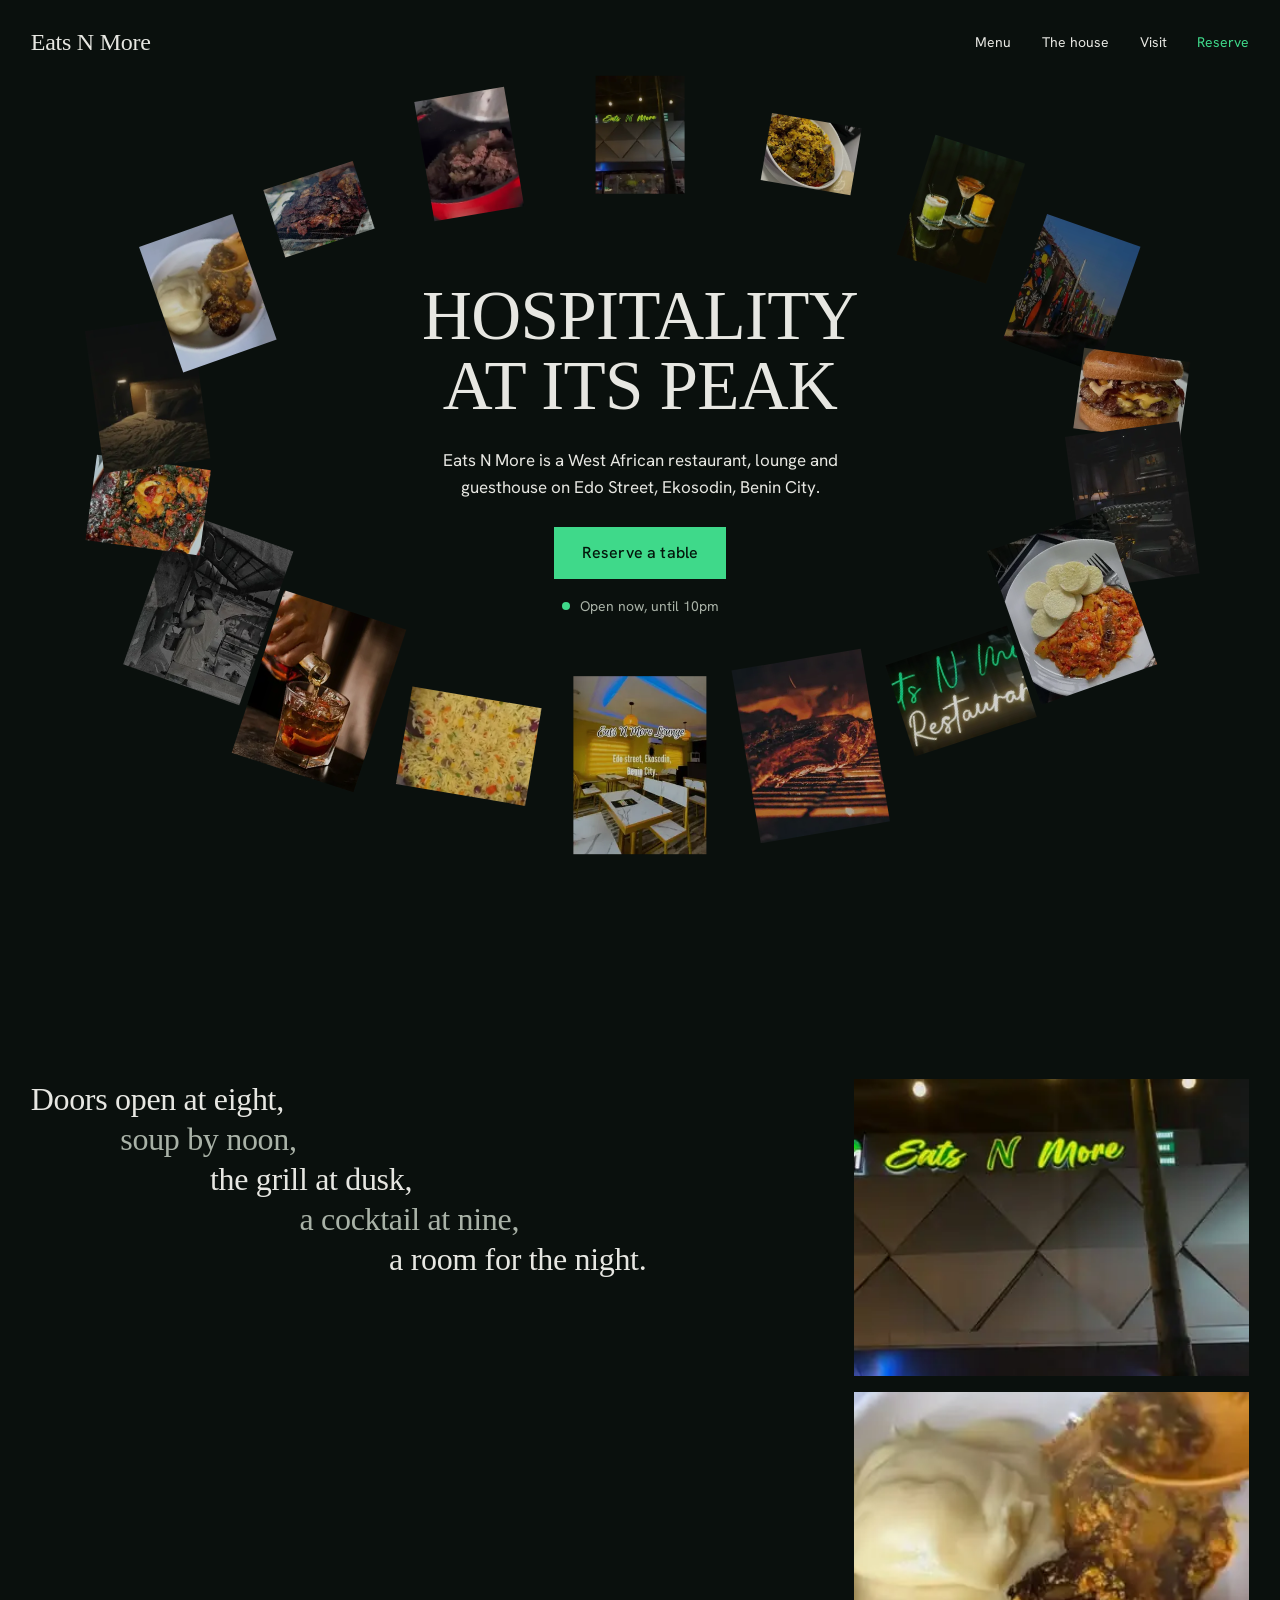
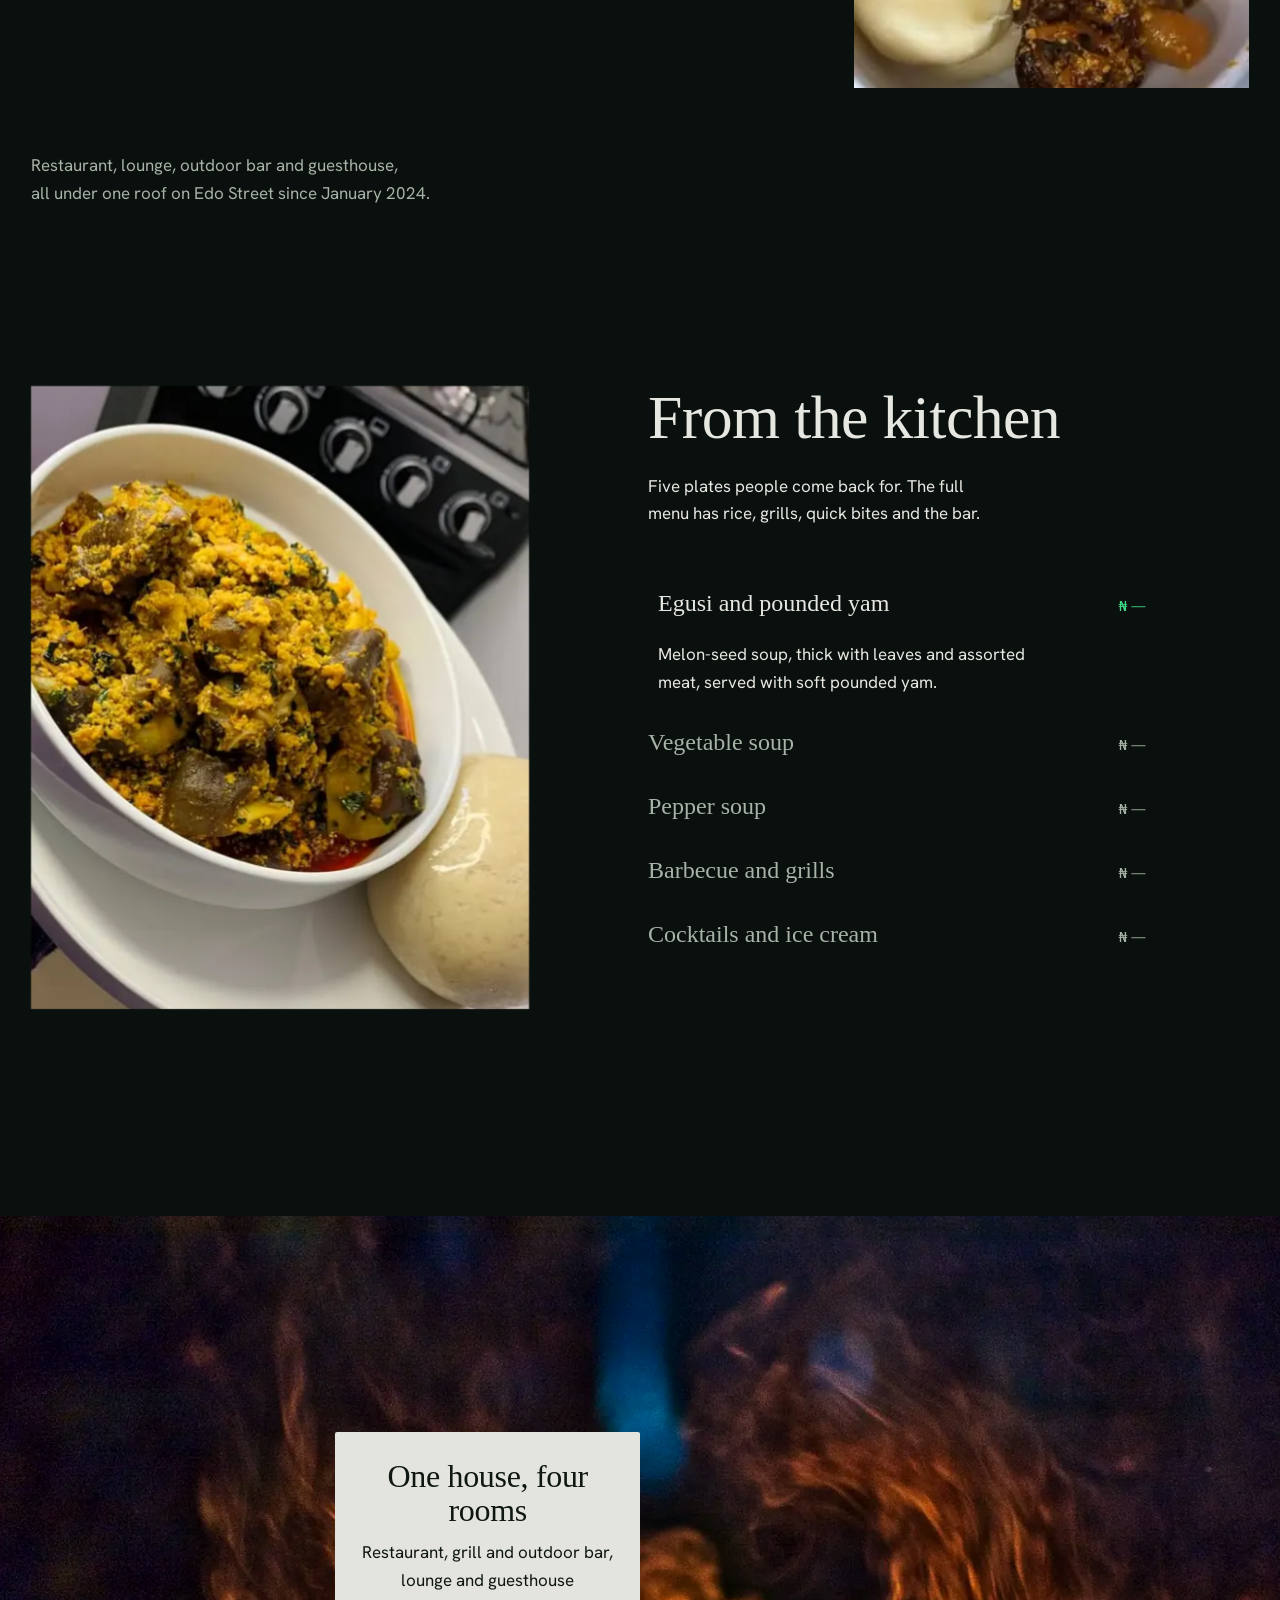
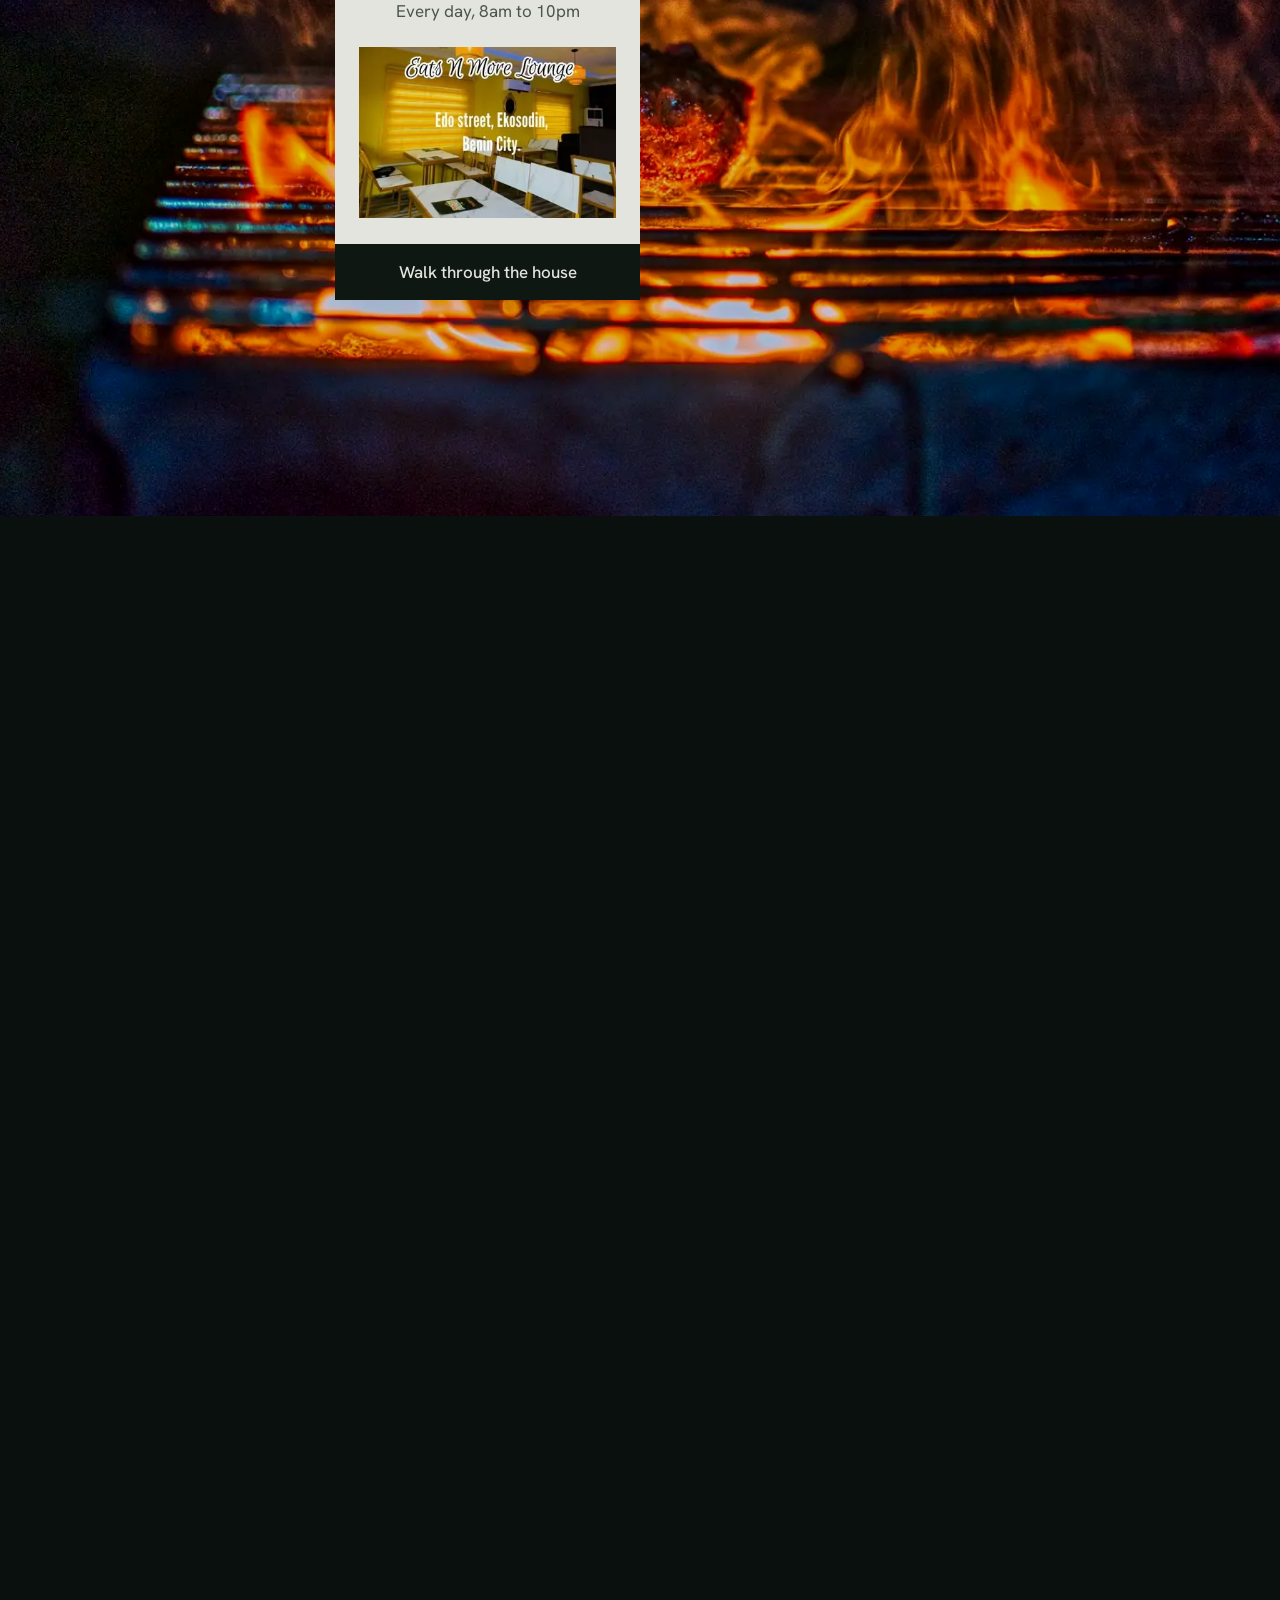
==== commit 0d10be90: "Phone page menu with every page Co-Authored-By: Claude Opus 5.5 <noreply@anthropic.com>" ====
--- a/index.html
+++ b/index.html
@@ -61,7 +61,26 @@
         <li><a href="reserve.html" class="bar-reserve">Reserve</a></li>
       </ul>
     </nav>
+    <button class="nav-toggle" type="button" aria-expanded="false" aria-controls="sheet" aria-label="Open the menu of pages">
+      <span></span><span></span>
+    </button>
   </header>
+
+  <div class="sheet" id="sheet" hidden>
+    <nav aria-label="All pages">
+      <ol class="sheet-links" role="list">
+        <li><a href="./">Home</a></li>
+        <li><a href="menu.html">Menu</a></li>
+        <li><a href="the-house.html">The house</a></li>
+        <li><a href="reserve.html#visit">Visit</a></li>
+        <li><a href="reserve.html">Reserve</a></li>
+      </ol>
+    </nav>
+    <div class="sheet-foot">
+      <p>Edo Street, Ekosodin, Benin City<br>Daily, 8am to 10pm</p>
+      <p><a href="tel:+2348129415223">0812 941 5223</a></p>
+    </div>
+  </div>
 
   <main id="main">
     <section class="hero" id="top" aria-labelledby="hero-title">
--- a/assets/styles.css
+++ b/assets/styles.css
@@ -573,3 +573,54 @@
   .faq summary { padding: 16px 52px 16px 20px; font-size: 1.25rem; }
   .faq details p { padding: 0 20px 20px; }
 }
+
+/* ---------- phone page menu ---------- */
+.nav-toggle { display: none; }
+.sheet { display: none; }
+@media (max-width: 760px) {
+  .bar ul li:not(:last-child) { display: none; }
+  .bar nav { margin-left: auto; margin-right: 8px; }
+  .nav-toggle {
+    display: grid; align-content: center; gap: 7px; width: 48px; height: 48px; margin-right: -12px;
+    background: none; border: 0; cursor: pointer; position: relative; z-index: 61;
+  }
+  .nav-toggle span {
+    display: block; width: 24px; height: 1.5px; margin: 0 auto; background: var(--ink);
+    transition: transform 320ms var(--ease-out);
+  }
+  .nav-toggle[aria-expanded="true"] span:first-child { transform: translateY(4.25px) rotate(45deg); }
+  .nav-toggle[aria-expanded="true"] span:last-child { transform: translateY(-4.25px) rotate(-45deg); }
+  .bar { z-index: 61; }
+  .menu-open .bar { position: fixed; }
+
+  .sheet {
+    position: fixed; inset: 0; z-index: 60; display: flex; flex-direction: column; justify-content: space-between;
+    padding: 112px var(--m) calc(32px + env(safe-area-inset-bottom));
+    background: var(--bg);
+    opacity: 0; visibility: hidden;
+    transition: opacity 280ms var(--ease-out), visibility 0s linear 280ms;
+  }
+  .sheet[hidden] { display: flex; }
+  .sheet.is-open { opacity: 1; visibility: visible; transition: opacity 320ms var(--ease-out); }
+  .sheet-links { list-style: none; margin: 0; padding: 0; display: grid; gap: 6px; }
+  .sheet-links a {
+    display: block; padding: 6px 0; text-decoration: none;
+    font: 300 clamp(2.5rem, 12vw, 3.25rem)/1.1 var(--display); letter-spacing: -0.01em;
+  }
+  .sheet-links a[aria-current="page"] { color: var(--accent); }
+  .sheet-links li { opacity: 0; transform: translateY(16px); }
+  .sheet.is-open .sheet-links li {
+    opacity: 1; transform: none;
+    transition: opacity 420ms var(--ease-out), transform 520ms var(--ease-out);
+    transition-delay: calc(var(--n) * 50ms + 60ms);
+  }
+  .sheet-links a:active { opacity: 0.6; }
+  .sheet-foot { color: var(--muted); display: grid; gap: 12px; }
+  .sheet-foot a { color: var(--ink); font: 300 var(--step-lead)/1 var(--display); text-decoration: none; }
+  .menu-open { overflow: hidden; }
+  .menu-open .dock { transform: translateY(110%); }
+}
+@media (max-width: 760px) and (prefers-reduced-motion: reduce) {
+  .sheet-links li { transform: none; }
+  .nav-toggle span { transition: none; }
+}
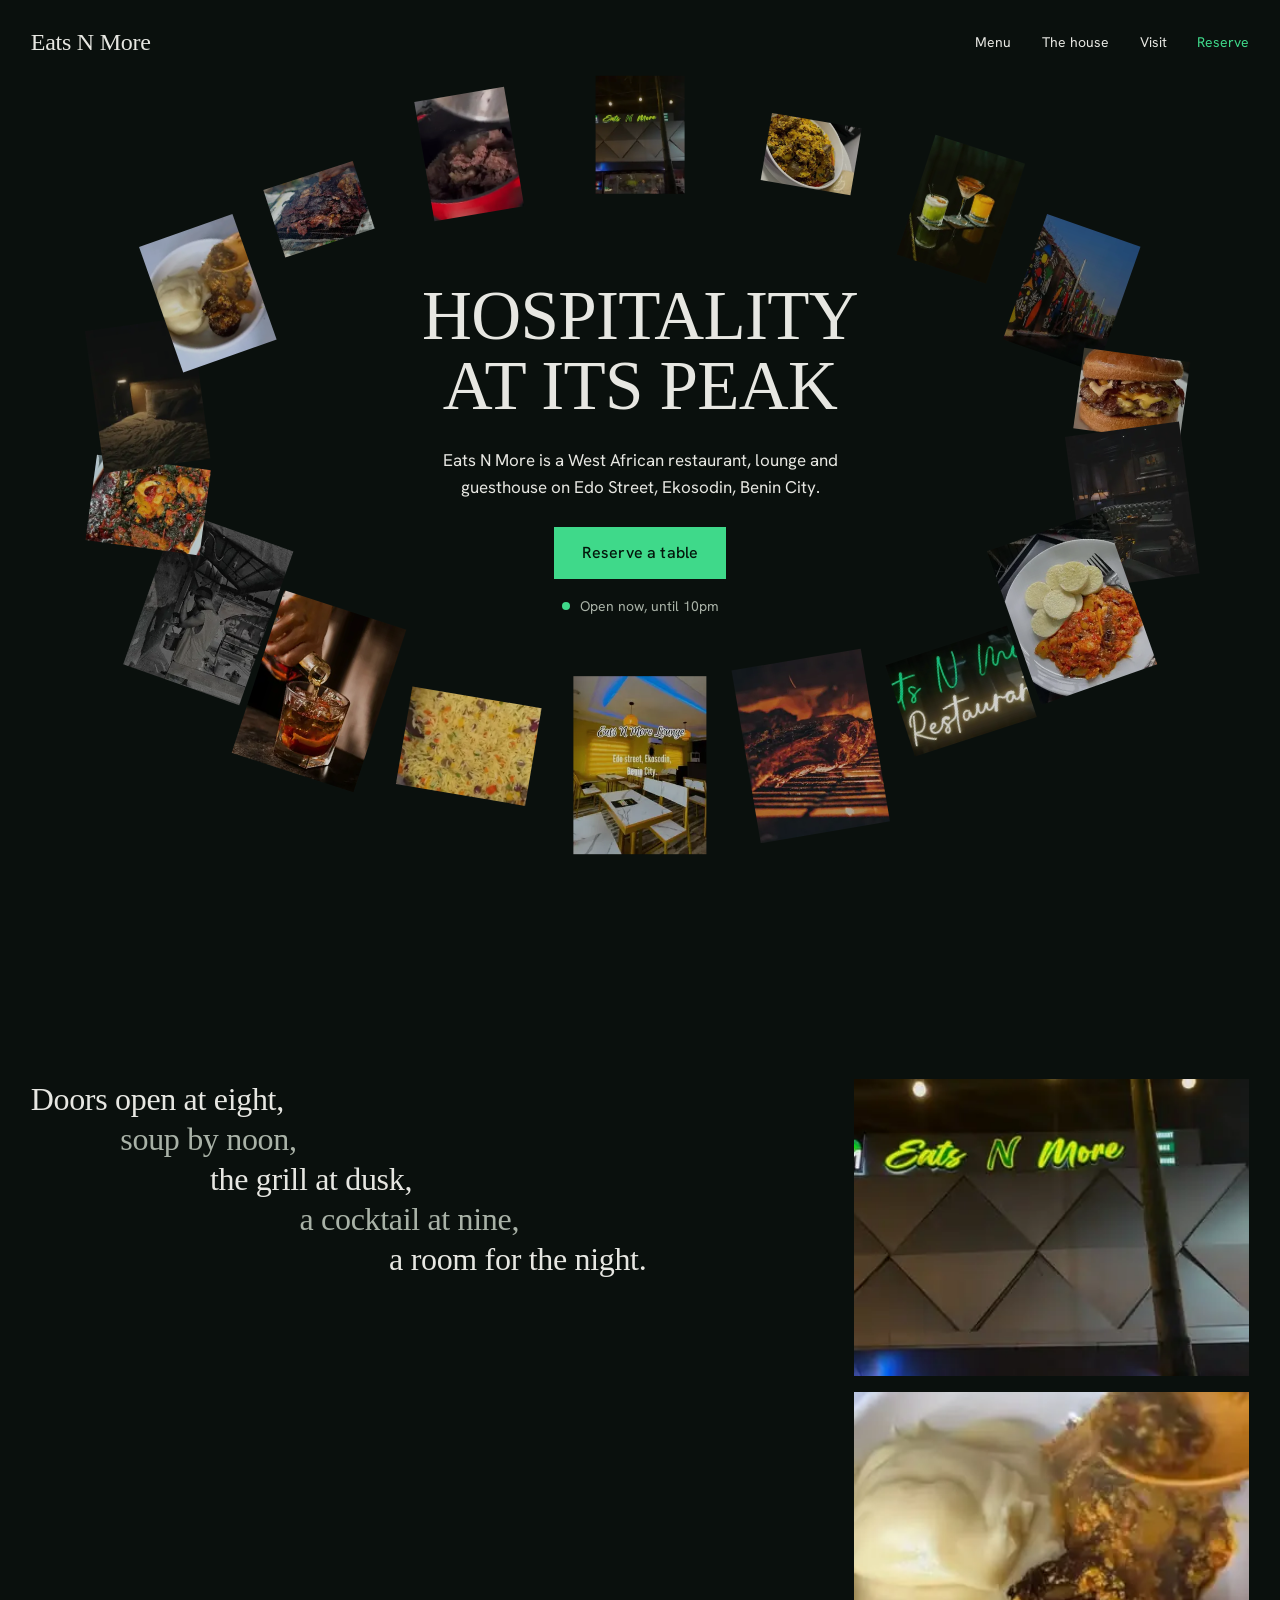
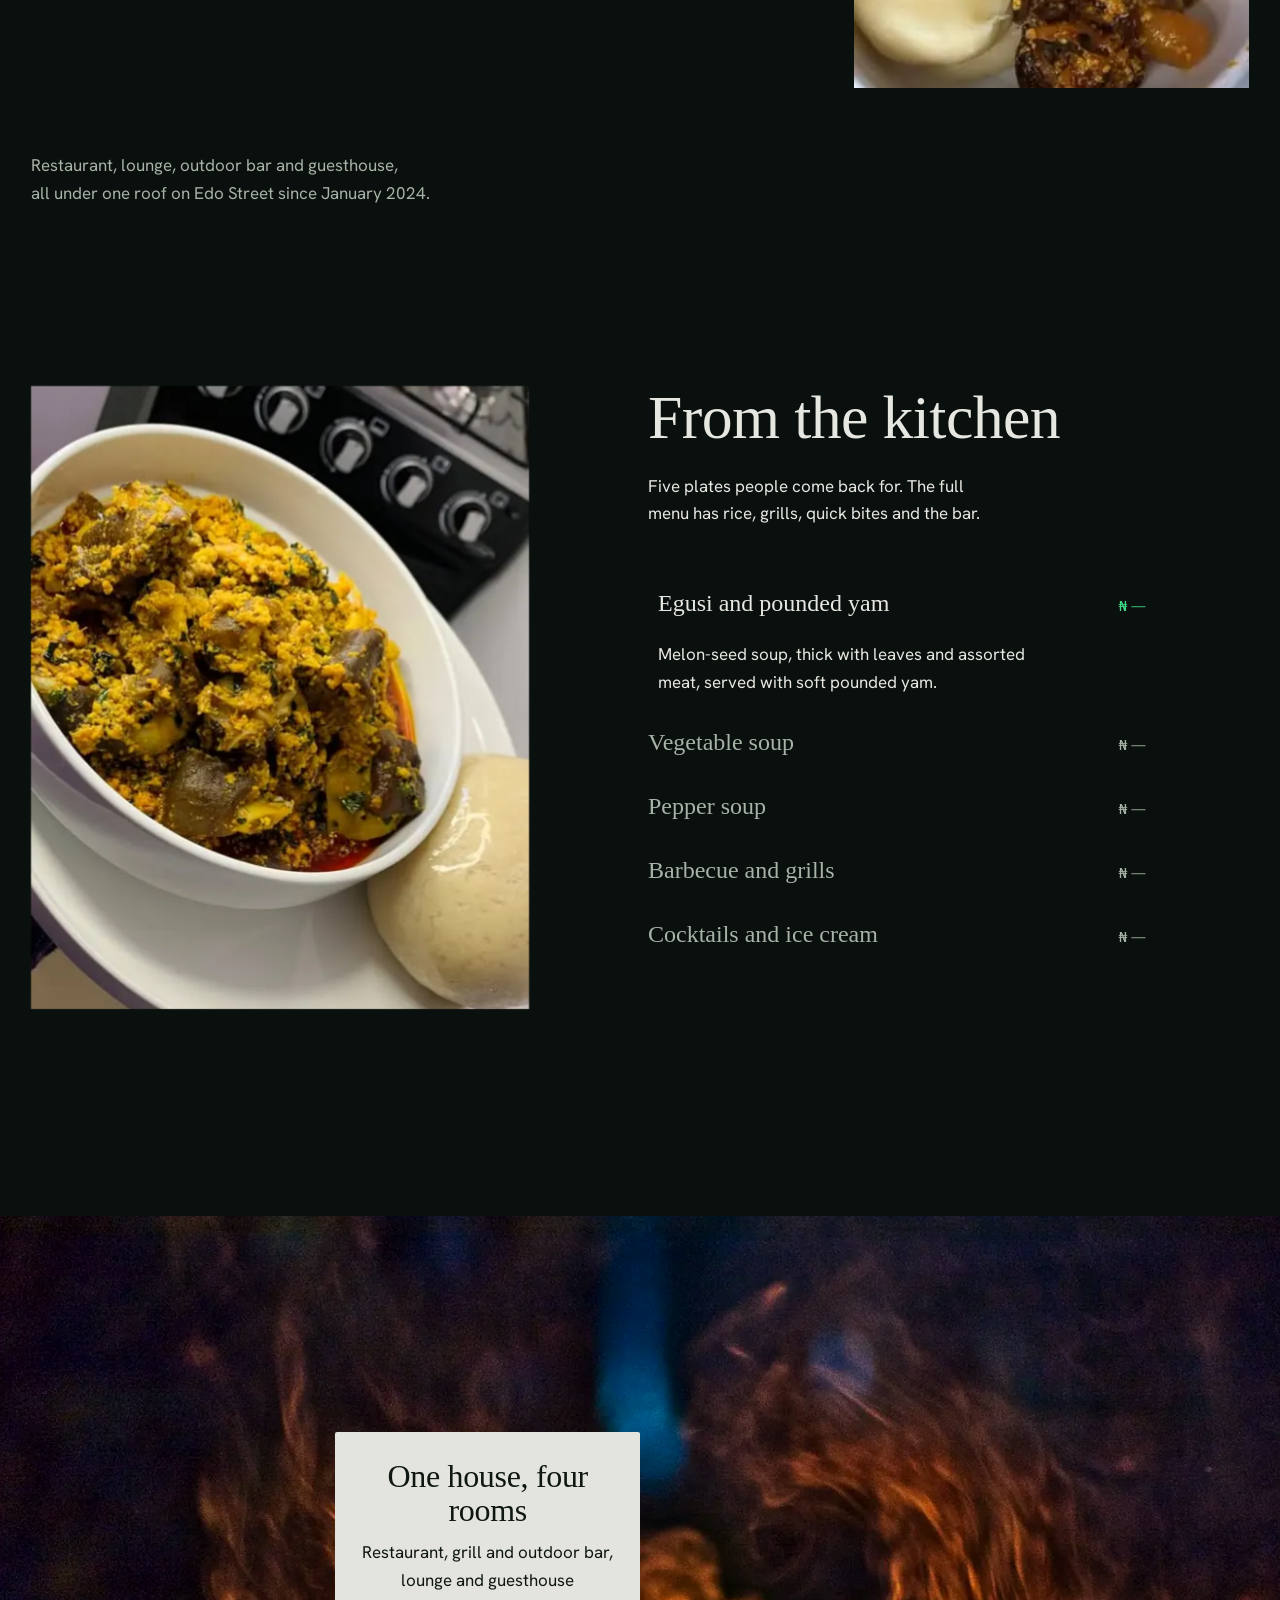
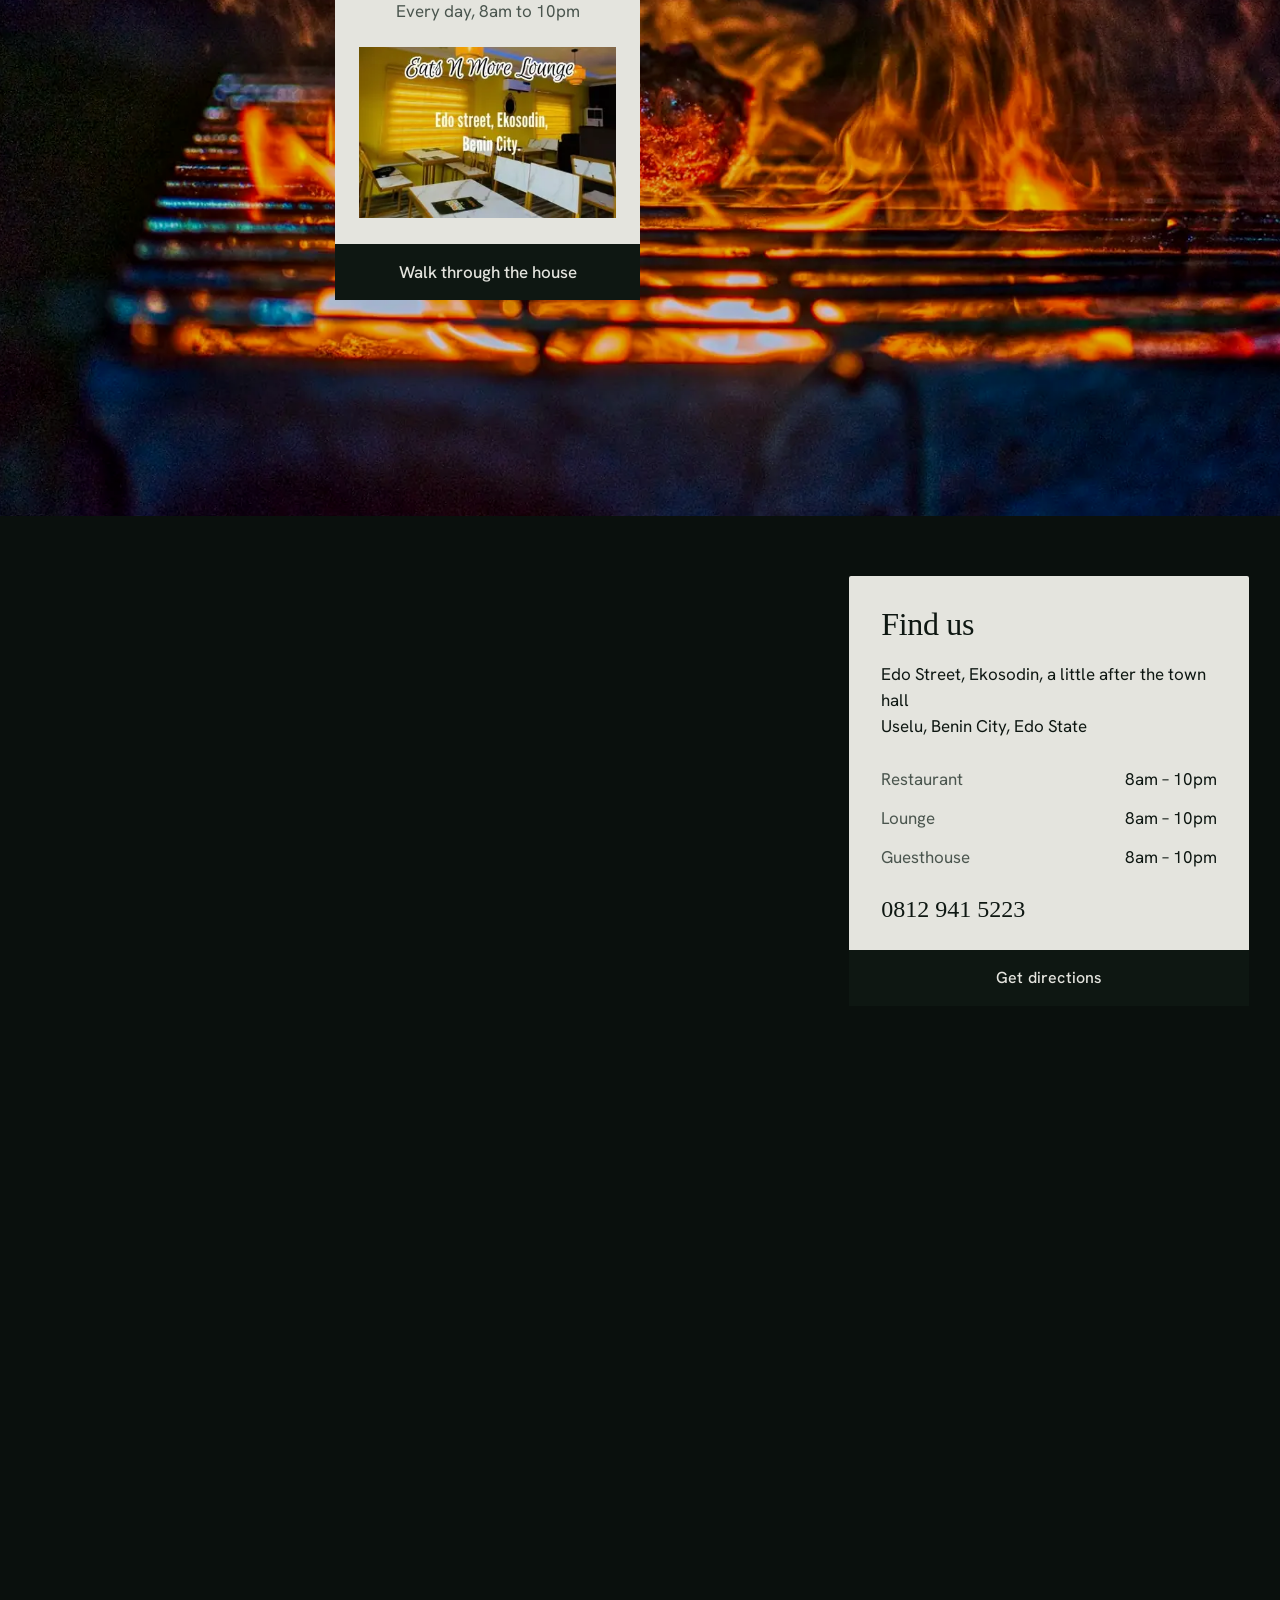
==== commit c9606988: "iPhone Safari fixes, 12-photo gallery wall with tighter spacing Co-Authored-By: Claude Opus 5.5 <nor" ====
--- a/index.html
+++ b/index.html
@@ -6,6 +6,7 @@
   <title>Eats N More Restaurant &amp; Lounge · Edo Street, Ekosodin, Benin City</title>
   <meta name="description" content="West African restaurant, lounge, outdoor bar and guesthouse on Edo Street, Ekosodin, Benin City. Open daily 8am to 10pm. Reserve on WhatsApp or call 0812 941 5223.">
   <meta name="theme-color" content="#0a100d">
+  <meta name="format-detection" content="telephone=no, address=no, email=no">
   <link rel="canonical" href="https://mondayjohn918.github.io/eats-n-more/">
 
   <meta property="og:type" content="restaurant.restaurant">
--- a/assets/styles.css
+++ b/assets/styles.css
@@ -31,7 +31,8 @@
 }
 
 *, *::before, *::after { box-sizing: border-box; }
-html { -webkit-text-size-adjust: 100%; scroll-behavior: smooth; }
+html { -webkit-text-size-adjust: 100%; text-size-adjust: 100%; scroll-behavior: smooth; -webkit-tap-highlight-color: transparent; }
+@supports not (overflow-x: clip) { body { overflow-x: hidden; } }
 @media (prefers-reduced-motion: reduce) { html { scroll-behavior: auto; } }
 body {
   margin: 0;
@@ -48,6 +49,9 @@
 h1, h2, h3, p, figure, ol, dl, dd { margin: 0; }
 h1, h2, h3 { font-family: var(--display); font-weight: 300; letter-spacing: -0.01em; line-height: 1.02; }
 button, input { font: inherit; color: inherit; }
+button, input, summary { -webkit-appearance: none; appearance: none; border-radius: 0; }
+input[type="radio"] { -webkit-appearance: radio; appearance: auto; }
+a[href^="tel"] { color: inherit; }
 ::selection { background: var(--accent); color: var(--on-accent); }
 :focus-visible { outline: 2px solid var(--accent); outline-offset: 3px; }
 
@@ -231,17 +235,12 @@
   padding: var(--gap) var(--m) 0;
 }
 .gallery h2 { grid-column: 1 / -1; font-size: var(--step-head); margin-bottom: 0; }
-.g img { width: 100%; object-fit: cover; }
-.g figcaption { margin-top: 10px; font-size: var(--step-small); color: var(--muted); }
-/* pairs share a row, offset a little: close enough to read as one wall of pictures */
-.gallery { row-gap: clamp(40px, 5vw, 72px); }
-.g { align-self: start; }
-.g1 { grid-column: 1 / 6;  grid-row: 2; } .g1 img { aspect-ratio: 4 / 5; }
-.g2 { grid-column: 6 / 13; grid-row: 2; margin-top: 12vh; } .g2 img { aspect-ratio: 5 / 4; }
-.g3 { grid-column: 1 / 8;  grid-row: 3; } .g3 img { aspect-ratio: 3 / 2; }
-.g4 { grid-column: 8 / 12; grid-row: 3; margin-top: 8vh; } .g4 img { aspect-ratio: 3 / 4; }
-.g5 { grid-column: 2 / 6;  grid-row: 4; margin-top: 6vh; } .g5 img { aspect-ratio: 3 / 4; }
-.g6 { grid-column: 6 / 11; grid-row: 4; } .g6 img { aspect-ratio: 4 / 5; }
+/* the wall: a tight masonry of their own photographs */
+.wall { grid-column: 1 / -1; columns: 4; column-gap: 12px; margin-top: 48px; }
+.wall figure { break-inside: avoid; margin: 0 0 12px; }
+.wall img { width: 100%; height: auto; }
+.wall figcaption { padding: 8px 0 6px; font-size: var(--step-small); color: var(--muted); }
+@media (max-width: 1100px) { .wall { columns: 3; } }
 
 /* ---------- reserve ---------- */
 .reserve {
@@ -275,7 +274,10 @@
   min-height: 56px; padding: 0 16px; width: 100%;
   background: var(--surface-2); border: 0; border-radius: 0; color: var(--ink); font-size: var(--step-body);
   color-scheme: dark; transition: background-color 200ms ease;
-}
+  display: block; min-width: 0; line-height: 56px; text-align: left;
+}
+.field input::-webkit-date-and-time-value { text-align: left; margin: 0; }
+.field input::-webkit-calendar-picker-indicator { filter: invert(0.9); opacity: 0.8; }
 .field input::placeholder { color: #87918a; }
 .stepper { display: grid; grid-template-columns: 56px 1fr 56px; min-height: 56px; background: var(--surface-2); }
 .stepper button { background: none; border: 0; font-size: var(--step-lead); cursor: pointer; color: var(--ink); transition: background-color 180ms ease; }
@@ -431,14 +433,10 @@
 
   .gallery { grid-template-columns: 1fr; }
   .gallery > * { grid-column: 1 !important; }
-  .gallery h2 { grid-column: 1 / -1; margin-bottom: 48px; }
-  .gallery { grid-template-columns: 1fr 1fr !important; column-gap: 12px; row-gap: 28px; }
-  .gallery > * { grid-column: auto !important; grid-row: auto !important; margin-top: 0 !important; width: auto; }
-  .gallery h2 { grid-column: 1 / -1 !important; margin-bottom: 4px; }
-  .g2, .g3 { grid-column: 1 / -1 !important; }
-  .g1 { order: 1; } .g4 { order: 2; } .g2 { order: 3; } .g5 { order: 4; } .g6 { order: 5; } .g3 { order: 6; }
-  .g4, .g6 { margin-top: 36px !important; }
-  .g6 img { aspect-ratio: 3 / 4; }
+  .gallery h2 { grid-column: 1 / -1; margin-bottom: 0; }
+  .wall { columns: 2; column-gap: 8px; margin-top: 28px; }
+  .wall figure { margin-bottom: 8px; }
+  .wall figcaption { padding: 6px 0 4px; }
 
   .reserve { display: block; }
   .r-intro { position: static; margin-bottom: 40px; }
@@ -501,7 +499,8 @@
 }
 .cta-band h2 { grid-column: 1 / 8; font-size: var(--step-head); }
 .cta-band p { grid-column: 1 / 7; max-width: 46ch; }
-.cta-pic { grid-column: 9 / 13; grid-row: 1 / span 3; align-self: start; }
+.cta-band { grid-template-rows: auto auto auto 1fr; }
+.cta-pic { grid-column: 9 / 13; grid-row: 1 / span 4; align-self: start; }
 .cta-pic img { width: 100%; aspect-ratio: 4 / 5; object-fit: cover; }
 .cta-actions { grid-column: 1 / 8; display: flex; flex-wrap: wrap; gap: 28px; align-items: center; margin-top: 8px; }
 
@@ -522,8 +521,7 @@
 .faq details { background: var(--surface); transition: background-color 220ms ease; }
 .faq details[open] { background: var(--surface-2); }
 .faq summary {
-  list-style: none; cursor: pointer; min-height: 64px; padding: 18px 56px 18px 24px; position: relative;
-  display: flex; align-items: center;
+  list-style: none; cursor: pointer; display: block; padding: 20px 56px 20px 24px; position: relative;
   font: 300 var(--step-lead)/1.3 var(--display);
 }
 .faq summary::-webkit-details-marker { display: none; }
